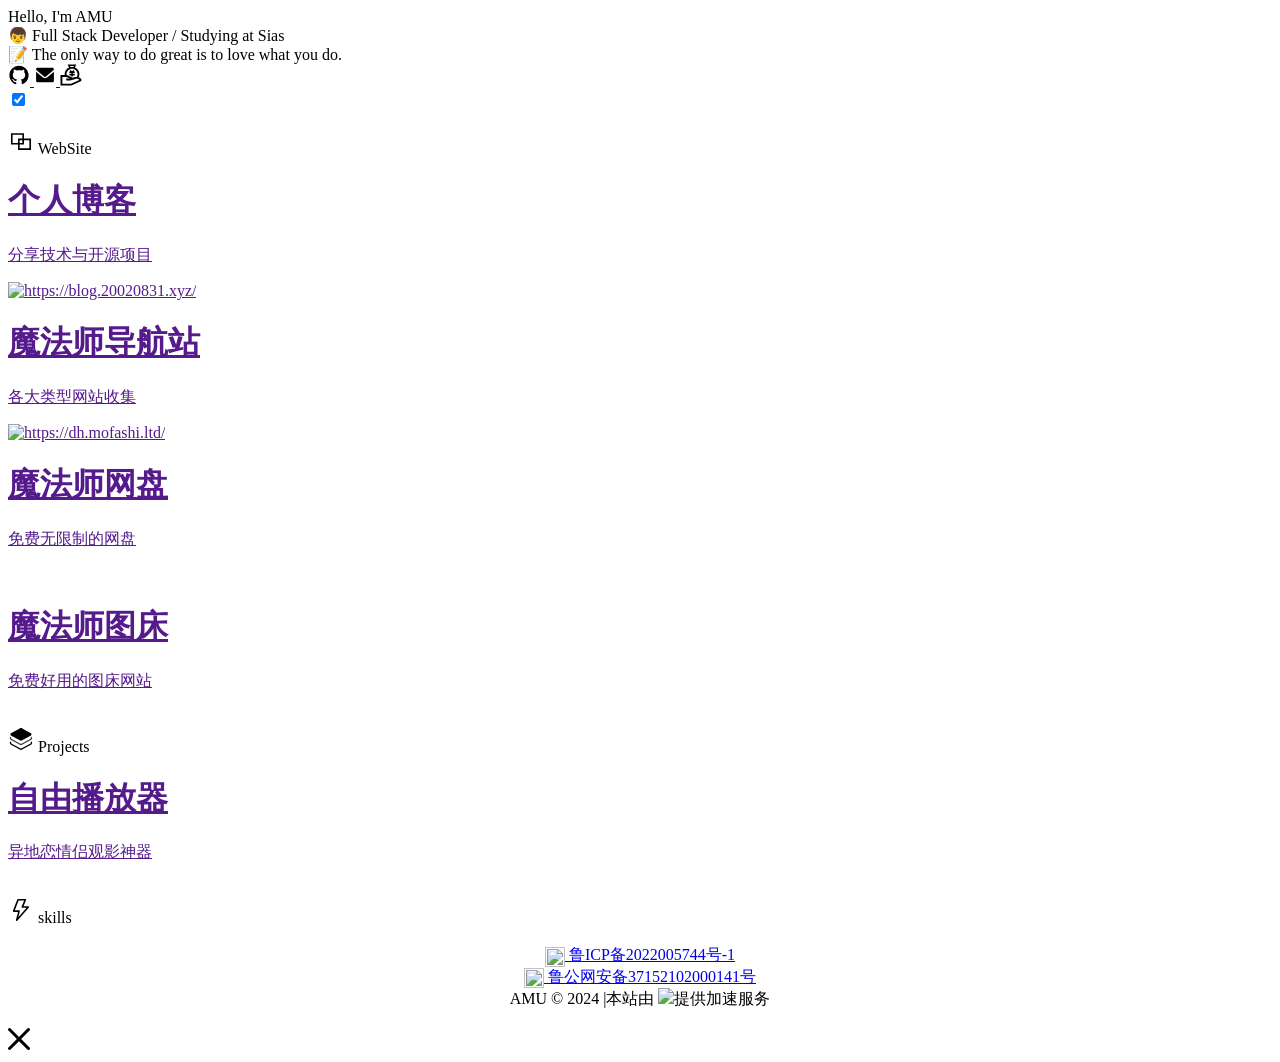
==== index.html @ b05a1d81 "Update index.html" ====
<!DOCTYPE html>
<html>

<head>
    <meta charset="utf-8">
    <meta http-equiv="X-UA-Compatible" content="IE=edge">
    <title>阿木</title>
    <link rel="icon" href="https://free.tc.mofashi.ltd/2/2024/01/28/65b53e9582acf.ico">
    <meta name="description" content="阿木的个人主页">
    <meta name="keywords" content="amu,AMU,阿木">
    <meta name="og:title" contect="阿木">
    <meta name="og:type" contect="website">
    <meta property="og:locale" content="zh_CN">
    <meta name="og:image" contect="https://q1.qlogo.cn/g?b=qq&nk=2443539514&s=5">
    <meta name="og:url" contect="https://20020831.xyz">
    <meta name="og:description" contect="阿木的个人主页">
    <meta name="og:site_name" contect="阿木">
    <meta name="viewport" content="width=device-width, initial-scale=1.0, maximum-scale=1.0, user-scalable=no">
    <link rel="stylesheet" href="https://static.api.mofashi.ltd/css/020831/style.css?v=1.20">
</head>

<div class="main">



    <header> <!-- 头部开始 -->
        <div class="welcome">Hello, I'm <span class="gradientText">AMU</span></div>
        <div class="description">👦 <span class="purpleText"> Full Stack</span> Developer /
            Studying at <span class="purpleText"> Sias</span> </div>
        <div class="description">📝 The only way to do
            <span class="purpleText textBackground">great</span>
            is to
            <span class="purpleText textBackground">love</span> what you do.
        </div>
        <div class="iconContainer"> <!-- 图标容器开始 -->

            <!-- 图标我全部是iconfont找的，可以自行更换 -->
            <!---->
            
            <a class="iconItem" data-tip="Github" target="_blank" href="https://github.com/muziqiu2">
                <svg t="1704870335945" class="icon" viewBox="0 0 1024 1024" version="1.1"
                    xmlns="http://www.w3.org/2000/svg" p-id="2487" width="22px" height="22px">
                    <path
                        d="M511.6 76.3C264.3 76.2 64 276.4 64 523.5 64 718.9 189.3 885 363.8 946c23.5 5.9 19.9-10.8 19.9-22.2v-77.5c-135.7 15.9-141.2-73.9-150.3-88.9C215 726 171.5 718 184.5 703c30.9-15.9 62.4 4 98.9 57.9 26.4 39.1 77.9 32.5 104 26 5.7-23.5 17.9-44.5 34.7-60.8-140.6-25.2-199.2-111-199.2-213 0-49.5 16.3-95 48.3-131.7-20.4-60.5 1.9-112.3 4.9-120 58.1-5.2 118.5 41.6 123.2 45.3 33-8.9 70.7-13.6 112.9-13.6 42.4 0 80.2 4.9 113.5 13.9 11.3-8.6 67.3-48.8 121.3-43.9 2.9 7.7 24.7 58.3 5.5 118 32.4 36.8 48.9 82.7 48.9 132.3 0 102.2-59 188.1-200 212.9 23.5 23.2 38.1 55.4 38.1 91v112.5c0.8 9 0 17.9 15 17.9 177.1-59.7 304.6-227 304.6-424.1 0-247.2-200.4-447.3-447.5-447.3z"
                        fill="#000000" p-id="2488"></path>

                </svg>
               
            </a>
            <!---->
            <a class="iconItem" data-tip="Mail" target="_blank" href="mailto:amu@diaomu.cn">
                <svg t="1704870588438" class="icon" viewBox="0 0 1024 1024" version="1.1"
                    xmlns="http://www.w3.org/2000/svg" p-id="3174" width="22px" height="22px">
                    <path
                        d="M926.47619 355.644952V780.190476a73.142857 73.142857 0 0 1-73.142857 73.142857H170.666667a73.142857 73.142857 0 0 1-73.142857-73.142857V355.644952l304.103619 257.828572a170.666667 170.666667 0 0 0 220.745142 0L926.47619 355.644952zM853.333333 170.666667a74.044952 74.044952 0 0 1 26.087619 4.778666 72.704 72.704 0 0 1 30.622477 22.186667 73.508571 73.508571 0 0 1 10.678857 17.67619c3.169524 7.509333 5.12 15.652571 5.607619 24.210286L926.47619 243.809524v24.380952L559.469714 581.241905a73.142857 73.142857 0 0 1-91.306666 2.901333l-3.632762-2.925714L97.52381 268.190476v-24.380952a72.899048 72.899048 0 0 1 40.155428-65.292191A72.97219 72.97219 0 0 1 170.666667 170.666667h682.666666z"
                        fill="#000000" p-id="3175"></path>
                </svg>
                
            </a>
             <a class="iconItem" data-tip="捐赠" target="_blank" href="https://afd.mofashi.ltd/">
                <svg t="1705247464964" class="icon" viewBox="0 0 1024 1024" version="1.1"
                    xmlns="http://www.w3.org/2000/svg" p-id="4987" width="22px" height="22px">
                    <path
                        d="M995.575172 725.451034c-12.358621-26.835862-38.488276-64.794483-92.689655-94.27862-62.146207-33.721379-136.297931-40.96-208.860689-20.303448l-99.928276 28.424827-279.304828-126.057931H22.775172v489.401379h509.704828l432.375172-195.266207c15.006897-6.708966 26.835862-19.42069 32.662069-34.957241 5.649655-15.36 4.943448-31.955862-1.942069-46.962759z m-482.162758 188.910345H111.051034V601.688276h184.673104l166.664828 75.387586-3.354483 0.882759h-170.372414v88.275862H471.393103l246.819311-70.267586c49.434483-14.124138 101.517241-9.357241 142.653793 12.888275 18.184828 9.886897 30.72 20.833103 39.371034 30.896552l-386.824827 174.609655z"
                        fill="000000" p-id="4988"></path>
                    <path
                        d="M695.437241 163.486897l58.615173-142.30069h-397.24138l66.736552 143.36c-121.82069 53.142069-207.095172 174.433103-207.095172 315.674483 0 28.601379 3.531034 57.202759 10.593103 84.744827l85.627586-21.715862c-5.12-20.48-7.768276-41.666207-7.768275-63.028965 0-141.241379 114.758621-256 256-256s256 114.758621 256 256c0 51.023448-14.830345 100.104828-43.078621 142.300689l73.268965 49.08138c37.958621-56.673103 58.085517-122.88 58.085518-191.382069-0.176552-141.947586-86.686897-264.121379-209.743449-316.733793zM467.508966 91.983448h180.965517l-21.009655 50.846897a348.16 348.16 0 0 0-66.913104-6.708966c-23.834483 0-46.962759 2.471724-69.384827 7.062069l-23.657931-51.2z"
                        fill="000000" p-id="4989"></path>
                    <path
                        d="M683.431724 427.431724v-70.62069h-38.311724l30.190345-30.190344-49.964138-49.964138-62.49931 62.49931h-6.002759L494.344828 276.656552l-49.787587 49.964138 30.013793 30.190344h-38.311724v70.62069h88.275862v35.310345h-88.275862v70.62069h88.275862v52.965517h70.62069v-52.965517h88.275862v-70.62069h-88.275862v-35.310345z"
                        fill="#000000" p-id="4990"></path>
                </svg>
            </a>
            <!--
            <a class="iconItem" data-tip="微信" href="javascript:void(0)" onclick="wx('/static/img/wx.jpg')">
             <svg t="1705322844467" class="icon" viewBox="0 0 1024 1024" version="1.1" xmlns="http://www.w3.org/2000/svg" p-id="2925" width="22px" height="22px"><path d="M816.551274 248.167103C697.80273 131.500986 553.294498 97.66946 394.437467 140.52757 114.716718 215.994356 28.163433 506.98887 169.479973 696.646394c6.853082 9.198499 8.147564 26.164916 5.545296 38.09769-7.601118 34.868135-18.714224 68.958558-28.000728 103.474676-4.965082 18.455327-7.90504 37.21253 8.632611 52.019771 17.777899 15.921621 36.82572 12.654204 56.258305 2.777253 31.879058-16.200984 64.335261-31.314193 95.763041-48.336892 20.469194-11.086499 38.847773-11.658528 61.942771-5.240351 46.063105 12.799514 93.717452 19.872606 117.992321 24.74866 144.317896-2.603291 249.610988-41.736567 333.958024-129.489166C955.8826 594.966597 954.903296 384.090818 816.551274 248.167103zM763.498988 681.878039C658.864906 785.728268 531.49603 810.562886 393.782551 764.371868c-45.408189-15.229866-82.686211-19.207457-122.088616 7.493671-3.576455 2.423189-8.448416 2.934842-26.51284 8.852622 36.271088-62.917982 9.41851-102.273315-21.181415-146.894581-67.886133-98.989525-54.03773-226.624461 26.78197-318.740438 132.026966-150.480246 390.603139-150.382009 522.634198 0.196475C869.144096 424.455131 867.098507 579.054185 763.498988 681.878039z" p-id="2926"></path><path d="M640.32976 377.432165c-26.245757-0.961908-47.457872 18.594497-48.955992 45.13906-1.532913 27.1565 16.636912 48.230468 43.304272 50.227961 26.571169 1.989307 48.850591-16.263405 51.568493-42.247196C689.112814 403.14478 667.75846 378.439098 640.32976 377.432165z" p-id="2927"></path><path d="M385.221572 377.38714c-27.757181 0.205685-48.88743 23.684422-46.821375 52.023864 1.940189 26.610054 23.154349 44.910862 50.212612 43.317575 26.505677-1.560542 46.149063-22.886243 45.152363-49.02046C432.798147 398.345474 410.636405 377.198851 385.221572 377.38714z" p-id="2928"></path></svg>
            </a>
            -->
            <!--
            <a class="iconItem" data-tip="QQ" href="javascript:void(0)" onclick="wx('/static/img/qq.jpg')">
               <svg t="1705257654205" class="icon" viewBox="0 0 1024 1024" version="1.1" xmlns="http://www.w3.org/2000/svg" p-id="4882" width="22px" height="22px"><path d="M824.8 613.2c-16-51.4-34.4-94.6-62.7-165.3C766.5 262.2 689.3 112 511.5 112 331.7 112 256.2 265.2 261 447.9c-28.4 70.8-46.7 113.7-62.7 165.3-34 109.5-23 154.8-14.6 155.8 18 2.2 70.1-82.4 70.1-82.4 0 49 25.2 112.9 79.8 159-26.4 8.1-85.7 29.9-71.6 53.8 11.4 19.3 196.2 12.3 249.5 6.3 53.3 6 238.1 13 249.5-6.3 14.1-23.8-45.3-45.7-71.6-53.8 54.6-46.2 79.8-110.1 79.8-159 0 0 52.1 84.6 70.1 82.4 8.5-1.1 19.5-46.4-14.5-155.8z" fill="#000000" p-id="4883"></path></svg>
            </a>
            <!---->
            <!--
            <a class="iconItem" data-tip="B站" target="_blank" href="https://space.bilibili.com/693474399?spm_id_from=333.1007.0.0">
                <svg t="1704900728948" class="icon" viewBox="0 0 1024 1024" version="1.1"
                    xmlns="http://www.w3.org/2000/svg" p-id="28587" width="22px" height="22px">
                    <path
                        d="M306.005333 117.632L444.330667 256h135.296l138.368-138.325333a42.666667 42.666667 0 0 1 60.373333 60.373333L700.330667 256H789.333333A149.333333 149.333333 0 0 1 938.666667 405.333333v341.333334a149.333333 149.333333 0 0 1-149.333334 149.333333h-554.666666A149.333333 149.333333 0 0 1 85.333333 746.666667v-341.333334A149.333333 149.333333 0 0 1 234.666667 256h88.96L245.632 177.962667a42.666667 42.666667 0 0 1 60.373333-60.373334zM789.333333 341.333333h-554.666666a64 64 0 0 0-63.701334 57.856L170.666667 405.333333v341.333334a64 64 0 0 0 57.856 63.701333L234.666667 810.666667h554.666666a64 64 0 0 0 63.701334-57.856L853.333333 746.666667v-341.333334A64 64 0 0 0 789.333333 341.333333zM341.333333 469.333333a42.666667 42.666667 0 0 1 42.666667 42.666667v85.333333a42.666667 42.666667 0 0 1-85.333333 0v-85.333333a42.666667 42.666667 0 0 1 42.666666-42.666667z m341.333334 0a42.666667 42.666667 0 0 1 42.666666 42.666667v85.333333a42.666667 42.666667 0 0 1-85.333333 0v-85.333333a42.666667 42.666667 0 0 1 42.666667-42.666667z"
                        fill="#000000" p-id="28588"></path>
                </svg>
            </a>
           -->
            <!---->
            <a class="iconItem" data-tip="主题切换" href="javascript:void(0)">
                <div class="onoffswitch">
                    <input type="checkbox" name="onoffswitch" class="onoffswitch-checkbox" id="myonoffswitch" checked>
                    <label class="onoffswitch-label" for="myonoffswitch">
                        <span class="onoffswitch-inner"></span>
                        <span class="onoffswitch-switch"></span>
                    </label>
                </div>
            </a>
            <!---->
        </div> <!-- 图标容器结束 -->

        <div class="tanChiShe">
            <img id="tanChiShe" src="https://static.api.mofashi.ltd/svg/020831/snake-Light.svg" alt="">
        </div>
    </header> <!-- 头部结束 -->



    <content>
        <!-- 内容开始 -->
        <div class="title">
<svg t="1705257422086" class="icon" viewBox="0 0 1024 1024" version="1.1" xmlns="http://www.w3.org/2000/svg" p-id="1891" width="26px" height="26px"><path d="M629.333333 202.666667v213.333333h277.333334v448h-512v-213.333333h-277.333334v-448h512z m213.333334 277.333333h-213.333334v170.666667h-170.666666v149.333333h384v-320z m-277.333334-213.333333h-384v320h213.333334v-170.666667h170.666666v-149.333333z m0 213.333333h-106.666666v106.666667h106.666666v-106.666667z" fill="#000000" p-id="1892"></path></svg>
            WebSite</div>
        <div class="projectList">
            <!-- 项目列表开始 -->
            <!---->
            <a class="projectItem" target="_blank" href="">
                <!-- 项目项开始 -->
                <div class="projectItemLeft">
                    <h1>个人博客</h1>
                    <p>分享技术与开源项目</p>
                </div>
                <div class="projectItemRight">
                    <img src="https://free.tc.mofashi.ltd/2/2024/02/28/65df3b6716928.png" alt="https://blog.20020831.xyz/">
                </div>
                <!-- 项目项结束 -->
            </a>
            <!---->
            <a class="projectItem" target="_blank" href="">
                <!-- 项目项开始 -->
                <div class="projectItemLeft">
                    <h1>魔法师导航站</h1>
                    <p>各大类型网站收集</p>
                </div>
                <div class="projectItemRight">
                    <img src="https://ypy.tc.mofashi.ltd/2023/09/13/6501d08bd5388.png" alt="https://dh.mofashi.ltd/">
                </div>
                <!-- 项目项结束 -->
            </a>
            <!---->
            <a class="projectItem" target="_blank" href="">
                <!-- 项目项开始 -->
                <div class="projectItemLeft">
                    <h1>魔法师网盘</h1>
                    <p>免费无限制的网盘</p>
                </div>
                <div class="projectItemRight">
                    <img src="https://free.tc.mofashi.ltd/2/2024/01/15/65a553f462779.png" alt="">
                </div>
                <!-- 项目项结束 -->
            </a>
            <!---->
             <!---->
            <a class="projectItem" target="_blank" href="">
                <!-- 项目项开始 -->
                <div class="projectItemLeft">
                    <h1>魔法师图床</h1>
                    <p>免费好用的图床网站</p>
                </div>
                <div class="projectItemRight">
                    <img src="https://free.tc.mofashi.ltd/2/2023/10/30/653f1833a1844.ico" alt="">
                </div>
                <!-- 项目项结束 -->
            </a>
            <!---->
        </div>
        <!-- 项目列表结束 -->
        
        <div class="title">
            <svg t="1705257523159" class="icon" viewBox="0 0 1024 1024" version="1.1" xmlns="http://www.w3.org/2000/svg" p-id="2935" width="26px" height="26px"><path d="M98.3 540.2l2.3 2.1 345.3 189.1c17.6 14.7 40.5 22.8 64.6 22.8 24.1 0 47-8.1 64.6-22.8l344.8-188.8 0.5-0.3 2.3-2.1c34.8-31.3 39-82 9.8-118-1.7-2.1-4.9-2.5-7-0.7l-33.7 27.4c-2.1 1.7-2.5 4.9-0.7 7 10.6 13 9.7 30.5-2.1 42.7L544.7 687.1l-0.5 0.3-2.3 2.1c-17 15.3-45.8 15.3-62.8 0l-2.3-2.1-344.7-188.8c-11.8-12.2-12.7-29.7-2.1-42.7 1.7-2.1 1.4-5.3-0.7-7l-33.7-27.4c-2.1-1.7-5.3-1.4-7 0.7-29.4 35.9-25.1 86.7 9.7 118z" fill="#424242" p-id="2936"></path><path d="M925.5 608.3l-33.7 27.4c-2.1 1.7-2.5 4.9-0.7 7 10.6 13 9.7 30.5-2.1 42.7L544.7 873.9l-0.5 0.3-2.3 2.1c-17 15.3-45.8 15.3-62.8 0l-2.3-2.1-344.7-188.8c-11.8-12.2-12.7-29.7-2.1-42.7 1.7-2.1 1.4-5.3-0.7-7l-33.7-27.4c-2.1-1.7-5.3-1.4-7 0.7-29.2 35.9-25 86.7 9.8 118l2.3 2.1L446 918.2c17.6 14.7 40.5 22.8 64.6 22.8 24.1 0 47-8.1 64.6-22.8L920 729.4l0.5-0.3 2.3-2.1c34.8-31.3 39-82 9.8-118-1.8-2.1-4.9-2.5-7.1-0.7zM116.1 372.6l54.5 29.8 290.6 159.1c27.2 24.5 71.4 24.5 98.6 0l290.6-159.1 54.5-29.8c2.6-2.3 4.9-4.8 7-7.4 19.9-24.5 17.7-59.1-7-81.3L559.8 99.3c-27.2-24.5-71.4-24.5-98.6 0L116.1 283.9c-24.6 22.2-26.9 56.7-7 81.3 2.2 2.6 4.4 5.1 7 7.4z" fill="#000000" p-id="2937"></path></svg>
             Projects</div>
        <div class="projectList">
            <!-- 项目列表开始 -->
            <!---->
            <a class="projectItem" target="_blank" href="">
                
                <div class="projectItemLeft">
                    <h1>自由播放器</h1>
                    <p>异地恋情侣观影神器</p>
                </div>
                <div class="projectItemRight">
                    <img src="https://free.tc.mofashi.ltd/2/2024/01/15/65a551260cf71.png" alt="">
                </div>
                
            </a>
        
            <!--
            <a class="projectItem" target="_blank" href="">
                
                <div class="projectItemLeft">
                    <h1>Homepage</h1>
                    <p>Design based on XHOFE using Native for development</p>
                </div>
                <div class="projectItemRight">
                    <img src="/static/item/i6.png" alt="">
                </div>
            
            </a>
        -->
            <!--
            <a class="projectItem" target="_blank" href="">
                
                <div class="projectItemLeft">
                    <h1>Yang</h1>
                    <p>A multifunctional plugin designed based on Typecho</p>
                </div>
                <div class="projectItemRight">
                    <img src="/static/item/i7.png" alt="">
                </div>
                
            </a>
        -->
        </div>
        <!-- 项目列表结束 -->
        <div class="title">
            <svg t="1705257823317" class="icon" viewBox="0 0 1024 1024" version="1.1" xmlns="http://www.w3.org/2000/svg" p-id="7833" width="26px" height="26px"><path d="M395.765333 586.570667h-171.733333c-22.421333 0-37.888-22.442667-29.909333-43.381334L364.768 95.274667A32 32 0 0 1 394.666667 74.666667h287.957333c22.72 0 38.208 23.018667 29.632 44.064l-99.36 243.882666h187.050667c27.509333 0 42.186667 32.426667 24.042666 53.098667l-458.602666 522.56c-22.293333 25.408-63.626667 3.392-54.976-29.28l85.354666-322.421333zM416.714667 138.666667L270.453333 522.581333h166.869334a32 32 0 0 1 30.933333 40.181334l-61.130667 230.954666 322.176-367.114666H565.312c-22.72 0-38.208-23.018667-29.632-44.064l99.36-243.882667H416.714667z" fill="#000000" p-id="7834"></path></svg>
        skills</div>
        <div class="skill">
            <!-- 技能开始 -->
            <!-- 前往https://skillicons.dev/
            生成，一个pc端，一个移动端，区别是一行的个数 -->
            <img id="skillPc" src="https://static.api.mofashi.ltd/svg/020831/skillPc.svg" alt="" srcset="">
            <img id="skillWap" src="https://static.api.mofashi.ltd/svg/020831/skillWap.svg" alt="" srcset="">
        </div>
        <!-- 技能结束 -->
    </content> <!-- 内容结束 -->

     <footer>
<div style="text-align: center;">
    <a href="https://beian.miit.gov.cn/" rel="nofollow">
        <img src="https://free.tc.mofashi.ltd/2/2024/03/29/6606aa3c1c577.webp" alt="" style="vertical-align: middle; width: 20px; height: 20px;"> 鲁ICP备2022005744号-1
    </a>
    <br>
    <a href="http://www.beian.gov.cn/portal/registerSystemInfo?recordcode=鲁公网安备37152102000141号" rel="nofollow">
        <img src="https://free.tc.mofashi.ltd/2/2024/03/29/6606a53662cef.webp" alt="" style="vertical-align: middle; width: 20px; height: 20px;"> 鲁公网安备37152102000141号
    </a>
    <br>
AMU © 2024 |本站由 <a href="https://www.cloudflare.com/"><img src="https://free.tc.mofashi.ltd/2/2024/01/16/65a55cbfecca5.png" style="width: 30px;"></a>提供加速服务
</div>
    </footer>
</div> <!-- main结束 -->
<!--弹窗-->

<div class="tc">
    <div class="tc-main">
        <img class="tc-img" src="" alt="" srcset="">
    </div>
    <div onclick="wx()" class="tc-close"><svg t="1700047644371" class="icon" viewBox="0 0 1024 1024" version="1.1"
            xmlns="http://www.w3.org/2000/svg" p-id="950" width="22px" height="22px">
            <path
                d="M610.616405 512.423878l391.647127 391.939565a68.722849 68.722849 0 0 1 0 98.332161 72.012772 72.012772 0 0 1-100.306115 0l-390.404267-391.354689-392.012675 391.28158a69.74638 69.74638 0 0 1-98.551489-98.551489l391.793346-391.720237L20.988986 119.533891A69.74638 69.74638 0 0 1 119.540475 20.982402l392.158893 392.451331L901.957417 23.248793a72.012772 72.012772 0 0 1 100.306115 0 68.722849 68.722849 0 0 1 0 98.332161L610.616405 512.423878z"
                p-id="951"></path>
        </svg></div>
</div>



</body>

<script src="https://static.api.mofashi.ltd/js/020831/script.js?v=1.19"> </script>


</html>
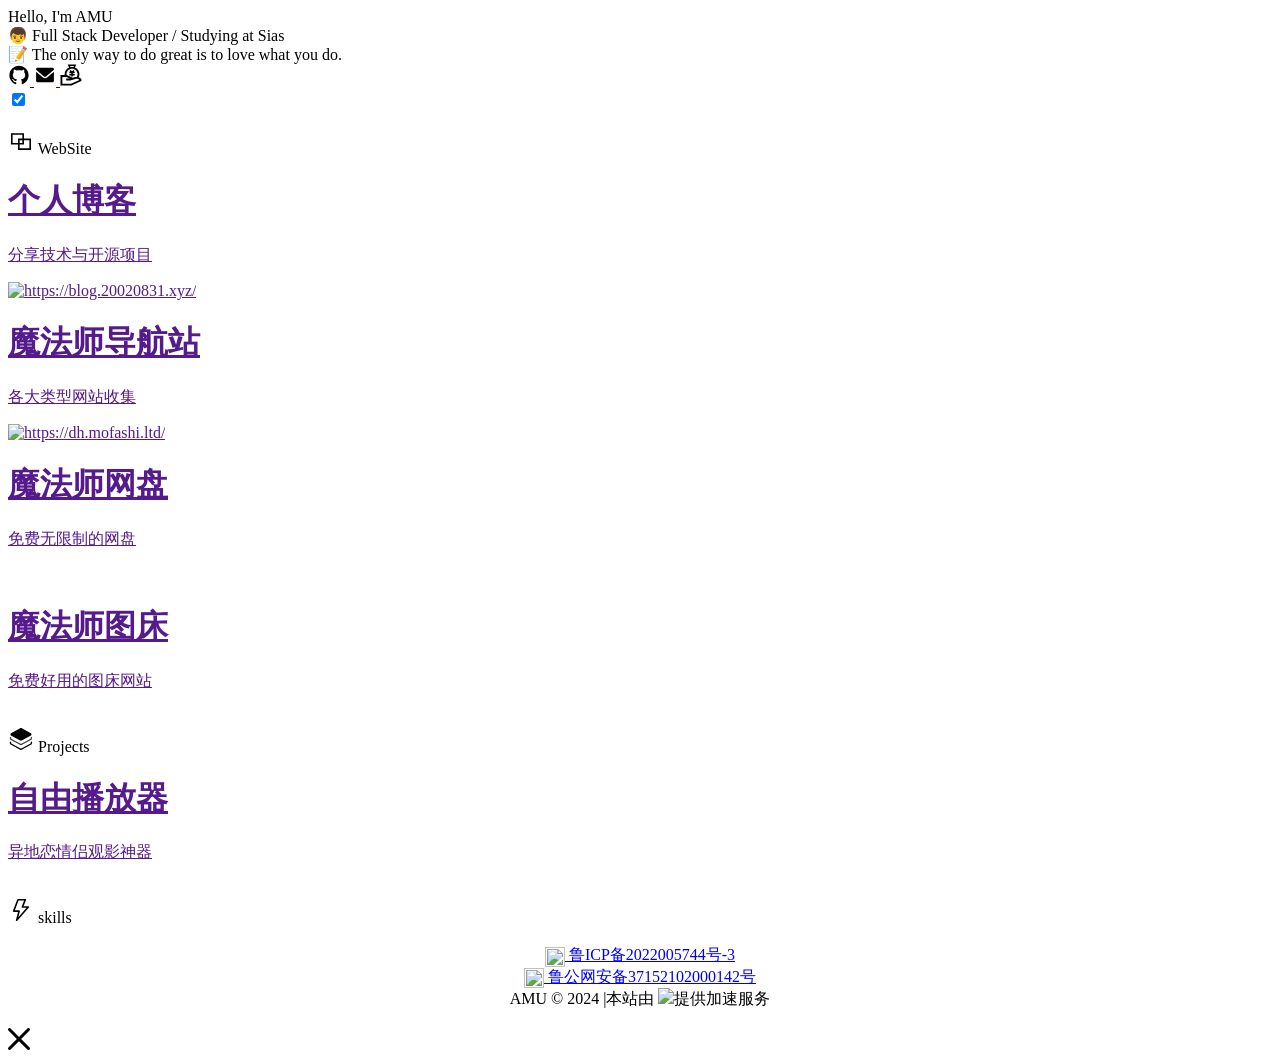
==== commit 667a1ad1: "Update index.html" ====
--- a/index.html
+++ b/index.html
@@ -234,11 +234,11 @@
      <footer>
 <div style="text-align: center;">
     <a href="https://beian.miit.gov.cn/" rel="nofollow">
-        <img src="https://free.tc.mofashi.ltd/2/2024/03/29/6606aa3c1c577.webp" alt="" style="vertical-align: middle; width: 20px; height: 20px;"> 鲁ICP备2022005744号-1
+        <img src="https://free.tc.mofashi.ltd/2/2024/03/29/6606aa3c1c577.webp" alt="" style="vertical-align: middle; width: 20px; height: 20px;"> 鲁ICP备2022005744号-3
     </a>
     <br>
-    <a href="http://www.beian.gov.cn/portal/registerSystemInfo?recordcode=鲁公网安备37152102000141号" rel="nofollow">
-        <img src="https://free.tc.mofashi.ltd/2/2024/03/29/6606a53662cef.webp" alt="" style="vertical-align: middle; width: 20px; height: 20px;"> 鲁公网安备37152102000141号
+    <a href="http://www.beian.gov.cn/portal/registerSystemInfo?recordcode=鲁公网安备37152102000142号" rel="nofollow">
+        <img src="https://free.tc.mofashi.ltd/2/2024/03/29/6606a53662cef.webp" alt="" style="vertical-align: middle; width: 20px; height: 20px;"> 鲁公网安备37152102000142号
     </a>
     <br>
 AMU © 2024 |本站由 <a href="https://www.cloudflare.com/"><img src="https://free.tc.mofashi.ltd/2/2024/01/16/65a55cbfecca5.png" style="width: 30px;"></a>提供加速服务
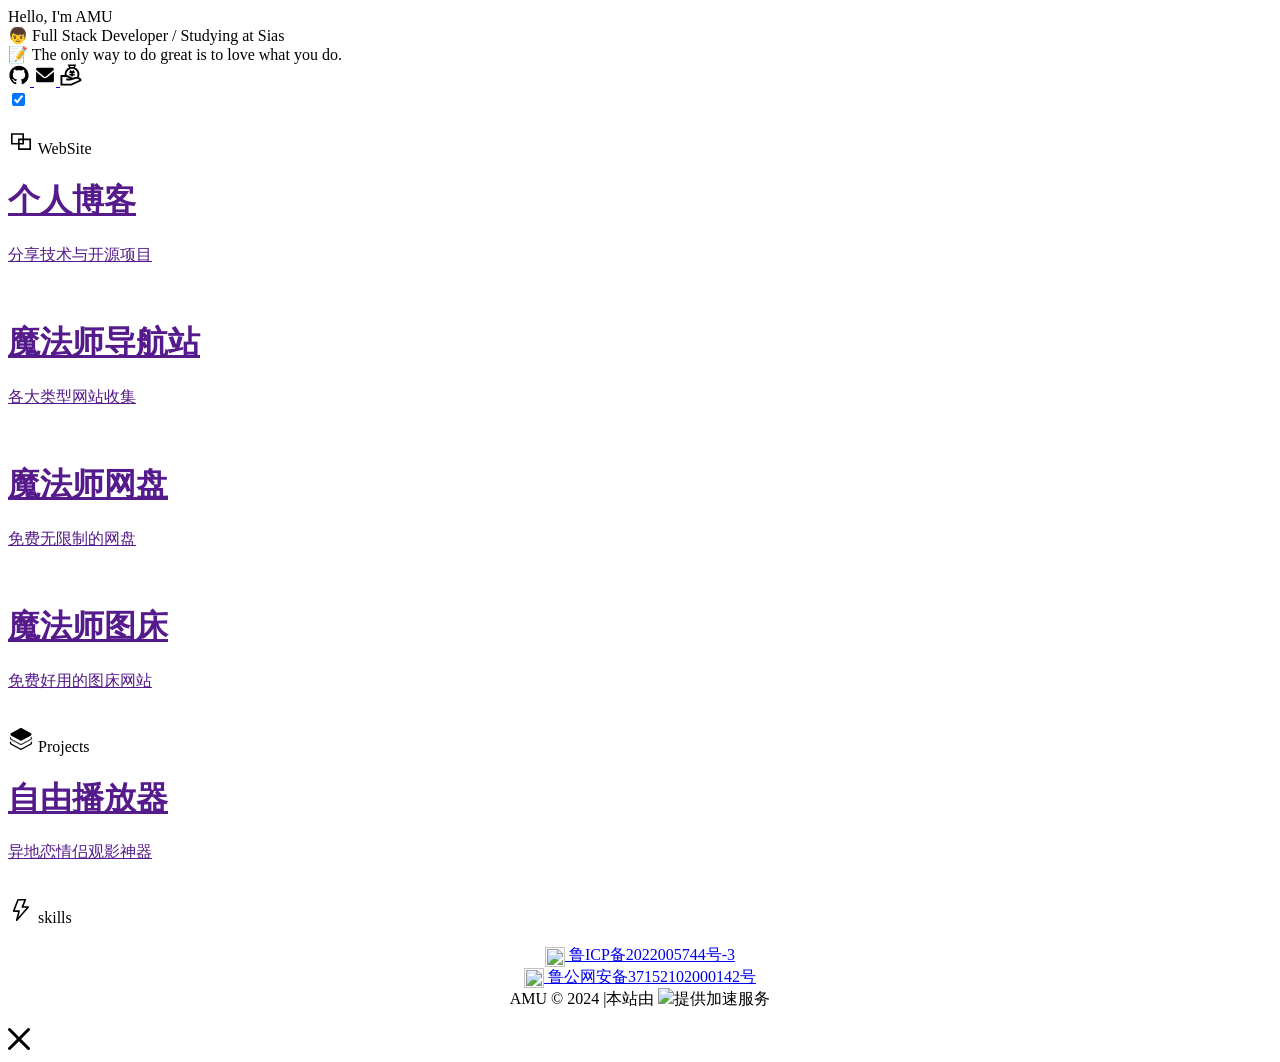
==== commit 2b8b797f: "Update index.html" ====
--- a/index.html
+++ b/index.html
@@ -5,10 +5,10 @@
 <head>
     <meta charset="utf-8">
     <meta http-equiv="X-UA-Compatible" content="IE=edge">
-    <title>阿木</title>
+    <title>阿木个人主页</title>
     <link rel="icon" href="https://free.tc.mofashi.ltd/2/2024/01/28/65b53e9582acf.ico">
-    <meta name="description" content="阿木的个人主页">
-    <meta name="keywords" content="amu,AMU,阿木">
+    <meta name="description" content="阿木个人主页">
+    <meta name="keywords" content="amu,阿木个人主页,阿木">
     <meta name="og:title" contect="阿木">
     <meta name="og:type" contect="website">
     <meta property="og:locale" content="zh_CN">
@@ -127,7 +127,7 @@
                     <p>分享技术与开源项目</p>
                 </div>
                 <div class="projectItemRight">
-                    <img src="https://free.tc.mofashi.ltd/2/2024/02/28/65df3b6716928.png" alt="https://blog.20020831.xyz/">
+                    <img src="https://vip-img.mofashi.ltd/2/2024/02/28/65df3b6716928.png" alt="">
                 </div>
                 <!-- 项目项结束 -->
             </a>
@@ -139,7 +139,7 @@
                     <p>各大类型网站收集</p>
                 </div>
                 <div class="projectItemRight">
-                    <img src="https://ypy.tc.mofashi.ltd/2023/09/13/6501d08bd5388.png" alt="https://dh.mofashi.ltd/">
+                    <img src="https://vip-img.mofashi.ltd/2/2023/10/30/653f194411ff2.png" alt="">
                 </div>
                 <!-- 项目项结束 -->
             </a>
@@ -151,7 +151,7 @@
                     <p>免费无限制的网盘</p>
                 </div>
                 <div class="projectItemRight">
-                    <img src="https://free.tc.mofashi.ltd/2/2024/01/15/65a553f462779.png" alt="">
+                    <img src="https://vip-img.mofashi.ltd/2/2024/01/15/65a553f462779.png" alt="">
                 </div>
                 <!-- 项目项结束 -->
             </a>
@@ -164,7 +164,7 @@
                     <p>免费好用的图床网站</p>
                 </div>
                 <div class="projectItemRight">
-                    <img src="https://free.tc.mofashi.ltd/2/2023/10/30/653f1833a1844.ico" alt="">
+                    <img src="https://vip-img.mofashi.ltd/2/2023/10/30/653f1833a1844.ico" alt="">
                 </div>
                 <!-- 项目项结束 -->
             </a>
@@ -185,7 +185,7 @@
                     <p>异地恋情侣观影神器</p>
                 </div>
                 <div class="projectItemRight">
-                    <img src="https://free.tc.mofashi.ltd/2/2024/01/15/65a551260cf71.png" alt="">
+                    <img src="https://vip-img.mofashi.ltd/2/2024/01/15/65a551260cf71.png" alt="">
                 </div>
                 
             </a>
@@ -234,14 +234,14 @@
      <footer>
 <div style="text-align: center;">
     <a href="https://beian.miit.gov.cn/" rel="nofollow">
-        <img src="https://free.tc.mofashi.ltd/2/2024/03/29/6606aa3c1c577.webp" alt="" style="vertical-align: middle; width: 20px; height: 20px;"> 鲁ICP备2022005744号-3
+        <img src="https://vip-img.mofashi.ltd/2/2024/03/29/6606aa3c1c577.webp" alt="" style="vertical-align: middle; width: 20px; height: 20px;"> 鲁ICP备2022005744号-3
     </a>
     <br>
     <a href="http://www.beian.gov.cn/portal/registerSystemInfo?recordcode=鲁公网安备37152102000142号" rel="nofollow">
-        <img src="https://free.tc.mofashi.ltd/2/2024/03/29/6606a53662cef.webp" alt="" style="vertical-align: middle; width: 20px; height: 20px;"> 鲁公网安备37152102000142号
+        <img src="https://vip-img.mofashi.ltd/2/2024/03/29/6606a53662cef.webp" alt="" style="vertical-align: middle; width: 20px; height: 20px;"> 鲁公网安备37152102000142号
     </a>
     <br>
-AMU © 2024 |本站由 <a href="https://www.cloudflare.com/"><img src="https://free.tc.mofashi.ltd/2/2024/01/16/65a55cbfecca5.png" style="width: 30px;"></a>提供加速服务
+AMU © 2024 |本站由 <a href="https://www.cloudflare.com/"><img src="https://vip-img.mofashi.ltd/2/2024/01/16/65a55cbfecca5.png" style="width: 30px;"></a>提供加速服务
 </div>
     </footer>
 </div> <!-- main结束 -->
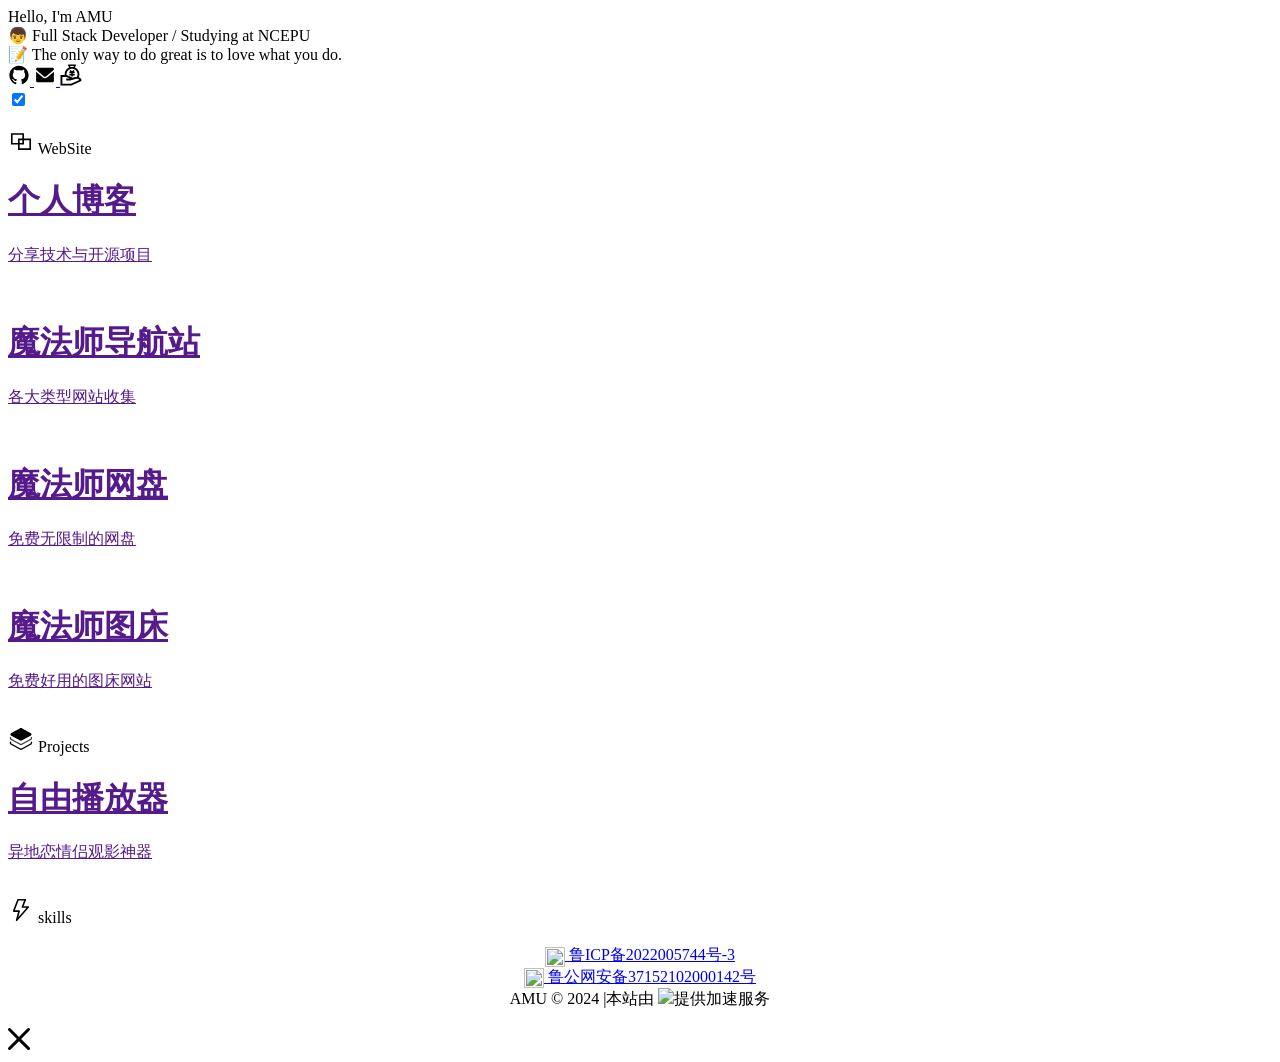
==== commit 11a9cd0f: "chore: 建 redesign 分支，加 .gitignore；修正学校名 Sias -> NCEPU" ====
--- a/index.html
+++ b/index.html
@@ -27,7 +27,7 @@
     <header> <!-- 头部开始 -->
         <div class="welcome">Hello, I'm <span class="gradientText">AMU</span></div>
         <div class="description">👦 <span class="purpleText"> Full Stack</span> Developer /
-            Studying at <span class="purpleText"> Sias</span> </div>
+            Studying at <span class="purpleText">NCEPU</span> </div>
         <div class="description">📝 The only way to do
             <span class="purpleText textBackground">great</span>
             is to
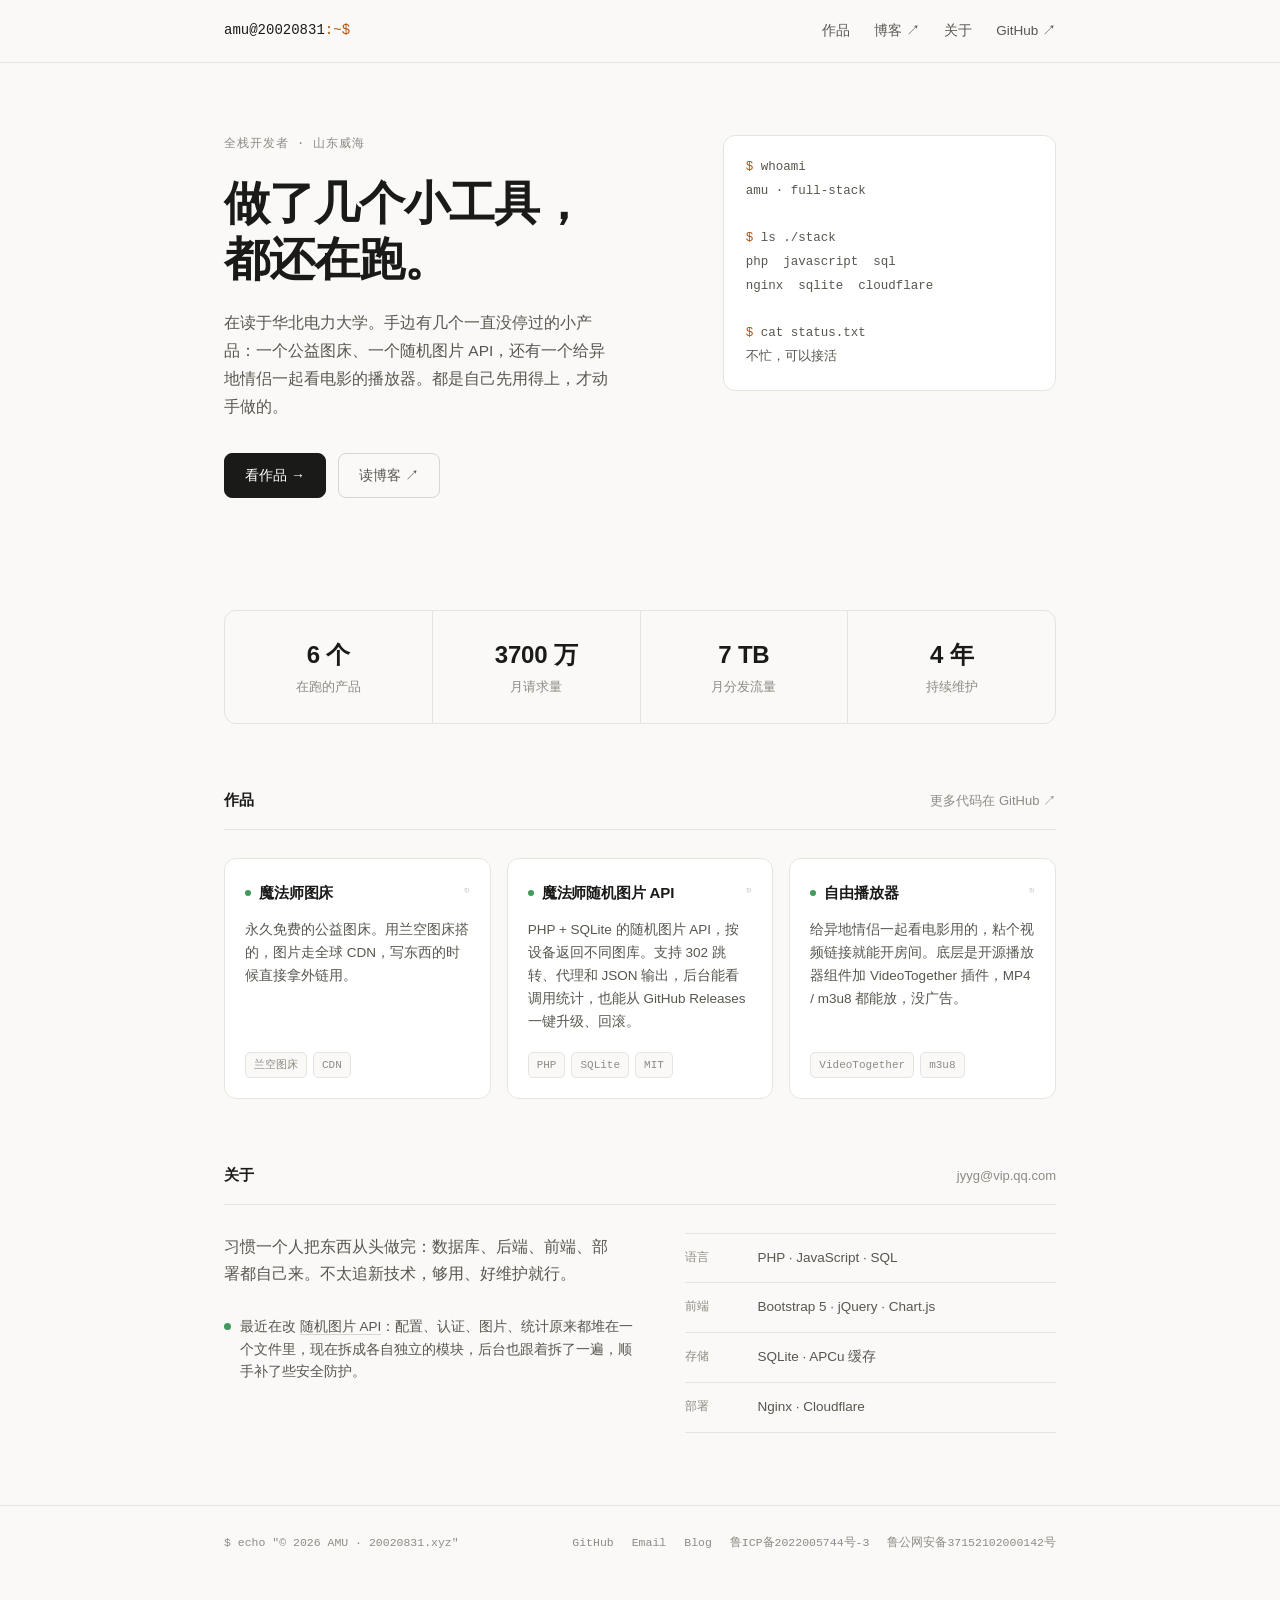
==== commit c9532831: "feat: 用新骨架替换首页，资源全部本地化 - index.html 改为样版 A（作品档案式 + 终端签名），9361 bytes，零外部依赖 - CSS 抽出为 assets/style.css" ====
--- a/index.html
+++ b/index.html
@@ -1,269 +1,182 @@
+<!DOCTYPE html>
+<html lang="zh-CN">
+<head>
+<meta charset="utf-8">
+<meta name="viewport" content="width=device-width, initial-scale=1">
+<title>阿木 AMU · 全栈开发者</title>
+<meta name="description" content="阿木（AMU），全栈开发者。图床、随机图片 API、同步播放器的作者，东西都还在线上跑着。">
+<link rel="canonical" href="https://20020831.xyz/">
+<meta name="theme-color" content="#FAF9F7">
+<meta name="color-scheme" content="light">
+<meta name="author" content="阿木 AMU">
+<meta name="format-detection" content="telephone=no,email=no,address=no">
 
-<!DOCTYPE html>
-<html>
+<link rel="icon" href="favicon.ico" sizes="32x32">
+<link rel="icon" href="assets/favicon.svg" type="image/svg+xml">
+<link rel="apple-touch-icon" href="assets/apple-touch-icon.png">
+<link rel="stylesheet" href="assets/style.css">
 
-<head>
-    <meta charset="utf-8">
-    <meta http-equiv="X-UA-Compatible" content="IE=edge">
-    <title>阿木个人主页</title>
-    <link rel="icon" href="https://free.tc.mofashi.ltd/2/2024/01/28/65b53e9582acf.ico">
-    <meta name="description" content="阿木个人主页">
-    <meta name="keywords" content="amu,阿木个人主页,阿木">
-    <meta name="og:title" contect="阿木">
-    <meta name="og:type" contect="website">
-    <meta property="og:locale" content="zh_CN">
-    <meta name="og:image" contect="https://q1.qlogo.cn/g?b=qq&nk=2443539514&s=5">
-    <meta name="og:url" contect="https://20020831.xyz">
-    <meta name="og:description" contect="阿木的个人主页">
-    <meta name="og:site_name" contect="阿木">
-    <meta name="viewport" content="width=device-width, initial-scale=1.0, maximum-scale=1.0, user-scalable=no">
-    <link rel="stylesheet" href="https://static.api.mofashi.ltd/css/020831/style.css?v=1.20">
+<meta property="og:type" content="website">
+<meta property="og:site_name" content="阿木 AMU">
+<meta property="og:locale" content="zh_CN">
+<meta property="og:url" content="https://20020831.xyz/">
+<meta property="og:title" content="阿木 AMU · 全栈开发者">
+<meta property="og:description" content="图床、随机图片 API、同步播放器。做了几个小工具，都还在跑。">
+<meta property="og:image" content="https://20020831.xyz/assets/og.png">
+<meta property="og:image:width" content="1200">
+<meta property="og:image:height" content="630">
+<meta property="og:image:alt" content="阿木 AMU，全栈开发者">
+
+<meta name="twitter:card" content="summary_large_image">
+<meta name="twitter:title" content="阿木 AMU · 全栈开发者">
+<meta name="twitter:description" content="图床、随机图片 API、同步播放器。做了几个小工具，都还在跑。">
+<meta name="twitter:image" content="https://20020831.xyz/assets/og.png">
+
+<script type="application/ld+json">
+{"@context":"https://schema.org","@type":"Person","name":"阿木","alternateName":"AMU","url":"https://20020831.xyz/","jobTitle":"全栈开发者","email":"mailto:jyyg@vip.qq.com","sameAs":["https://github.com/muziqiu2","https://blog.20020831.xyz/"],"knowsAbout":["PHP","JavaScript","SQL","Nginx","Cloudflare"]}
+</script>
 </head>
+<body>
+<a class="skip" href="#main">跳到主要内容</a>
 
-<div class="main">
+<header class="nav">
+  <div class="wrap nav-in">
+    <a class="brand" href="/">amu@20020831<em>:~$</em></a>
+    <nav>
+      <a href="#work">作品</a>
+      <a href="https://blog.20020831.xyz/" target="_blank" rel="noopener">博客 ↗</a>
+      <a href="#about">关于</a>
+      <a href="https://github.com/muziqiu2" target="_blank" rel="noopener">GitHub ↗</a>
+    </nav>
+  </div>
+</header>
 
+<main class="wrap" id="main">
 
+  <section class="hero">
+    <div>
+      <p class="eyebrow">全栈开发者 · 山东威海</p>
+      <h1>做了几个小工具，<br>都还在跑。</h1>
+      <p class="lede">在读于华北电力大学。手边有几个一直没停过的小产品：一个公益图床、一个随机图片 API，还有一个给异地情侣一起看电影的播放器。都是自己先用得上，才动手做的。</p>
+      <div class="cta">
+        <a class="btn btn-primary" href="#work">看作品 →</a>
+        <a class="btn" href="https://blog.20020831.xyz/" target="_blank" rel="noopener">读博客 ↗</a>
+      </div>
+    </div>
+    <pre class="term"><em>$</em> whoami
+amu · full-stack
 
-    <header> <!-- 头部开始 -->
-        <div class="welcome">Hello, I'm <span class="gradientText">AMU</span></div>
-        <div class="description">👦 <span class="purpleText"> Full Stack</span> Developer /
-            Studying at <span class="purpleText">NCEPU</span> </div>
-        <div class="description">📝 The only way to do
-            <span class="purpleText textBackground">great</span>
-            is to
-            <span class="purpleText textBackground">love</span> what you do.
+<em>$</em> ls ./stack
+php  javascript  sql
+nginx  sqlite  cloudflare
+
+<em>$</em> cat status.txt
+不忙，可以接活</pre>
+  </section>
+
+  <div class="metrics">
+    <div><b>6 个</b><span>在跑的产品</span></div>
+    <div><b>3700 万</b><span>月请求量</span></div>
+    <div><b>7 TB</b><span>月分发流量</span></div>
+    <div><b>4 年</b><span>持续维护</span></div>
+  </div>
+
+  <section class="sec" id="work">
+    <div class="sec-head">
+      <h2>作品</h2>
+      <a class="more" href="https://github.com/muziqiu2" target="_blank" rel="noopener">更多代码在 GitHub ↗</a>
+    </div>
+    <div class="cards">
+      <article class="card">
+        <div class="card-in">
+          <div class="face front">
+            <span class="flip-hint" aria-hidden="true">↻</span>
+            <div class="card-top"><span class="dot"></span><h3>魔法师图床</h3></div>
+            <p>永久免费的公益图床。用兰空图床搭的，图片走全球 CDN，写东西的时候直接拿外链用。</p>
+            <div class="tags"><span>兰空图床</span><span>CDN</span></div>
+            <div class="card-links"><a href="https://tc.mofashi.ltd/" target="_blank" rel="noopener">打开 tc.mofashi.ltd ↗</a></div>
+          </div>
+          <div class="face back">
+            <div>
+              <div class="card-top"><span class="dot"></span><h3>魔法师图床</h3></div>
+              <p class="bk-sub">永久免费公益图床 · 兰空图床 + 全球 CDN</p>
+            </div>
+            <div class="bk-links"><a href="https://tc.mofashi.ltd/" target="_blank" rel="noopener">打开 tc.mofashi.ltd<span>↗</span></a></div>
+          </div>
         </div>
-        <div class="iconContainer"> <!-- 图标容器开始 -->
+      </article>
+      <article class="card">
+        <div class="card-in">
+          <div class="face front">
+            <span class="flip-hint" aria-hidden="true">↻</span>
+            <div class="card-top"><span class="dot"></span><h3>魔法师随机图片 API</h3></div>
+            <p>PHP + SQLite 的随机图片 API，按设备返回不同图库。支持 302 跳转、代理和 JSON 输出，后台能看调用统计，也能从 GitHub Releases 一键升级、回滚。</p>
+            <div class="tags"><span>PHP</span><span>SQLite</span><span>MIT</span></div>
+            <div class="card-links"><a href="https://sjtp.api.mofashi.ltd/" target="_blank" rel="noopener">打开 sjtp.api.mofashi.ltd ↗</a><a href="https://github.com/muziqiu2/img-api" target="_blank" rel="noopener">源码 github.com/muziqiu2/img-api ↗</a></div>
+          </div>
+          <div class="face back">
+            <div>
+              <div class="card-top"><span class="dot"></span><h3>魔法师随机图片 API</h3></div>
+              <p class="bk-sub">开源 · MIT · 当前 v3.2.3.5</p>
+            </div>
+            <div class="bk-links"><a href="https://sjtp.api.mofashi.ltd/" target="_blank" rel="noopener">打开 sjtp.api.mofashi.ltd<span>↗</span></a><a href="https://github.com/muziqiu2/img-api" target="_blank" rel="noopener">源码 muziqiu2/img-api<span>↗</span></a></div>
+          </div>
+        </div>
+      </article>
+      <article class="card">
+        <div class="card-in">
+          <div class="face front">
+            <span class="flip-hint" aria-hidden="true">↻</span>
+            <div class="card-top"><span class="dot"></span><h3>自由播放器</h3></div>
+            <p>给异地情侣一起看电影用的，粘个视频链接就能开房间。底层是开源播放器组件加 VideoTogether 插件，MP4 / m3u8 都能放，没广告。</p>
+            <div class="tags"><span>VideoTogether</span><span>m3u8</span></div>
+            <div class="card-links"><a href="https://zybfq.mofashi.ltd/" target="_blank" rel="noopener">打开 zybfq.mofashi.ltd ↗</a></div>
+          </div>
+          <div class="face back">
+            <div>
+              <div class="card-top"><span class="dot"></span><h3>自由播放器</h3></div>
+              <p class="bk-sub">异地同步观影 · 免费无广告</p>
+            </div>
+            <div class="bk-links"><a href="https://zybfq.mofashi.ltd/" target="_blank" rel="noopener">打开 zybfq.mofashi.ltd<span>↗</span></a></div>
+          </div>
+        </div>
+      </article>
+    </div>
+  </section>
 
-            <!-- 图标我全部是iconfont找的，可以自行更换 -->
-            <!---->
-            
-            <a class="iconItem" data-tip="Github" target="_blank" href="https://github.com/muziqiu2">
-                <svg t="1704870335945" class="icon" viewBox="0 0 1024 1024" version="1.1"
-                    xmlns="http://www.w3.org/2000/svg" p-id="2487" width="22px" height="22px">
-                    <path
-                        d="M511.6 76.3C264.3 76.2 64 276.4 64 523.5 64 718.9 189.3 885 363.8 946c23.5 5.9 19.9-10.8 19.9-22.2v-77.5c-135.7 15.9-141.2-73.9-150.3-88.9C215 726 171.5 718 184.5 703c30.9-15.9 62.4 4 98.9 57.9 26.4 39.1 77.9 32.5 104 26 5.7-23.5 17.9-44.5 34.7-60.8-140.6-25.2-199.2-111-199.2-213 0-49.5 16.3-95 48.3-131.7-20.4-60.5 1.9-112.3 4.9-120 58.1-5.2 118.5 41.6 123.2 45.3 33-8.9 70.7-13.6 112.9-13.6 42.4 0 80.2 4.9 113.5 13.9 11.3-8.6 67.3-48.8 121.3-43.9 2.9 7.7 24.7 58.3 5.5 118 32.4 36.8 48.9 82.7 48.9 132.3 0 102.2-59 188.1-200 212.9 23.5 23.2 38.1 55.4 38.1 91v112.5c0.8 9 0 17.9 15 17.9 177.1-59.7 304.6-227 304.6-424.1 0-247.2-200.4-447.3-447.5-447.3z"
-                        fill="#000000" p-id="2488"></path>
+  <section class="sec" id="about">
+    <div class="sec-head">
+      <h2>关于</h2>
+      <a class="more" href="mailto:jyyg@vip.qq.com">jyyg@vip.qq.com</a>
+    </div>
+    <div class="about-grid">
+      <div>
+        <p class="lede">习惯一个人把东西从头做完：数据库、后端、前端、部署都自己来。不太追新技术，够用、好维护就行。</p>
+        <p class="now"><span class="pulse"></span><span>最近在改 <a href="https://github.com/muziqiu2/img-api" target="_blank" rel="noopener">随机图片 API</a>：配置、认证、图片、统计原来都堆在一个文件里，现在拆成各自独立的模块，后台也跟着拆了一遍，顺手补了些安全防护。</span></p>
+      </div>
+      <dl class="stack" data-todo="按需补充你真实的技术栈">
+        <div><dt>语言</dt><dd>PHP · JavaScript · SQL</dd></div>
+        <div><dt>前端</dt><dd>Bootstrap 5 · jQuery · Chart.js</dd></div>
+        <div><dt>存储</dt><dd>SQLite · APCu 缓存</dd></div>
+        <div><dt>部署</dt><dd>Nginx · Cloudflare</dd></div>
+      </dl>
+    </div>
+  </section>
 
-                </svg>
-               
-            </a>
-            <!---->
-            <a class="iconItem" data-tip="Mail" target="_blank" href="mailto:amu@diaomu.cn">
-                <svg t="1704870588438" class="icon" viewBox="0 0 1024 1024" version="1.1"
-                    xmlns="http://www.w3.org/2000/svg" p-id="3174" width="22px" height="22px">
-                    <path
-                        d="M926.47619 355.644952V780.190476a73.142857 73.142857 0 0 1-73.142857 73.142857H170.666667a73.142857 73.142857 0 0 1-73.142857-73.142857V355.644952l304.103619 257.828572a170.666667 170.666667 0 0 0 220.745142 0L926.47619 355.644952zM853.333333 170.666667a74.044952 74.044952 0 0 1 26.087619 4.778666 72.704 72.704 0 0 1 30.622477 22.186667 73.508571 73.508571 0 0 1 10.678857 17.67619c3.169524 7.509333 5.12 15.652571 5.607619 24.210286L926.47619 243.809524v24.380952L559.469714 581.241905a73.142857 73.142857 0 0 1-91.306666 2.901333l-3.632762-2.925714L97.52381 268.190476v-24.380952a72.899048 72.899048 0 0 1 40.155428-65.292191A72.97219 72.97219 0 0 1 170.666667 170.666667h682.666666z"
-                        fill="#000000" p-id="3175"></path>
-                </svg>
-                
-            </a>
-             <a class="iconItem" data-tip="捐赠" target="_blank" href="https://afd.mofashi.ltd/">
-                <svg t="1705247464964" class="icon" viewBox="0 0 1024 1024" version="1.1"
-                    xmlns="http://www.w3.org/2000/svg" p-id="4987" width="22px" height="22px">
-                    <path
-                        d="M995.575172 725.451034c-12.358621-26.835862-38.488276-64.794483-92.689655-94.27862-62.146207-33.721379-136.297931-40.96-208.860689-20.303448l-99.928276 28.424827-279.304828-126.057931H22.775172v489.401379h509.704828l432.375172-195.266207c15.006897-6.708966 26.835862-19.42069 32.662069-34.957241 5.649655-15.36 4.943448-31.955862-1.942069-46.962759z m-482.162758 188.910345H111.051034V601.688276h184.673104l166.664828 75.387586-3.354483 0.882759h-170.372414v88.275862H471.393103l246.819311-70.267586c49.434483-14.124138 101.517241-9.357241 142.653793 12.888275 18.184828 9.886897 30.72 20.833103 39.371034 30.896552l-386.824827 174.609655z"
-                        fill="000000" p-id="4988"></path>
-                    <path
-                        d="M695.437241 163.486897l58.615173-142.30069h-397.24138l66.736552 143.36c-121.82069 53.142069-207.095172 174.433103-207.095172 315.674483 0 28.601379 3.531034 57.202759 10.593103 84.744827l85.627586-21.715862c-5.12-20.48-7.768276-41.666207-7.768275-63.028965 0-141.241379 114.758621-256 256-256s256 114.758621 256 256c0 51.023448-14.830345 100.104828-43.078621 142.300689l73.268965 49.08138c37.958621-56.673103 58.085517-122.88 58.085518-191.382069-0.176552-141.947586-86.686897-264.121379-209.743449-316.733793zM467.508966 91.983448h180.965517l-21.009655 50.846897a348.16 348.16 0 0 0-66.913104-6.708966c-23.834483 0-46.962759 2.471724-69.384827 7.062069l-23.657931-51.2z"
-                        fill="000000" p-id="4989"></path>
-                    <path
-                        d="M683.431724 427.431724v-70.62069h-38.311724l30.190345-30.190344-49.964138-49.964138-62.49931 62.49931h-6.002759L494.344828 276.656552l-49.787587 49.964138 30.013793 30.190344h-38.311724v70.62069h88.275862v35.310345h-88.275862v70.62069h88.275862v52.965517h70.62069v-52.965517h88.275862v-70.62069h-88.275862v-35.310345z"
-                        fill="#000000" p-id="4990"></path>
-                </svg>
-            </a>
-            <!--
-            <a class="iconItem" data-tip="微信" href="javascript:void(0)" onclick="wx('/static/img/wx.jpg')">
-             <svg t="1705322844467" class="icon" viewBox="0 0 1024 1024" version="1.1" xmlns="http://www.w3.org/2000/svg" p-id="2925" width="22px" height="22px"><path d="M816.551274 248.167103C697.80273 131.500986 553.294498 97.66946 394.437467 140.52757 114.716718 215.994356 28.163433 506.98887 169.479973 696.646394c6.853082 9.198499 8.147564 26.164916 5.545296 38.09769-7.601118 34.868135-18.714224 68.958558-28.000728 103.474676-4.965082 18.455327-7.90504 37.21253 8.632611 52.019771 17.777899 15.921621 36.82572 12.654204 56.258305 2.777253 31.879058-16.200984 64.335261-31.314193 95.763041-48.336892 20.469194-11.086499 38.847773-11.658528 61.942771-5.240351 46.063105 12.799514 93.717452 19.872606 117.992321 24.74866 144.317896-2.603291 249.610988-41.736567 333.958024-129.489166C955.8826 594.966597 954.903296 384.090818 816.551274 248.167103zM763.498988 681.878039C658.864906 785.728268 531.49603 810.562886 393.782551 764.371868c-45.408189-15.229866-82.686211-19.207457-122.088616 7.493671-3.576455 2.423189-8.448416 2.934842-26.51284 8.852622 36.271088-62.917982 9.41851-102.273315-21.181415-146.894581-67.886133-98.989525-54.03773-226.624461 26.78197-318.740438 132.026966-150.480246 390.603139-150.382009 522.634198 0.196475C869.144096 424.455131 867.098507 579.054185 763.498988 681.878039z" p-id="2926"></path><path d="M640.32976 377.432165c-26.245757-0.961908-47.457872 18.594497-48.955992 45.13906-1.532913 27.1565 16.636912 48.230468 43.304272 50.227961 26.571169 1.989307 48.850591-16.263405 51.568493-42.247196C689.112814 403.14478 667.75846 378.439098 640.32976 377.432165z" p-id="2927"></path><path d="M385.221572 377.38714c-27.757181 0.205685-48.88743 23.684422-46.821375 52.023864 1.940189 26.610054 23.154349 44.910862 50.212612 43.317575 26.505677-1.560542 46.149063-22.886243 45.152363-49.02046C432.798147 398.345474 410.636405 377.198851 385.221572 377.38714z" p-id="2928"></path></svg>
-            </a>
-            -->
-            <!--
-            <a class="iconItem" data-tip="QQ" href="javascript:void(0)" onclick="wx('/static/img/qq.jpg')">
-               <svg t="1705257654205" class="icon" viewBox="0 0 1024 1024" version="1.1" xmlns="http://www.w3.org/2000/svg" p-id="4882" width="22px" height="22px"><path d="M824.8 613.2c-16-51.4-34.4-94.6-62.7-165.3C766.5 262.2 689.3 112 511.5 112 331.7 112 256.2 265.2 261 447.9c-28.4 70.8-46.7 113.7-62.7 165.3-34 109.5-23 154.8-14.6 155.8 18 2.2 70.1-82.4 70.1-82.4 0 49 25.2 112.9 79.8 159-26.4 8.1-85.7 29.9-71.6 53.8 11.4 19.3 196.2 12.3 249.5 6.3 53.3 6 238.1 13 249.5-6.3 14.1-23.8-45.3-45.7-71.6-53.8 54.6-46.2 79.8-110.1 79.8-159 0 0 52.1 84.6 70.1 82.4 8.5-1.1 19.5-46.4-14.5-155.8z" fill="#000000" p-id="4883"></path></svg>
-            </a>
-            <!---->
-            <!--
-            <a class="iconItem" data-tip="B站" target="_blank" href="https://space.bilibili.com/693474399?spm_id_from=333.1007.0.0">
-                <svg t="1704900728948" class="icon" viewBox="0 0 1024 1024" version="1.1"
-                    xmlns="http://www.w3.org/2000/svg" p-id="28587" width="22px" height="22px">
-                    <path
-                        d="M306.005333 117.632L444.330667 256h135.296l138.368-138.325333a42.666667 42.666667 0 0 1 60.373333 60.373333L700.330667 256H789.333333A149.333333 149.333333 0 0 1 938.666667 405.333333v341.333334a149.333333 149.333333 0 0 1-149.333334 149.333333h-554.666666A149.333333 149.333333 0 0 1 85.333333 746.666667v-341.333334A149.333333 149.333333 0 0 1 234.666667 256h88.96L245.632 177.962667a42.666667 42.666667 0 0 1 60.373333-60.373334zM789.333333 341.333333h-554.666666a64 64 0 0 0-63.701334 57.856L170.666667 405.333333v341.333334a64 64 0 0 0 57.856 63.701333L234.666667 810.666667h554.666666a64 64 0 0 0 63.701334-57.856L853.333333 746.666667v-341.333334A64 64 0 0 0 789.333333 341.333333zM341.333333 469.333333a42.666667 42.666667 0 0 1 42.666667 42.666667v85.333333a42.666667 42.666667 0 0 1-85.333333 0v-85.333333a42.666667 42.666667 0 0 1 42.666666-42.666667z m341.333334 0a42.666667 42.666667 0 0 1 42.666666 42.666667v85.333333a42.666667 42.666667 0 0 1-85.333333 0v-85.333333a42.666667 42.666667 0 0 1 42.666667-42.666667z"
-                        fill="#000000" p-id="28588"></path>
-                </svg>
-            </a>
-           -->
-            <!---->
-            <a class="iconItem" data-tip="主题切换" href="javascript:void(0)">
-                <div class="onoffswitch">
-                    <input type="checkbox" name="onoffswitch" class="onoffswitch-checkbox" id="myonoffswitch" checked>
-                    <label class="onoffswitch-label" for="myonoffswitch">
-                        <span class="onoffswitch-inner"></span>
-                        <span class="onoffswitch-switch"></span>
-                    </label>
-                </div>
-            </a>
-            <!---->
-        </div> <!-- 图标容器结束 -->
+</main>
 
-        <div class="tanChiShe">
-            <img id="tanChiShe" src="https://static.api.mofashi.ltd/svg/020831/snake-Light.svg" alt="">
-        </div>
-    </header> <!-- 头部结束 -->
-
-
-
-    <content>
-        <!-- 内容开始 -->
-        <div class="title">
-<svg t="1705257422086" class="icon" viewBox="0 0 1024 1024" version="1.1" xmlns="http://www.w3.org/2000/svg" p-id="1891" width="26px" height="26px"><path d="M629.333333 202.666667v213.333333h277.333334v448h-512v-213.333333h-277.333334v-448h512z m213.333334 277.333333h-213.333334v170.666667h-170.666666v149.333333h384v-320z m-277.333334-213.333333h-384v320h213.333334v-170.666667h170.666666v-149.333333z m0 213.333333h-106.666666v106.666667h106.666666v-106.666667z" fill="#000000" p-id="1892"></path></svg>
-            WebSite</div>
-        <div class="projectList">
-            <!-- 项目列表开始 -->
-            <!---->
-            <a class="projectItem" target="_blank" href="">
-                <!-- 项目项开始 -->
-                <div class="projectItemLeft">
-                    <h1>个人博客</h1>
-                    <p>分享技术与开源项目</p>
-                </div>
-                <div class="projectItemRight">
-                    <img src="https://vip-img.mofashi.ltd/2/2024/02/28/65df3b6716928.png" alt="">
-                </div>
-                <!-- 项目项结束 -->
-            </a>
-            <!---->
-            <a class="projectItem" target="_blank" href="">
-                <!-- 项目项开始 -->
-                <div class="projectItemLeft">
-                    <h1>魔法师导航站</h1>
-                    <p>各大类型网站收集</p>
-                </div>
-                <div class="projectItemRight">
-                    <img src="https://vip-img.mofashi.ltd/2/2023/10/30/653f194411ff2.png" alt="">
-                </div>
-                <!-- 项目项结束 -->
-            </a>
-            <!---->
-            <a class="projectItem" target="_blank" href="">
-                <!-- 项目项开始 -->
-                <div class="projectItemLeft">
-                    <h1>魔法师网盘</h1>
-                    <p>免费无限制的网盘</p>
-                </div>
-                <div class="projectItemRight">
-                    <img src="https://vip-img.mofashi.ltd/2/2024/01/15/65a553f462779.png" alt="">
-                </div>
-                <!-- 项目项结束 -->
-            </a>
-            <!---->
-             <!---->
-            <a class="projectItem" target="_blank" href="">
-                <!-- 项目项开始 -->
-                <div class="projectItemLeft">
-                    <h1>魔法师图床</h1>
-                    <p>免费好用的图床网站</p>
-                </div>
-                <div class="projectItemRight">
-                    <img src="https://vip-img.mofashi.ltd/2/2023/10/30/653f1833a1844.ico" alt="">
-                </div>
-                <!-- 项目项结束 -->
-            </a>
-            <!---->
-        </div>
-        <!-- 项目列表结束 -->
-        
-        <div class="title">
-            <svg t="1705257523159" class="icon" viewBox="0 0 1024 1024" version="1.1" xmlns="http://www.w3.org/2000/svg" p-id="2935" width="26px" height="26px"><path d="M98.3 540.2l2.3 2.1 345.3 189.1c17.6 14.7 40.5 22.8 64.6 22.8 24.1 0 47-8.1 64.6-22.8l344.8-188.8 0.5-0.3 2.3-2.1c34.8-31.3 39-82 9.8-118-1.7-2.1-4.9-2.5-7-0.7l-33.7 27.4c-2.1 1.7-2.5 4.9-0.7 7 10.6 13 9.7 30.5-2.1 42.7L544.7 687.1l-0.5 0.3-2.3 2.1c-17 15.3-45.8 15.3-62.8 0l-2.3-2.1-344.7-188.8c-11.8-12.2-12.7-29.7-2.1-42.7 1.7-2.1 1.4-5.3-0.7-7l-33.7-27.4c-2.1-1.7-5.3-1.4-7 0.7-29.4 35.9-25.1 86.7 9.7 118z" fill="#424242" p-id="2936"></path><path d="M925.5 608.3l-33.7 27.4c-2.1 1.7-2.5 4.9-0.7 7 10.6 13 9.7 30.5-2.1 42.7L544.7 873.9l-0.5 0.3-2.3 2.1c-17 15.3-45.8 15.3-62.8 0l-2.3-2.1-344.7-188.8c-11.8-12.2-12.7-29.7-2.1-42.7 1.7-2.1 1.4-5.3-0.7-7l-33.7-27.4c-2.1-1.7-5.3-1.4-7 0.7-29.2 35.9-25 86.7 9.8 118l2.3 2.1L446 918.2c17.6 14.7 40.5 22.8 64.6 22.8 24.1 0 47-8.1 64.6-22.8L920 729.4l0.5-0.3 2.3-2.1c34.8-31.3 39-82 9.8-118-1.8-2.1-4.9-2.5-7.1-0.7zM116.1 372.6l54.5 29.8 290.6 159.1c27.2 24.5 71.4 24.5 98.6 0l290.6-159.1 54.5-29.8c2.6-2.3 4.9-4.8 7-7.4 19.9-24.5 17.7-59.1-7-81.3L559.8 99.3c-27.2-24.5-71.4-24.5-98.6 0L116.1 283.9c-24.6 22.2-26.9 56.7-7 81.3 2.2 2.6 4.4 5.1 7 7.4z" fill="#000000" p-id="2937"></path></svg>
-             Projects</div>
-        <div class="projectList">
-            <!-- 项目列表开始 -->
-            <!---->
-            <a class="projectItem" target="_blank" href="">
-                
-                <div class="projectItemLeft">
-                    <h1>自由播放器</h1>
-                    <p>异地恋情侣观影神器</p>
-                </div>
-                <div class="projectItemRight">
-                    <img src="https://vip-img.mofashi.ltd/2/2024/01/15/65a551260cf71.png" alt="">
-                </div>
-                
-            </a>
-        
-            <!--
-            <a class="projectItem" target="_blank" href="">
-                
-                <div class="projectItemLeft">
-                    <h1>Homepage</h1>
-                    <p>Design based on XHOFE using Native for development</p>
-                </div>
-                <div class="projectItemRight">
-                    <img src="/static/item/i6.png" alt="">
-                </div>
-            
-            </a>
-        -->
-            <!--
-            <a class="projectItem" target="_blank" href="">
-                
-                <div class="projectItemLeft">
-                    <h1>Yang</h1>
-                    <p>A multifunctional plugin designed based on Typecho</p>
-                </div>
-                <div class="projectItemRight">
-                    <img src="/static/item/i7.png" alt="">
-                </div>
-                
-            </a>
-        -->
-        </div>
-        <!-- 项目列表结束 -->
-        <div class="title">
-            <svg t="1705257823317" class="icon" viewBox="0 0 1024 1024" version="1.1" xmlns="http://www.w3.org/2000/svg" p-id="7833" width="26px" height="26px"><path d="M395.765333 586.570667h-171.733333c-22.421333 0-37.888-22.442667-29.909333-43.381334L364.768 95.274667A32 32 0 0 1 394.666667 74.666667h287.957333c22.72 0 38.208 23.018667 29.632 44.064l-99.36 243.882666h187.050667c27.509333 0 42.186667 32.426667 24.042666 53.098667l-458.602666 522.56c-22.293333 25.408-63.626667 3.392-54.976-29.28l85.354666-322.421333zM416.714667 138.666667L270.453333 522.581333h166.869334a32 32 0 0 1 30.933333 40.181334l-61.130667 230.954666 322.176-367.114666H565.312c-22.72 0-38.208-23.018667-29.632-44.064l99.36-243.882667H416.714667z" fill="#000000" p-id="7834"></path></svg>
-        skills</div>
-        <div class="skill">
-            <!-- 技能开始 -->
-            <!-- 前往https://skillicons.dev/
-            生成，一个pc端，一个移动端，区别是一行的个数 -->
-            <img id="skillPc" src="https://static.api.mofashi.ltd/svg/020831/skillPc.svg" alt="" srcset="">
-            <img id="skillWap" src="https://static.api.mofashi.ltd/svg/020831/skillWap.svg" alt="" srcset="">
-        </div>
-        <!-- 技能结束 -->
-    </content> <!-- 内容结束 -->
-
-     <footer>
-<div style="text-align: center;">
-    <a href="https://beian.miit.gov.cn/" rel="nofollow">
-        <img src="https://vip-img.mofashi.ltd/2/2024/03/29/6606aa3c1c577.webp" alt="" style="vertical-align: middle; width: 20px; height: 20px;"> 鲁ICP备2022005744号-3
-    </a>
-    <br>
-    <a href="http://www.beian.gov.cn/portal/registerSystemInfo?recordcode=鲁公网安备37152102000142号" rel="nofollow">
-        <img src="https://vip-img.mofashi.ltd/2/2024/03/29/6606a53662cef.webp" alt="" style="vertical-align: middle; width: 20px; height: 20px;"> 鲁公网安备37152102000142号
-    </a>
-    <br>
-AMU © 2024 |本站由 <a href="https://www.cloudflare.com/"><img src="https://vip-img.mofashi.ltd/2/2024/01/16/65a55cbfecca5.png" style="width: 30px;"></a>提供加速服务
-</div>
-    </footer>
-</div> <!-- main结束 -->
-<!--弹窗-->
-
-<div class="tc">
-    <div class="tc-main">
-        <img class="tc-img" src="" alt="" srcset="">
+<footer>
+  <div class="wrap foot-in">
+    <p>$ echo "© 2026 AMU · 20020831.xyz"</p>
+    <div style="display:flex;gap:18px;flex-wrap:wrap">
+      <a href="https://github.com/muziqiu2" target="_blank" rel="noopener">GitHub</a>
+      <a href="mailto:jyyg@vip.qq.com">Email</a>
+      <a href="https://blog.20020831.xyz/" target="_blank" rel="noopener">Blog</a>
+      <a href="https://beian.miit.gov.cn/" target="_blank" rel="nofollow noopener">鲁ICP备2022005744号-3</a>
+      <a href="https://beian.mps.gov.cn/#/query/webSearch?code=37152102000142" target="_blank" rel="nofollow noopener">鲁公网安备37152102000142号</a>
     </div>
-    <div onclick="wx()" class="tc-close"><svg t="1700047644371" class="icon" viewBox="0 0 1024 1024" version="1.1"
-            xmlns="http://www.w3.org/2000/svg" p-id="950" width="22px" height="22px">
-            <path
-                d="M610.616405 512.423878l391.647127 391.939565a68.722849 68.722849 0 0 1 0 98.332161 72.012772 72.012772 0 0 1-100.306115 0l-390.404267-391.354689-392.012675 391.28158a69.74638 69.74638 0 0 1-98.551489-98.551489l391.793346-391.720237L20.988986 119.533891A69.74638 69.74638 0 0 1 119.540475 20.982402l392.158893 392.451331L901.957417 23.248793a72.012772 72.012772 0 0 1 100.306115 0 68.722849 68.722849 0 0 1 0 98.332161L610.616405 512.423878z"
-                p-id="951"></path>
-        </svg></div>
-</div>
-
-
+  </div>
+</footer>
 
 </body>
-
-<script src="https://static.api.mofashi.ltd/js/020831/script.js?v=1.19"> </script>
-
-
 </html>
--- a/assets/style.css
+++ b/assets/style.css
@@ -0,0 +1,137 @@
+:root{
+  --ink:#1A1A18; --ink-2:#57574F; --ink-3:#8C8C84;
+  --bg:#FAF9F7; --surface:#FFFFFF; --line:#E6E4DF; --line-2:#D8D5CE;
+  --accent:#B45309; --accent-soft:#FBF1E5; --live:#3F9A5B;
+  --mono:"SFMono-Regular",ui-monospace,Menlo,Consolas,"Liberation Mono",monospace;
+  --sans:-apple-system,BlinkMacSystemFont,"Segoe UI","PingFang SC","Hiragino Sans GB","Microsoft YaHei",sans-serif;
+}
+*{margin:0;padding:0;box-sizing:border-box}
+html{scroll-behavior:smooth}
+body{font-family:var(--sans);background:var(--bg);color:var(--ink);line-height:1.65;
+  -webkit-font-smoothing:antialiased;font-size:15px}
+a{color:inherit;text-decoration:none}
+.wrap{max-width:880px;margin:0 auto;padding:0 24px}
+
+.nav{position:sticky;top:0;z-index:10;background:rgba(250,249,247,.88);
+  -webkit-backdrop-filter:blur(10px);backdrop-filter:blur(10px);border-bottom:1px solid var(--line)}
+.nav-in{display:flex;align-items:center;justify-content:space-between;height:62px;gap:20px}
+.brand{font-family:var(--mono);font-size:14px;font-weight:500;white-space:nowrap}
+.brand em{font-style:normal;color:var(--accent)}
+.nav nav{display:flex;gap:24px;font-size:13.5px;color:var(--ink-2)}
+.nav nav a{transition:color .15s}
+.nav nav a:hover{color:var(--accent)}
+
+.hero{padding:72px 0 56px;display:grid;grid-template-columns:1.15fr .85fr;gap:48px;align-items:start}
+.eyebrow{font-family:var(--mono);font-size:12px;letter-spacing:.08em;color:var(--ink-3);
+  text-transform:uppercase;margin-bottom:20px}
+h1{font-size:clamp(30px,4.2vw,46px);line-height:1.22;font-weight:600;letter-spacing:-.02em}
+.lede{color:var(--ink-2);margin-top:22px;font-size:15.5px;line-height:1.8;max-width:46ch}
+.cta{display:flex;gap:12px;margin-top:32px;flex-wrap:wrap}
+.btn{display:inline-flex;align-items:center;gap:6px;font-size:14px;padding:10px 20px;
+  border-radius:8px;border:1px solid var(--line-2);transition:all .18s;color:var(--ink-2)}
+.btn:hover{border-color:var(--ink-3);color:var(--ink)}
+.btn-primary{background:var(--ink);color:#fff;border-color:var(--ink)}
+.btn-primary:hover{background:var(--accent);border-color:var(--accent);color:#fff}
+
+.term{font-family:var(--mono);font-size:12.5px;line-height:1.9;background:var(--surface);
+  border:1px solid var(--line);border-radius:12px;padding:20px 22px;color:var(--ink-2);
+  white-space:pre-wrap;word-break:break-word}
+.term em{font-style:normal;color:var(--accent)}
+
+.sec{padding:64px 0 0}
+.sec-head{display:flex;align-items:baseline;justify-content:space-between;
+  padding-bottom:16px;border-bottom:1px solid var(--line);margin-bottom:28px;gap:16px}
+h2{font-size:15px;font-weight:600;letter-spacing:.02em}
+.more{font-size:13px;color:var(--ink-3);transition:color .15s}
+.more:hover{color:var(--accent)}
+
+.metrics{display:grid;grid-template-columns:repeat(4,1fr);gap:1px;background:var(--line);
+  border:1px solid var(--line);border-radius:12px;overflow:hidden;margin-top:56px}
+.metrics div{background:var(--bg);padding:24px 8px;text-align:center}
+.metrics b{display:block;font-size:24px;font-weight:600;letter-spacing:-.01em}
+.metrics span{font-size:12.5px;color:var(--ink-3)}
+
+.cards{display:grid;grid-template-columns:repeat(auto-fit,minmax(232px,1fr));gap:16px}
+
+/* 翻盖卡片：正面只放信息，背面放出口链接 */
+.card{perspective:1000px}
+.card-in{position:relative;height:100%;display:grid;grid-template-columns:1fr;transform-style:preserve-3d;
+  transition:transform .62s cubic-bezier(.22,.68,.28,1)}
+.card:hover .card-in,.card:focus-within .card-in{transform:rotateY(180deg)}
+.face{grid-area:1/1;display:flex;flex-direction:column;overflow:hidden;
+  background:var(--surface);border:1px solid var(--line);border-radius:12px;
+  padding:22px 20px 20px;backface-visibility:hidden;-webkit-backface-visibility:hidden}
+.card:hover .face.front,.card:focus-within .face.front{border-color:var(--line-2)}
+.face.front{position:relative}
+.face.back{transform:rotateY(180deg);background:var(--ink);border-color:var(--ink);color:#fff}
+.card-top{display:flex;align-items:center;gap:8px;margin-bottom:12px;padding-right:22px}
+.face h3{font-size:15px;font-weight:600;letter-spacing:-.01em}
+.face.front p{font-size:13.5px;color:var(--ink-2);line-height:1.72;flex:1}
+.flip-hint{position:absolute;top:22px;right:20px;font-family:var(--mono);font-size:11px;
+  color:var(--ink-3);opacity:.5}
+.dot{width:6px;height:6px;border-radius:50%;background:var(--live);flex:none}
+.dot.off{background:var(--ink-3)}
+.tags{display:flex;flex-wrap:wrap;gap:6px;margin-top:18px}
+.tags span{font-family:var(--mono);font-size:11px;color:var(--ink-3);
+  background:var(--bg);border:1px solid var(--line);border-radius:5px;padding:3px 8px}
+.bk-sub{font-size:12.5px;color:rgba(255,255,255,.6);line-height:1.72;margin-top:10px}
+.bk-links{display:flex;flex-direction:column;gap:9px;margin-top:auto;padding-top:18px}
+.bk-links a{display:flex;align-items:center;justify-content:space-between;gap:10px;
+  font-family:var(--mono);font-size:11.5px;color:#fff;text-decoration:none;
+  border:1px solid rgba(255,255,255,.22);border-radius:8px;padding:9px 12px;
+  transition:background .18s,border-color .18s}
+.bk-links a:hover{background:rgba(255,255,255,.1);border-color:rgba(255,255,255,.46)}
+.bk-links a span{opacity:.6}
+
+/* 触屏 / 无悬停：不翻盖，直接铺开链接 */
+.card-links{display:none;flex-wrap:wrap;gap:14px;margin-top:12px;
+  font-family:var(--mono);font-size:11.5px}
+.card-links a{color:var(--ink-3);text-decoration:none}
+.card-links a:hover{color:var(--accent)}
+@media (hover:none){
+  .card{perspective:none}
+  .card-in{transform:none!important;height:auto}
+  .face.back{display:none}
+  .flip-hint{display:none}
+  .card-links{display:flex}
+}
+
+.about-grid{display:grid;grid-template-columns:1.05fr .95fr;gap:52px;align-items:start}
+.about-grid .lede{margin-top:0}
+.stack{margin:0;border-top:1px solid var(--line)}
+.stack>div{display:grid;grid-template-columns:56px 1fr;gap:16px;
+  padding:13px 0;border-bottom:1px solid var(--line)}
+.stack dt{font-family:var(--mono);font-size:11.5px;color:var(--ink-3);padding-top:2px}
+.stack dd{margin:0;font-size:13.5px;color:var(--ink-2);line-height:1.7}
+.now a{color:inherit;border-bottom:1px solid var(--line-2);text-decoration:none}
+.now a:hover{color:var(--accent);border-color:var(--accent)}
+.now{margin-top:28px;font-size:13.5px;color:var(--ink-2);display:flex;gap:9px;align-items:baseline}
+.pulse{width:7px;height:7px;border-radius:50%;background:var(--live);flex:none;
+  transform:translateY(-1px);animation:pulse 2.8s ease-in-out infinite}
+@keyframes pulse{0%,100%{opacity:1}50%{opacity:.25}}
+@media (prefers-reduced-motion:reduce){.pulse{animation:none}.card-in{transition:none}}
+
+footer{margin-top:72px;border-top:1px solid var(--line);padding:28px 0 56px}
+.foot-in{display:flex;justify-content:space-between;align-items:baseline;gap:20px;flex-wrap:wrap}
+.foot-in p,.foot-in a{font-family:var(--mono);font-size:11.5px;color:var(--ink-3)}
+.foot-in a:hover{color:var(--accent)}
+
+@media (max-width:820px){
+  .hero{grid-template-columns:1fr;gap:32px;padding:48px 0 40px}
+  .metrics{grid-template-columns:repeat(2,1fr)}
+  .cards{grid-template-columns:1fr}
+  .about-grid{grid-template-columns:1fr;gap:30px}
+  .nav nav{gap:16px;font-size:13px}
+  .brand{font-size:13px}
+}
+
+/* 站点级补充 */
+.card-links a,.bk-links a{text-decoration-thickness:1px;text-underline-offset:2px}
+a:focus-visible,button:focus-visible{outline:2px solid var(--accent);outline-offset:3px;border-radius:4px}
+.card:focus-within{outline:2px solid var(--accent);outline-offset:4px;border-radius:12px}
+::selection{background:var(--accent-soft);color:var(--ink)}
+.skip{position:absolute;left:-9999px;top:0;background:var(--surface);border:1px solid var(--line-2);
+  padding:10px 16px;border-radius:8px;font-size:14px;z-index:99}
+.skip:focus{left:16px;top:16px}
+@media print{.nav,.cta{display:none}body{background:#fff}}
+
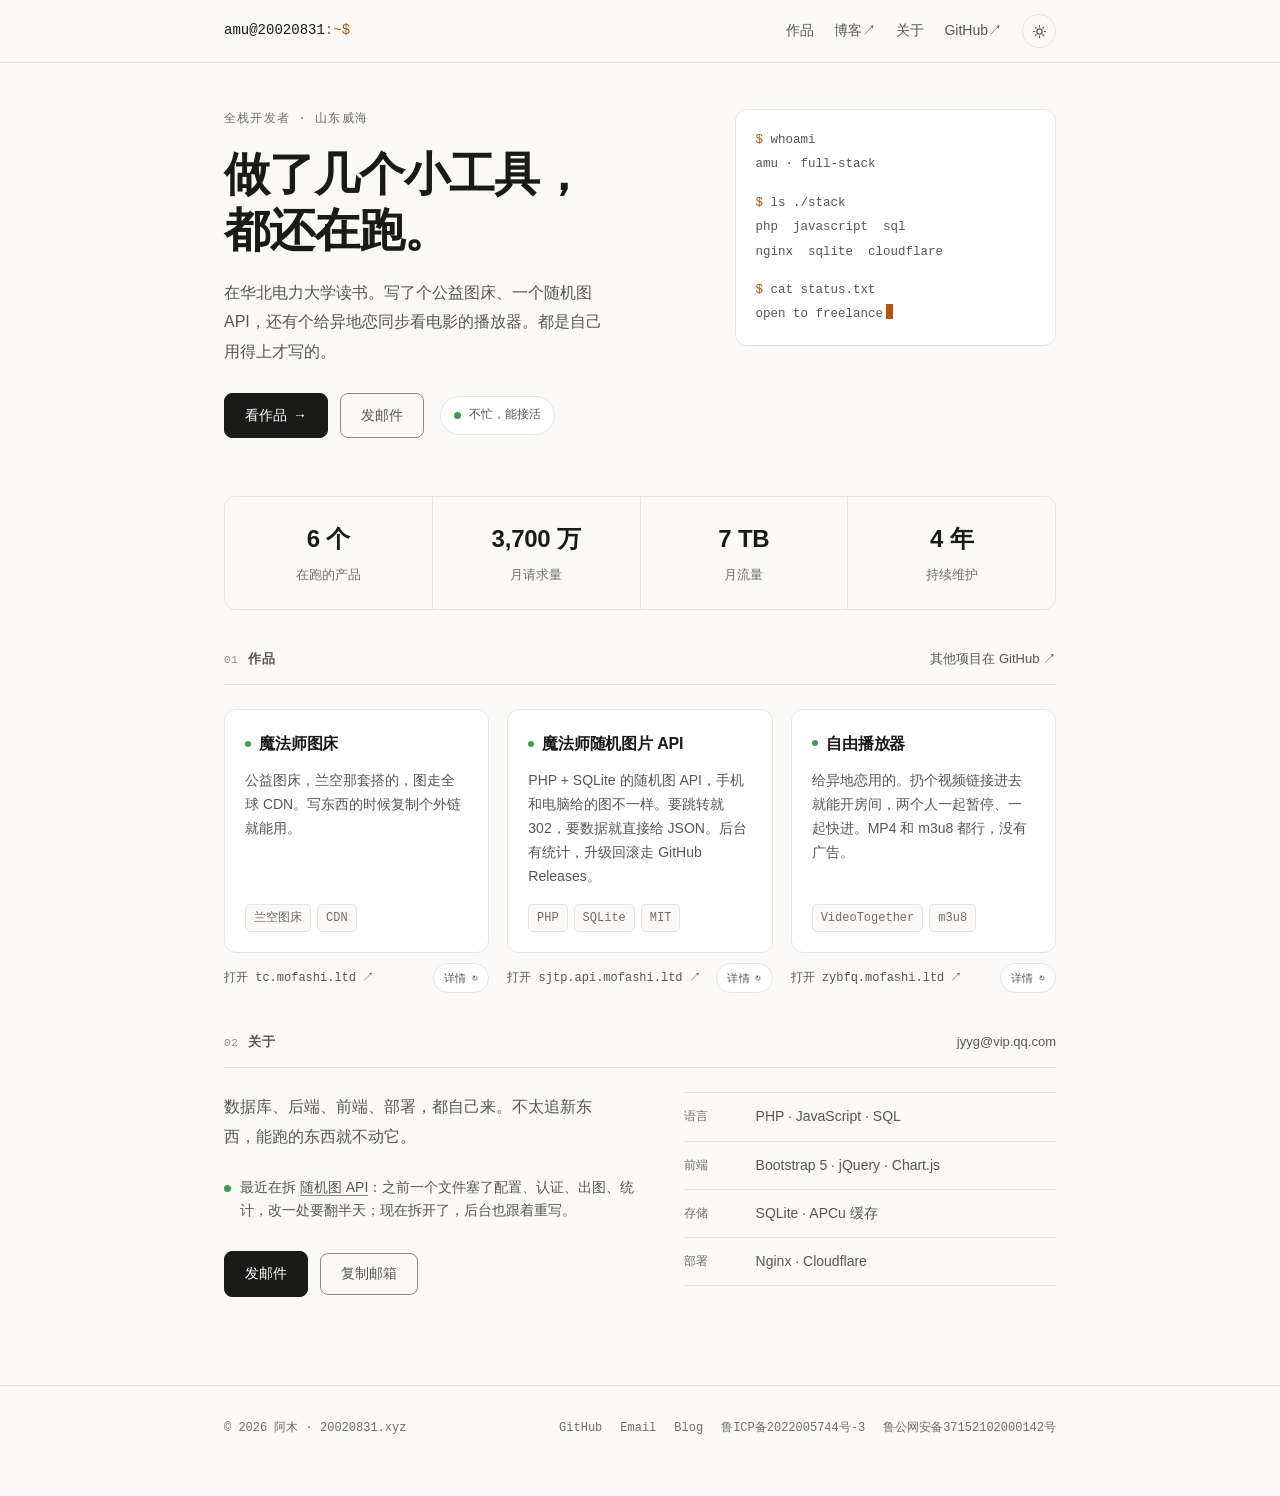
==== commit 7ba60848: "feat: 加深色模式与全站交互，重写首页文案 - 主题切换：跟随系统 + 手动记忆，head 内联脚本防闪白；配色收敛成 token，深色只换 token - 新增阅读进度条、导航滚动高亮、滚动入场" ====
--- a/index.html
+++ b/index.html
@@ -4,15 +4,19 @@
 <meta charset="utf-8">
 <meta name="viewport" content="width=device-width, initial-scale=1">
 <title>阿木 AMU · 全栈开发者</title>
-<meta name="description" content="阿木（AMU），全栈开发者。图床、随机图片 API、同步播放器的作者，东西都还在线上跑着。">
+<meta name="description" content="阿木（AMU），全栈开发者，在山东威海。做公益图床、随机图 API，还有一个异地同步看电影的播放器。">
 <link rel="canonical" href="https://20020831.xyz/">
-<meta name="theme-color" content="#FAF9F7">
-<meta name="color-scheme" content="light">
+<meta name="color-scheme" content="light dark">
+<meta name="theme-color" media="(prefers-color-scheme: light)" content="#FAF9F7">
+<meta name="theme-color" media="(prefers-color-scheme: dark)" content="#12120F">
 <meta name="author" content="阿木 AMU">
 <meta name="format-detection" content="telephone=no,email=no,address=no">
 
+<script>/* 主题：在样式生效前定下来，避免深色用户看到一帧白 */
+(function(){try{var t=localStorage.getItem('amu-theme');if(t==='dark'||t==='light'){document.documentElement.setAttribute('data-theme',t);}}catch(e){}})();
+</script>
 <link rel="icon" href="favicon.ico" sizes="32x32">
-<link rel="icon" href="assets/favicon.svg" type="image/svg+xml">
+<link rel="icon" href="assets/favicon.svg" type="image/svg+xml" sizes="any">
 <link rel="apple-touch-icon" href="assets/apple-touch-icon.png">
 <link rel="stylesheet" href="assets/style.css">
 
@@ -21,140 +25,181 @@
 <meta property="og:locale" content="zh_CN">
 <meta property="og:url" content="https://20020831.xyz/">
 <meta property="og:title" content="阿木 AMU · 全栈开发者">
-<meta property="og:description" content="图床、随机图片 API、同步播放器。做了几个小工具，都还在跑。">
+<meta property="og:description" content="公益图床、随机图 API、异地同步看电影的播放器。">
 <meta property="og:image" content="https://20020831.xyz/assets/og.png">
+<meta property="og:image:type" content="image/png">
 <meta property="og:image:width" content="1200">
 <meta property="og:image:height" content="630">
 <meta property="og:image:alt" content="阿木 AMU，全栈开发者">
 
 <meta name="twitter:card" content="summary_large_image">
 <meta name="twitter:title" content="阿木 AMU · 全栈开发者">
-<meta name="twitter:description" content="图床、随机图片 API、同步播放器。做了几个小工具，都还在跑。">
+<meta name="twitter:description" content="公益图床、随机图 API、异地同步看电影的播放器。">
 <meta name="twitter:image" content="https://20020831.xyz/assets/og.png">
+<meta name="twitter:image:alt" content="阿木 AMU，全栈开发者">
 
 <script type="application/ld+json">
-{"@context":"https://schema.org","@type":"Person","name":"阿木","alternateName":"AMU","url":"https://20020831.xyz/","jobTitle":"全栈开发者","email":"mailto:jyyg@vip.qq.com","sameAs":["https://github.com/muziqiu2","https://blog.20020831.xyz/"],"knowsAbout":["PHP","JavaScript","SQL","Nginx","Cloudflare"]}
+{"@context":"https://schema.org","@type":"Person","@id":"https://20020831.xyz/#person","name":"阿木","alternateName":"AMU","url":"https://20020831.xyz/","image":"https://20020831.xyz/assets/og.png","jobTitle":"全栈开发者","email":"jyyg@vip.qq.com","alumniOf":{"@type":"CollegeOrUniversity","name":"华北电力大学"},"homeLocation":{"@type":"Place","name":"山东威海"},"sameAs":["https://github.com/muziqiu2","https://blog.20020831.xyz/"],"knowsAbout":["PHP","JavaScript","SQL","Nginx","Cloudflare"]}
 </script>
 </head>
 <body>
+
 <a class="skip" href="#main">跳到主要内容</a>
+<div class="progress" data-progress aria-hidden="true"></div>
 
 <header class="nav">
   <div class="wrap nav-in">
-    <a class="brand" href="/">amu@20020831<em>:~$</em></a>
-    <nav>
+    <a class="brand" href="/">amu<span class="host">@20020831</span><em>:~$</em></a>
+    <nav aria-label="主导航">
       <a href="#work">作品</a>
-      <a href="https://blog.20020831.xyz/" target="_blank" rel="noopener">博客 ↗</a>
+      <a href="https://blog.20020831.xyz/" target="_blank" rel="noopener">博客 <span aria-hidden="true">↗</span></a>
       <a href="#about">关于</a>
-      <a href="https://github.com/muziqiu2" target="_blank" rel="noopener">GitHub ↗</a>
+      <a href="https://github.com/muziqiu2" target="_blank" rel="noopener">GitHub <span aria-hidden="true">↗</span></a>
+      <button class="theme-btn" type="button" data-theme-toggle aria-label="深色模式" aria-pressed="false" title="切换到深色模式">
+        <span class="sun" aria-hidden="true"><svg viewBox="0 0 24 24" width="15" height="15" fill="none" stroke="currentColor" stroke-width="1.8" stroke-linecap="round"><circle cx="12" cy="12" r="4.2"/><path d="M12 2.4v2.2M12 19.4v2.2M2.4 12h2.2M19.4 12h2.2M5.2 5.2l1.6 1.6M17.2 17.2l1.6 1.6M18.8 5.2l-1.6 1.6M6.8 17.2l-1.6 1.6"/></svg></span>
+        <span class="moon" aria-hidden="true"><svg viewBox="0 0 24 24" width="15" height="15" fill="none" stroke="currentColor" stroke-width="1.8" stroke-linecap="round" stroke-linejoin="round"><path d="M20.5 13.2A8.6 8.6 0 1 1 10.8 3.5a6.8 6.8 0 0 0 9.7 9.7z"/></svg></span>
+      </button>
     </nav>
   </div>
 </header>
 
-<main class="wrap" id="main">
+<main class="wrap" id="main" tabindex="-1">
 
   <section class="hero">
     <div>
       <p class="eyebrow">全栈开发者 · 山东威海</p>
       <h1>做了几个小工具，<br>都还在跑。</h1>
-      <p class="lede">在读于华北电力大学。手边有几个一直没停过的小产品：一个公益图床、一个随机图片 API，还有一个给异地情侣一起看电影的播放器。都是自己先用得上，才动手做的。</p>
+      <p class="lede">在华北电力大学读书。写了个公益图床、一个随机图 API，还有个给异地恋同步看电影的播放器。都是自己用得上才写的。</p>
       <div class="cta">
-        <a class="btn btn-primary" href="#work">看作品 →</a>
-        <a class="btn" href="https://blog.20020831.xyz/" target="_blank" rel="noopener">读博客 ↗</a>
+        <a class="btn btn-primary" href="#work">看作品 <span aria-hidden="true">→</span></a>
+        <a class="btn" href="mailto:jyyg@vip.qq.com">发邮件</a>
+        <span class="status"><span class="pulse" aria-hidden="true"></span>不忙，能接活</span>
       </div>
     </div>
-    <pre class="term"><em>$</em> whoami
-amu · full-stack
-
-<em>$</em> ls ./stack
+    <pre class="term"><span class="cmd"><em>$</em> whoami
+amu · full-stack</span><span class="cmd cmd-2"><em>$</em> ls ./stack
 php  javascript  sql
-nginx  sqlite  cloudflare
-
-<em>$</em> cat status.txt
-不忙，可以接活</pre>
+nginx  sqlite  cloudflare</span><span class="cmd"><em>$</em> cat status.txt
+open to freelance<span class="caret" aria-hidden="true"></span></span></pre>
   </section>
 
   <div class="metrics">
     <div><b>6 个</b><span>在跑的产品</span></div>
-    <div><b>3700 万</b><span>月请求量</span></div>
-    <div><b>7 TB</b><span>月分发流量</span></div>
+    <div><b>3,700 万</b><span>月请求量</span></div>
+    <div><b>7 TB</b><span>月流量</span></div>
     <div><b>4 年</b><span>持续维护</span></div>
   </div>
 
   <section class="sec" id="work">
-    <div class="sec-head">
-      <h2>作品</h2>
-      <a class="more" href="https://github.com/muziqiu2" target="_blank" rel="noopener">更多代码在 GitHub ↗</a>
+    <div class="sec-head" data-reveal>
+      <h2><span class="num">01</span>作品</h2>
+      <a class="more" href="https://github.com/muziqiu2" target="_blank" rel="noopener">其他项目在 GitHub <span aria-hidden="true">↗</span></a>
     </div>
     <div class="cards">
-      <article class="card">
+
+      <article class="card" data-card data-reveal>
         <div class="card-in">
-          <div class="face front">
-            <span class="flip-hint" aria-hidden="true">↻</span>
-            <div class="card-top"><span class="dot"></span><h3>魔法师图床</h3></div>
-            <p>永久免费的公益图床。用兰空图床搭的，图片走全球 CDN，写东西的时候直接拿外链用。</p>
+          <div class="face front" data-face="front">
+            <div class="card-top">
+              <span class="dot" aria-hidden="true"></span>
+              <h3>魔法师图床</h3>
+            </div>
+            <p class="desc">公益图床，兰空那套搭的，图走全球 CDN。写东西的时候复制个外链就能用。</p>
             <div class="tags"><span>兰空图床</span><span>CDN</span></div>
-            <div class="card-links"><a href="https://tc.mofashi.ltd/" target="_blank" rel="noopener">打开 tc.mofashi.ltd ↗</a></div>
-          </div>
-          <div class="face back">
-            <div>
-              <div class="card-top"><span class="dot"></span><h3>魔法师图床</h3></div>
-              <p class="bk-sub">永久免费公益图床 · 兰空图床 + 全球 CDN</p>
+          </div>
+          <div class="face back" id="back-1" data-face="back">
+            <p class="bk-title">魔法师图床</p>
+            <dl class="spec">
+              <div><dt>技术</dt><dd>兰空图床 · 全球 CDN</dd></div>
+              <div><dt>费用</dt><dd>永久免费</dd></div>
+              <div><dt>状态</dt><dd>在线 4 年</dd></div>
+            </dl>
+          </div>
+        </div>
+        <div class="card-foot">
+          <a class="card-link" href="https://tc.mofashi.ltd/" target="_blank" rel="noopener">打开 tc.mofashi.ltd <span class="ico" aria-hidden="true">↗</span></a>
+          <button class="flip-btn" type="button" data-flip aria-expanded="false" aria-controls="back-1">
+            <span class="txt">详情</span><span class="ico" aria-hidden="true">↻</span>
+          </button>
+        </div>
+      </article>
+
+      <article class="card" data-card data-reveal>
+        <div class="card-in">
+          <div class="face front" data-face="front">
+            <div class="card-top">
+              <span class="dot" aria-hidden="true"></span>
+              <h3>魔法师随机图片 API</h3>
             </div>
-            <div class="bk-links"><a href="https://tc.mofashi.ltd/" target="_blank" rel="noopener">打开 tc.mofashi.ltd<span>↗</span></a></div>
-          </div>
+            <p class="desc">PHP + SQLite 的随机图 API，手机和电脑给的图不一样。要跳转就 302，要数据就直接给 JSON。后台有统计，升级回滚走 GitHub Releases。</p>
+            <div class="tags"><span>PHP</span><span>SQLite</span><span>MIT</span></div>
+          </div>
+          <div class="face back" id="back-2" data-face="back">
+            <p class="bk-title">魔法师随机图片 API</p>
+            <dl class="spec">
+              <div><dt>版本</dt><dd>v3.2.3.5</dd></div>
+              <div><dt>技术</dt><dd>PHP · SQLite · APCu</dd></div>
+              <div><dt>许可</dt><dd>MIT</dd></div>
+              <div><dt>源码</dt><dd><a href="https://github.com/muziqiu2/img-api" target="_blank" rel="noopener">muziqiu2/img-api</a></dd></div>
+            </dl>
+          </div>
+        </div>
+        <div class="card-foot">
+          <a class="card-link" href="https://sjtp.api.mofashi.ltd/" target="_blank" rel="noopener">打开 sjtp.api.mofashi.ltd <span class="ico" aria-hidden="true">↗</span></a>
+          <button class="flip-btn" type="button" data-flip aria-expanded="false" aria-controls="back-2">
+            <span class="txt">详情</span><span class="ico" aria-hidden="true">↻</span>
+          </button>
         </div>
       </article>
-      <article class="card">
+
+      <article class="card" data-card data-reveal>
         <div class="card-in">
-          <div class="face front">
-            <span class="flip-hint" aria-hidden="true">↻</span>
-            <div class="card-top"><span class="dot"></span><h3>魔法师随机图片 API</h3></div>
-            <p>PHP + SQLite 的随机图片 API，按设备返回不同图库。支持 302 跳转、代理和 JSON 输出，后台能看调用统计，也能从 GitHub Releases 一键升级、回滚。</p>
-            <div class="tags"><span>PHP</span><span>SQLite</span><span>MIT</span></div>
-            <div class="card-links"><a href="https://sjtp.api.mofashi.ltd/" target="_blank" rel="noopener">打开 sjtp.api.mofashi.ltd ↗</a><a href="https://github.com/muziqiu2/img-api" target="_blank" rel="noopener">源码 github.com/muziqiu2/img-api ↗</a></div>
-          </div>
-          <div class="face back">
-            <div>
-              <div class="card-top"><span class="dot"></span><h3>魔法师随机图片 API</h3></div>
-              <p class="bk-sub">开源 · MIT · 当前 v3.2.3.5</p>
+          <div class="face front" data-face="front">
+            <div class="card-top">
+              <span class="dot" aria-hidden="true"></span>
+              <h3>自由播放器</h3>
             </div>
-            <div class="bk-links"><a href="https://sjtp.api.mofashi.ltd/" target="_blank" rel="noopener">打开 sjtp.api.mofashi.ltd<span>↗</span></a><a href="https://github.com/muziqiu2/img-api" target="_blank" rel="noopener">源码 muziqiu2/img-api<span>↗</span></a></div>
-          </div>
+            <p class="desc">给异地恋用的。扔个视频链接进去就能开房间，两个人一起暂停、一起快进。MP4 和 m3u8 都行，没有广告。</p>
+            <div class="tags"><span>VideoTogether</span><span>m3u8</span></div>
+          </div>
+          <div class="face back" id="back-3" data-face="back">
+            <p class="bk-title">自由播放器</p>
+            <dl class="spec">
+              <div><dt>技术</dt><dd>VideoTogether</dd></div>
+              <div><dt>格式</dt><dd>MP4 · m3u8</dd></div>
+              <div><dt>广告</dt><dd>无</dd></div>
+            </dl>
+          </div>
+        </div>
+        <div class="card-foot">
+          <a class="card-link" href="https://zybfq.mofashi.ltd/" target="_blank" rel="noopener">打开 zybfq.mofashi.ltd <span class="ico" aria-hidden="true">↗</span></a>
+          <button class="flip-btn" type="button" data-flip aria-expanded="false" aria-controls="back-3">
+            <span class="txt">详情</span><span class="ico" aria-hidden="true">↻</span>
+          </button>
         </div>
       </article>
-      <article class="card">
-        <div class="card-in">
-          <div class="face front">
-            <span class="flip-hint" aria-hidden="true">↻</span>
-            <div class="card-top"><span class="dot"></span><h3>自由播放器</h3></div>
-            <p>给异地情侣一起看电影用的，粘个视频链接就能开房间。底层是开源播放器组件加 VideoTogether 插件，MP4 / m3u8 都能放，没广告。</p>
-            <div class="tags"><span>VideoTogether</span><span>m3u8</span></div>
-            <div class="card-links"><a href="https://zybfq.mofashi.ltd/" target="_blank" rel="noopener">打开 zybfq.mofashi.ltd ↗</a></div>
-          </div>
-          <div class="face back">
-            <div>
-              <div class="card-top"><span class="dot"></span><h3>自由播放器</h3></div>
-              <p class="bk-sub">异地同步观影 · 免费无广告</p>
-            </div>
-            <div class="bk-links"><a href="https://zybfq.mofashi.ltd/" target="_blank" rel="noopener">打开 zybfq.mofashi.ltd<span>↗</span></a></div>
-          </div>
-        </div>
-      </article>
+
     </div>
   </section>
 
   <section class="sec" id="about">
-    <div class="sec-head">
-      <h2>关于</h2>
+    <div class="sec-head" data-reveal>
+      <h2><span class="num">02</span>关于</h2>
       <a class="more" href="mailto:jyyg@vip.qq.com">jyyg@vip.qq.com</a>
     </div>
     <div class="about-grid">
-      <div>
-        <p class="lede">习惯一个人把东西从头做完：数据库、后端、前端、部署都自己来。不太追新技术，够用、好维护就行。</p>
-        <p class="now"><span class="pulse"></span><span>最近在改 <a href="https://github.com/muziqiu2/img-api" target="_blank" rel="noopener">随机图片 API</a>：配置、认证、图片、统计原来都堆在一个文件里，现在拆成各自独立的模块，后台也跟着拆了一遍，顺手补了些安全防护。</span></p>
+      <div data-reveal>
+        <p class="lede">数据库、后端、前端、部署，都自己来。不太追新东西，能跑的东西就不动它。</p>
+        <p class="now"><span class="pulse" aria-hidden="true"></span><span>最近在拆 <a href="https://github.com/muziqiu2/img-api" target="_blank" rel="noopener">随机图 API</a>：之前一个文件塞了配置、认证、出图、统计，改一处要翻半天；现在拆开了，后台也跟着重写。</span></p>
+        <div class="about-cta">
+          <a class="btn btn-primary" href="mailto:jyyg@vip.qq.com">发邮件</a>
+          <button class="btn copy-btn" type="button" data-copy="jyyg@vip.qq.com">
+            <span class="txt">复制邮箱</span>
+          </button>
+        </div>
+        <p class="copy-hint" role="status" aria-live="polite"></p>
       </div>
-      <dl class="stack" data-todo="按需补充你真实的技术栈">
+      <dl class="stack" data-reveal>
         <div><dt>语言</dt><dd>PHP · JavaScript · SQL</dd></div>
         <div><dt>前端</dt><dd>Bootstrap 5 · jQuery · Chart.js</dd></div>
         <div><dt>存储</dt><dd>SQLite · APCu 缓存</dd></div>
@@ -167,8 +212,8 @@
 
 <footer>
   <div class="wrap foot-in">
-    <p>$ echo "© 2026 AMU · 20020831.xyz"</p>
-    <div style="display:flex;gap:18px;flex-wrap:wrap">
+    <p>© 2026 阿木 · 20020831.xyz</p>
+    <div class="foot-links">
       <a href="https://github.com/muziqiu2" target="_blank" rel="noopener">GitHub</a>
       <a href="mailto:jyyg@vip.qq.com">Email</a>
       <a href="https://blog.20020831.xyz/" target="_blank" rel="noopener">Blog</a>
@@ -178,5 +223,199 @@
   </div>
 </footer>
 
+<script>
+/* ============================================================
+   全站交互。原则：
+   1. 不引入依赖，全部渐进增强 —— 没 JS 时内容照样完整可读；
+   2. 所有动效都尊重 prefers-reduced-motion；
+   3. 每个控件都有可读的名字和正确的 ARIA 状态。
+   ============================================================ */
+(function () {
+  var html = document.documentElement;
+  html.classList.add('js');
+  var reduce = window.matchMedia('(prefers-reduced-motion: reduce)');
+
+  /* ---------- 1. 主题切换（记住选择，默认跟随系统）---------- */
+  var KEY = 'amu-theme';
+  var toggle = document.querySelector('[data-theme-toggle]');
+
+  function resolved() {
+    var t = html.getAttribute('data-theme');
+    if (t) return t;
+    return window.matchMedia('(prefers-color-scheme: dark)').matches ? 'dark' : 'light';
+  }
+  function paintBtn() {
+    if (!toggle) return;
+    var isDark = resolved() === 'dark';
+    toggle.setAttribute('aria-label', '深色模式');
+    toggle.setAttribute('aria-pressed', isDark ? 'true' : 'false');
+    toggle.setAttribute('title', isDark ? '切换到浅色模式' : '切换到深色模式');
+  }
+  try {
+    var saved = localStorage.getItem(KEY);
+    if (saved === 'dark' || saved === 'light') html.setAttribute('data-theme', saved);
+  } catch (e) {}
+  paintBtn();
+
+  if (toggle) {
+    toggle.addEventListener('click', function () {
+      var next = resolved() === 'dark' ? 'light' : 'dark';
+      html.setAttribute('data-theme', next);
+      try { localStorage.setItem(KEY, next); } catch (e) {}
+      paintBtn();
+    });
+  }
+  /* 用户没手动选过时，系统主题变了要跟着变 */
+  window.matchMedia('(prefers-color-scheme: dark)').addEventListener('change', function () {
+    if (!html.getAttribute('data-theme')) paintBtn();
+  });
+
+  /* ---------- 2. 阅读进度 + 3. 导航高亮 ----------
+     不依赖 rAF：滚动事件本身已按帧合并；偏移只在 resize / load 时量一次，
+     scroll 里只做算术和 class 切换，不会触发强制重排。 */
+  var bar = document.querySelector('[data-progress]');
+  var links = [].slice.call(document.querySelectorAll('.nav nav a[href^="#"]'));
+  var targets = links.map(function (a) { return document.querySelector(a.getAttribute('href')); });
+  var marks = [];
+  var scrollMax = 0;
+
+  function measure() {
+    marks = targets.map(function (el) {
+      return el ? el.getBoundingClientRect().top + window.scrollY : Infinity;
+    });
+    scrollMax = document.documentElement.scrollHeight - window.innerHeight;
+  }
+  function paint() {
+    var y = window.scrollY;
+    if (bar) bar.style.setProperty('--p', (scrollMax > 0 ? Math.min(1, Math.max(0, y / scrollMax)) : 0).toFixed(4));
+
+    var line = y + window.innerHeight * 0.35;
+    var current = -1;
+    for (var i = 0; i < marks.length; i++) if (marks[i] <= line) current = i;
+    links.forEach(function (a, i) {
+      var on = i === current;
+      if (on) a.setAttribute('aria-current', 'true');
+      else a.removeAttribute('aria-current');
+      a.classList.toggle('is-active', on);
+    });
+  }
+
+  window.addEventListener('scroll', paint, { passive: true });
+  window.addEventListener('resize', function () { measure(); paint(); });
+  window.addEventListener('load', measure);
+  measure();
+  paint();
+  setTimeout(measure, 600);   /* 字体和布局稳定之后再量一次 */
+  if (document.fonts && document.fonts.ready) document.fonts.ready.then(measure);
+
+  /* ---------- 4. 滚动入场（只播一次，进来就停）---------- */
+  var items = [].slice.call(document.querySelectorAll('[data-reveal]'));
+  if ('IntersectionObserver' in window && !reduce.matches) {
+    var io = new IntersectionObserver(function (entries) {
+      entries.forEach(function (en) {
+        if (!en.isIntersecting) return;
+        en.target.classList.add('is-in');
+        io.unobserve(en.target);
+      });
+    }, { rootMargin: '0px', threshold: 0.01 });
+    items.forEach(function (el) {
+      /* 已经在视口里的直接显示：不要"加载完再淡入"，也不要让探进首屏的那一条是空白 */
+      if (el.getBoundingClientRect().top < window.innerHeight) {
+        el.classList.add('is-in', 'no-anim');
+      } else {
+        io.observe(el);
+      }
+    });
+  } else {
+    items.forEach(function (el) { el.classList.add('is-in', 'no-anim'); });
+  }
+  /* 保险：万一 observer 没触发，2.5s 后全部放出来，绝不把内容锁死 */
+  setTimeout(function () {
+    items.forEach(function (el) { el.classList.add('is-in'); });
+  }, 2500);
+
+  /* ---------- 5. 复制邮箱 ---------- */
+  var copyBtn = document.querySelector('[data-copy]');
+  var hint = document.querySelector('.copy-hint');
+  var hintTimer;
+  function flash(msg) {
+    if (!hint) return;
+    hint.textContent = msg;
+    hint.classList.add('is-on');
+    clearTimeout(hintTimer);
+    hintTimer = setTimeout(function () { hint.classList.remove('is-on'); }, 2200);
+  }
+  if (copyBtn) {
+    copyBtn.addEventListener('click', function () {
+      var text = copyBtn.getAttribute('data-copy');
+      var label = copyBtn.querySelector('.txt');
+      function done(ok) {
+        copyBtn.classList.toggle('is-done', ok);
+        if (label) label.textContent = ok ? '已复制' : '复制失败';
+        flash(ok ? '复制了' : '没复制上，地址在标题右边');
+        setTimeout(function () {
+          copyBtn.classList.remove('is-done');
+          if (label) label.textContent = '复制邮箱';
+        }, 2200);
+      }
+      if (navigator.clipboard && navigator.clipboard.writeText) {
+        navigator.clipboard.writeText(text).then(function () { done(true); }, function () { done(false); });
+      } else {
+        try {
+          var ta = document.createElement('textarea');
+          ta.value = text;
+          ta.setAttribute('readonly', '');
+          ta.style.position = 'fixed';
+          ta.style.opacity = '0';
+          document.body.appendChild(ta);
+          ta.select();
+          var ok = document.execCommand('copy');
+          document.body.removeChild(ta);
+          done(ok);
+        } catch (e) { done(false); }
+      }
+    });
+  }
+
+  /* ---------- 6. 翻面（hover 预览 + 点按锁定）---------- */
+  [].slice.call(document.querySelectorAll('[data-card]')).forEach(function (card) {
+    var btn = card.querySelector('[data-flip]');
+    var txt = btn.querySelector('.txt');
+    var front = card.querySelector('[data-face="front"]');
+    var back = card.querySelector('[data-face="back"]');
+    var backLinks = [].slice.call(back.querySelectorAll('a'));
+
+    back.setAttribute('aria-hidden', 'true');
+    backLinks.forEach(function (a) { a.setAttribute('tabindex', '-1'); });
+
+    function setState(flipped) {
+      card.dataset.flipped = flipped ? 'true' : 'false';
+      btn.setAttribute('aria-expanded', flipped ? 'true' : 'false');
+      txt.textContent = flipped ? '返回' : '详情';
+      if (flipped) {
+        back.removeAttribute('aria-hidden');
+        backLinks.forEach(function (a) { a.removeAttribute('tabindex'); });
+        front.setAttribute('aria-hidden', 'true');
+      } else {
+        back.setAttribute('aria-hidden', 'true');
+        backLinks.forEach(function (a) { a.setAttribute('tabindex', '-1'); });
+        front.removeAttribute('aria-hidden');
+      }
+    }
+
+    btn.addEventListener('click', function () {
+      card.dataset.user = 'true';   /* 用过按钮之后，这一卡不再响应 hover */
+      setState(card.dataset.flipped !== 'true');
+    });
+
+    card.addEventListener('keydown', function (e) {
+      if (e.key === 'Escape' && card.dataset.flipped === 'true') setState(false);
+    });
+
+    setState(false);
+  });
+})();
+</script>
 </body>
 </html>
+
--- a/assets/style.css
+++ b/assets/style.css
@@ -1,137 +1,267 @@
+/* ============================================================
+   tokens
+   - 字号收敛成 5 档：12 / 13 / 14 / 16 / 24（+ h1 的 clamp）
+   - --ink-3 = #6F6F66：小字对比度 4.82:1（原来 #8C8C84 只有 3.22:1）
+   - 语义色靠 token 走，深色模式只换 token，不重写组件
+   ============================================================ */
 :root{
-  --ink:#1A1A18; --ink-2:#57574F; --ink-3:#8C8C84;
-  --bg:#FAF9F7; --surface:#FFFFFF; --line:#E6E4DF; --line-2:#D8D5CE;
+  color-scheme:light;
+  --ink:#1A1A18; --ink-2:#57574F; --ink-3:#6F6F66; --ink-4:#8C8C84;
+  --bg:#FAF9F7; --surface:#FFFFFF;
+  --line:#E6E4DF; --line-2:#8C8C84; --border-btn:#8C8C84;
   --accent:#B45309; --accent-soft:#FBF1E5; --live:#3F9A5B;
+  --back-bg:#1A1A18; --back-fg:#FFFFFF;
+  --btn-bg:#1A1A18; --btn-fg:#FFFFFF;
   --mono:"SFMono-Regular",ui-monospace,Menlo,Consolas,"Liberation Mono",monospace;
   --sans:-apple-system,BlinkMacSystemFont,"Segoe UI","PingFang SC","Hiragino Sans GB","Microsoft YaHei",sans-serif;
 }
+/* 深色 token：系统偏好 + 手动切换共用同一套 */
+@media (prefers-color-scheme:dark){
+  :root:not([data-theme="light"]){
+    color-scheme:dark;
+    --ink:#EDEDEA; --ink-2:#B7B7AE; --ink-3:#8F8F86; --ink-4:#71716A;
+    --bg:#12120F; --surface:#1A1A17;
+    --line:#2C2C28; --line-2:#8F8F86; --border-btn:#6E6E66;
+    --accent:#E8A44C; --accent-soft:#2A2118; --live:#5FBF7F;
+    --back-bg:#23231F; --back-fg:#FFFFFF;
+    --btn-bg:#EDEDEA; --btn-fg:#12120F;
+  }
+}
+:root[data-theme="dark"]{
+  color-scheme:dark;
+  --ink:#EDEDEA; --ink-2:#B7B7AE; --ink-3:#8F8F86; --ink-4:#71716A;
+  --bg:#12120F; --surface:#1A1A17;
+  --line:#2C2C28; --line-2:#8F8F86; --border-btn:#6E6E66;
+  --accent:#E8A44C; --accent-soft:#2A2118; --live:#5FBF7F;
+  --back-bg:#23231F; --back-fg:#FFFFFF;
+  --btn-bg:#EDEDEA; --btn-fg:#12120F;
+}
+
 *{margin:0;padding:0;box-sizing:border-box}
-html{scroll-behavior:smooth}
-body{font-family:var(--sans);background:var(--bg);color:var(--ink);line-height:1.65;
-  -webkit-font-smoothing:antialiased;font-size:15px}
+html{scroll-behavior:smooth;scroll-padding-top:80px}
+body{font-family:var(--sans);background:var(--bg);color:var(--ink);line-height:1.7;
+  -webkit-font-smoothing:antialiased;font-size:16px}
 a{color:inherit;text-decoration:none}
 .wrap{max-width:880px;margin:0 auto;padding:0 24px}
-
-.nav{position:sticky;top:0;z-index:10;background:rgba(250,249,247,.88);
-  -webkit-backdrop-filter:blur(10px);backdrop-filter:blur(10px);border-bottom:1px solid var(--line)}
-.nav-in{display:flex;align-items:center;justify-content:space-between;height:62px;gap:20px}
-.brand{font-family:var(--mono);font-size:14px;font-weight:500;white-space:nowrap}
+.sr{position:absolute;width:1px;height:1px;overflow:hidden;clip-path:inset(50%);white-space:nowrap}
+
+/* ---------- 阅读进度：固定在顶部的一条 2px 细线 ---------- */
+.progress{position:fixed;top:0;left:0;height:2px;width:100%;z-index:30;
+  background:var(--accent);transform:scaleX(var(--p,0));transform-origin:0 50%;
+  pointer-events:none}
+
+/* ---------- 导航 ---------- */
+.nav{position:sticky;top:0;z-index:10;background:var(--bg);border-bottom:1px solid var(--line)}
+.nav-in{display:flex;align-items:center;justify-content:space-between;min-height:62px;gap:16px}
+.brand{font-family:var(--mono);font-size:14px;font-weight:500;white-space:nowrap;
+  transition:color .15s}
+.brand:hover{color:var(--accent)}
 .brand em{font-style:normal;color:var(--accent)}
-.nav nav{display:flex;gap:24px;font-size:13.5px;color:var(--ink-2)}
-.nav nav a{transition:color .15s}
-.nav nav a:hover{color:var(--accent)}
-
-.hero{padding:72px 0 56px;display:grid;grid-template-columns:1.15fr .85fr;gap:48px;align-items:start}
-.eyebrow{font-family:var(--mono);font-size:12px;letter-spacing:.08em;color:var(--ink-3);
-  text-transform:uppercase;margin-bottom:20px}
-h1{font-size:clamp(30px,4.2vw,46px);line-height:1.22;font-weight:600;letter-spacing:-.02em}
-.lede{color:var(--ink-2);margin-top:22px;font-size:15.5px;line-height:1.8;max-width:46ch}
-.cta{display:flex;gap:12px;margin-top:32px;flex-wrap:wrap}
-.btn{display:inline-flex;align-items:center;gap:6px;font-size:14px;padding:10px 20px;
-  border-radius:8px;border:1px solid var(--line-2);transition:all .18s;color:var(--ink-2)}
-.btn:hover{border-color:var(--ink-3);color:var(--ink)}
-.btn-primary{background:var(--ink);color:#fff;border-color:var(--ink)}
+.nav nav{display:flex;align-items:center;gap:20px;font-size:14px;color:var(--ink-2)}
+.nav nav a{display:inline-flex;align-items:center;min-height:34px;white-space:nowrap;
+  transition:color .15s}
+.nav nav a:hover{color:var(--ink)}
+.nav nav a.is-active{color:var(--ink);text-decoration:underline;
+  text-decoration-color:var(--accent);text-decoration-thickness:2px;text-underline-offset:7px}
+
+.theme-btn{display:inline-flex;align-items:center;justify-content:center;
+  width:34px;height:34px;flex:none;border-radius:50%;
+  background:transparent;border:1px solid var(--line);color:var(--ink-2);
+  line-height:0;cursor:pointer;
+  transition:color .18s,border-color .18s,background .18s,transform .18s}
+.theme-btn:hover{color:var(--accent);border-color:var(--ink-4);background:var(--surface);transform:rotate(15deg)}
+.theme-btn span{display:inline-flex}
+.theme-btn .moon{display:none}
+:root[data-theme="dark"] .theme-btn .moon{display:inline-flex}
+:root[data-theme="dark"] .theme-btn .sun{display:none}
+@media (prefers-color-scheme:dark){
+  :root:not([data-theme="light"]) .theme-btn .moon{display:inline-flex}
+  :root:not([data-theme="light"]) .theme-btn .sun{display:none}
+}
+
+/* ---------- 首屏 ---------- */
+.hero{padding:46px 0 34px;display:grid;grid-template-columns:1.18fr .82fr;gap:48px;align-items:start}
+.eyebrow{font-family:var(--mono);font-size:12px;letter-spacing:.1em;color:var(--ink-3);
+  text-transform:uppercase;margin-bottom:18px}
+h1{font-size:clamp(30px,4.2vw,46px);line-height:1.2;font-weight:600;letter-spacing:-.02em}
+.lede{color:var(--ink-2);margin-top:20px;font-size:16px;line-height:1.85;max-width:44ch}
+.cta{display:flex;gap:12px;margin-top:26px;flex-wrap:wrap;align-items:center}
+.btn{display:inline-flex;align-items:center;justify-content:center;gap:6px;font-size:14px;
+  padding:10px 20px;border-radius:8px;border:1px solid var(--border-btn);color:var(--ink-2);
+  background:transparent;font-family:inherit;cursor:pointer;min-height:42px;
+  transition:background .18s,border-color .18s,color .18s,transform .08s}
+.btn:hover{border-color:var(--ink);color:var(--ink)}
+.btn:active{transform:translateY(1px)}
+.btn-primary{background:var(--btn-bg);color:var(--btn-fg);border-color:var(--btn-bg)}
 .btn-primary:hover{background:var(--accent);border-color:var(--accent);color:#fff}
-
-.term{font-family:var(--mono);font-size:12.5px;line-height:1.9;background:var(--surface);
-  border:1px solid var(--line);border-radius:12px;padding:20px 22px;color:var(--ink-2);
+:root[data-theme="dark"] .btn-primary:hover{color:#12120F}
+.status{display:inline-flex;align-items:center;gap:8px;margin-left:4px;
+  font-family:var(--mono);font-size:12px;color:var(--ink-2);
+  background:var(--surface);border:1px solid var(--line);border-radius:999px;padding:8px 13px}
+.pulse{width:7px;height:7px;border-radius:50%;background:var(--live);flex:none;
+  animation:pulse 2.8s ease-in-out infinite}
+@keyframes pulse{0%,100%{opacity:1}50%{opacity:.25}}
+
+.term{font-family:var(--mono);font-size:12.5px;line-height:1.95;background:var(--surface);
+  border:1px solid var(--line);border-radius:12px;padding:18px 20px;color:var(--ink-2);
   white-space:pre-wrap;word-break:break-word}
 .term em{font-style:normal;color:var(--accent)}
-
-.sec{padding:64px 0 0}
+.term .cmd{display:block}
+.term .cmd + .cmd{margin-top:14px}
+.term .caret{display:inline-block;width:7px;height:15px;margin-left:3px;vertical-align:-2px;
+  background:var(--accent);animation:blink 1.15s steps(1) infinite}
+@keyframes blink{0%,49%{opacity:1}50%,100%{opacity:0}}
+
+/* ---------- 数据条 ---------- */
+.metrics{display:grid;grid-template-columns:repeat(4,1fr);gap:1px;background:var(--line);
+  border:1px solid var(--line);border-radius:12px;overflow:hidden;margin-top:24px}
+.metrics div{background:var(--bg);padding:22px 8px;text-align:center}
+.metrics b{display:block;font-size:24px;font-weight:600;letter-spacing:-.01em}
+.metrics span{font-size:13px;color:var(--ink-3)}
+
+/* ---------- section 头 ---------- */
+.sec{padding:38px 0 0}
 .sec-head{display:flex;align-items:baseline;justify-content:space-between;
-  padding-bottom:16px;border-bottom:1px solid var(--line);margin-bottom:28px;gap:16px}
-h2{font-size:15px;font-weight:600;letter-spacing:.02em}
-.more{font-size:13px;color:var(--ink-3);transition:color .15s}
-.more:hover{color:var(--accent)}
-
-.metrics{display:grid;grid-template-columns:repeat(4,1fr);gap:1px;background:var(--line);
-  border:1px solid var(--line);border-radius:12px;overflow:hidden;margin-top:56px}
-.metrics div{background:var(--bg);padding:24px 8px;text-align:center}
-.metrics b{display:block;font-size:24px;font-weight:600;letter-spacing:-.01em}
-.metrics span{font-size:12.5px;color:var(--ink-3)}
-
-.cards{display:grid;grid-template-columns:repeat(auto-fit,minmax(232px,1fr));gap:16px}
-
-/* 翻盖卡片：正面只放信息，背面放出口链接 */
-.card{perspective:1000px}
-.card-in{position:relative;height:100%;display:grid;grid-template-columns:1fr;transform-style:preserve-3d;
-  transition:transform .62s cubic-bezier(.22,.68,.28,1)}
-.card:hover .card-in,.card:focus-within .card-in{transform:rotateY(180deg)}
+  padding-bottom:14px;border-bottom:1px solid var(--line);margin-bottom:24px;gap:16px}
+h2{font-size:13px;font-weight:600;letter-spacing:.1em;color:var(--ink-2);
+  display:flex;align-items:baseline;gap:9px}
+h2 .num{font-family:var(--mono);font-size:11px;font-weight:400;letter-spacing:.06em;
+  color:var(--ink-4)}
+
+/* 文本链接的统一手感：hover 时从左往右画一条下划线 */
+.more,.now a,.foot-links a{
+  background-image:linear-gradient(currentColor,currentColor);
+  background-repeat:no-repeat;background-position:0 100%;background-size:0 1px;
+  transition:background-size .3s cubic-bezier(.22,.68,.28,1),color .15s}
+.more:hover,.now a:hover,.foot-links a:hover{background-size:100% 1px}
+.more{font-size:13px;color:var(--ink-2)}
+.more:hover{color:var(--ink)}
+
+/* ============================================================
+   作品卡：翻面保留，但拆成「可翻的信息面板 + 常驻的动作行」
+   - 面板：正面 = 是什么（标题 / 描述 / 标签），背面 = 规格表
+   - 动作行：主链接 + 翻面按钮，都在翻转面板之外
+             → 入口永远可见、永远可点，翻面变成纯粹的锦上添花
+   - 翻面：hover 预览（仅精确指针）+ 点按钮锁定（触屏 / 键盘同样可用）
+   ============================================================ */
+.cards{display:grid;grid-template-columns:repeat(auto-fit,minmax(232px,1fr));gap:18px}
+.card{display:flex;flex-direction:column;perspective:1200px}
+.card-in{position:relative;flex:1;display:grid;grid-template-columns:1fr;
+  transform-style:preserve-3d;transition:transform .62s cubic-bezier(.22,.68,.28,1)}
 .face{grid-area:1/1;display:flex;flex-direction:column;overflow:hidden;
-  background:var(--surface);border:1px solid var(--line);border-radius:12px;
-  padding:22px 20px 20px;backface-visibility:hidden;-webkit-backface-visibility:hidden}
-.card:hover .face.front,.card:focus-within .face.front{border-color:var(--line-2)}
-.face.front{position:relative}
-.face.back{transform:rotateY(180deg);background:var(--ink);border-color:var(--ink);color:#fff}
-.card-top{display:flex;align-items:center;gap:8px;margin-bottom:12px;padding-right:22px}
-.face h3{font-size:15px;font-weight:600;letter-spacing:-.01em}
-.face.front p{font-size:13.5px;color:var(--ink-2);line-height:1.72;flex:1}
-.flip-hint{position:absolute;top:22px;right:20px;font-family:var(--mono);font-size:11px;
-  color:var(--ink-3);opacity:.5}
+  background:var(--surface);border:1px solid var(--line);border-radius:12px;padding:20px;
+  backface-visibility:hidden;-webkit-backface-visibility:hidden;
+  transition:border-color .25s,box-shadow .25s}
+.card:hover .face.front{border-color:var(--line-2);
+  box-shadow:0 6px 20px -14px rgba(26,26,24,.5)}
+.face.back{transform:rotateY(180deg);background:var(--back-bg);border-color:var(--back-bg);
+  color:var(--back-fg)}
+
+@media (hover:hover) and (pointer:fine){
+  .card:not([data-user="true"]) .card-in:hover{transform:rotateY(180deg)}
+}
+.card[data-flipped="true"] .card-in{transform:rotateY(180deg)}
+
+.card-top{display:flex;align-items:center;gap:8px;margin-bottom:10px}
+.face h3{font-size:16px;font-weight:600;letter-spacing:-.01em}
+.face .desc{font-size:14px;color:var(--ink-2);line-height:1.72;flex:1}
 .dot{width:6px;height:6px;border-radius:50%;background:var(--live);flex:none}
-.dot.off{background:var(--ink-3)}
-.tags{display:flex;flex-wrap:wrap;gap:6px;margin-top:18px}
-.tags span{font-family:var(--mono);font-size:11px;color:var(--ink-3);
+.tags{display:flex;flex-wrap:wrap;gap:6px;margin-top:16px}
+.tags span{font-family:var(--mono);font-size:12px;color:var(--ink-3);
   background:var(--bg);border:1px solid var(--line);border-radius:5px;padding:3px 8px}
-.bk-sub{font-size:12.5px;color:rgba(255,255,255,.6);line-height:1.72;margin-top:10px}
-.bk-links{display:flex;flex-direction:column;gap:9px;margin-top:auto;padding-top:18px}
-.bk-links a{display:flex;align-items:center;justify-content:space-between;gap:10px;
-  font-family:var(--mono);font-size:11.5px;color:#fff;text-decoration:none;
-  border:1px solid rgba(255,255,255,.22);border-radius:8px;padding:9px 12px;
-  transition:background .18s,border-color .18s}
-.bk-links a:hover{background:rgba(255,255,255,.1);border-color:rgba(255,255,255,.46)}
-.bk-links a span{opacity:.6}
-
-/* 触屏 / 无悬停：不翻盖，直接铺开链接 */
-.card-links{display:none;flex-wrap:wrap;gap:14px;margin-top:12px;
-  font-family:var(--mono);font-size:11.5px}
-.card-links a{color:var(--ink-3);text-decoration:none}
-.card-links a:hover{color:var(--accent)}
-@media (hover:none){
-  .card{perspective:none}
-  .card-in{transform:none!important;height:auto}
-  .face.back{display:none}
-  .flip-hint{display:none}
-  .card-links{display:flex}
-}
-
-.about-grid{display:grid;grid-template-columns:1.05fr .95fr;gap:52px;align-items:start}
+
+.bk-title{font-size:16px;font-weight:600}
+.spec{margin:14px 0 0;font-family:var(--mono);font-size:12px;display:grid}
+.spec>div{display:grid;grid-template-columns:54px 1fr;gap:12px;padding:7px 0;
+  border-top:1px solid rgba(255,255,255,.14)}
+.spec>div:first-child{border-top:0;padding-top:0}
+.spec dt{color:rgba(255,255,255,.55)}
+.spec dd{margin:0;color:rgba(255,255,255,.94);line-height:1.5}
+.spec dd a{border-bottom:1px solid rgba(255,255,255,.4)}
+.spec dd a:hover{border-color:#fff}
+
+.card-foot{margin-top:10px;display:flex;align-items:center;gap:12px}
+.card-link{font-family:var(--mono);font-size:12px;color:var(--ink-2);
+  display:inline-flex;align-items:center;gap:6px;min-height:30px;transition:color .15s}
+.card-link:hover{color:var(--accent)}
+.card-link .ico{transition:transform .18s}
+.card-link:hover .ico{transform:translate(2px,-2px)}
+
+.flip-btn{margin-left:auto;display:inline-flex;align-items:center;gap:5px;flex:none;
+  font-family:var(--mono);font-size:11px;letter-spacing:.04em;color:var(--ink-2);
+  background:var(--surface);border:1px solid var(--line);border-radius:999px;
+  padding:0 10px;min-height:30px;cursor:pointer;
+  transition:color .18s,border-color .18s,background .18s,transform .08s}
+.flip-btn:hover{color:var(--accent);border-color:var(--ink-4)}
+.flip-btn:active{transform:translateY(1px)}
+.flip-btn .ico{font-size:12px;line-height:1;transition:transform .5s cubic-bezier(.22,.68,.28,1)}
+.flip-btn:hover .ico{transform:rotate(180deg)}
+
+/* ---------- 关于 ---------- */
+.about-grid{display:grid;grid-template-columns:1.05fr .95fr;gap:48px;align-items:start}
 .about-grid .lede{margin-top:0}
+.now{margin-top:24px;font-size:14px;color:var(--ink-2);display:flex;gap:9px;align-items:baseline}
+.now a{border-bottom:1px solid var(--line-2)}
+.about-cta{margin-top:28px;display:flex;gap:12px;flex-wrap:wrap;align-items:center}
+.copy-hint{font-family:var(--mono);font-size:12px;color:var(--ink-3);
+  margin-top:10px;min-height:18px;transition:opacity .25s;opacity:0}
+.copy-hint.is-on{opacity:1;color:var(--accent)}
+.copy-btn.is-done{border-color:var(--accent);color:var(--accent)}
+
 .stack{margin:0;border-top:1px solid var(--line)}
 .stack>div{display:grid;grid-template-columns:56px 1fr;gap:16px;
-  padding:13px 0;border-bottom:1px solid var(--line)}
-.stack dt{font-family:var(--mono);font-size:11.5px;color:var(--ink-3);padding-top:2px}
-.stack dd{margin:0;font-size:13.5px;color:var(--ink-2);line-height:1.7}
-.now a{color:inherit;border-bottom:1px solid var(--line-2);text-decoration:none}
-.now a:hover{color:var(--accent);border-color:var(--accent)}
-.now{margin-top:28px;font-size:13.5px;color:var(--ink-2);display:flex;gap:9px;align-items:baseline}
-.pulse{width:7px;height:7px;border-radius:50%;background:var(--live);flex:none;
-  transform:translateY(-1px);animation:pulse 2.8s ease-in-out infinite}
-@keyframes pulse{0%,100%{opacity:1}50%{opacity:.25}}
-@media (prefers-reduced-motion:reduce){.pulse{animation:none}.card-in{transition:none}}
-
-footer{margin-top:72px;border-top:1px solid var(--line);padding:28px 0 56px}
-.foot-in{display:flex;justify-content:space-between;align-items:baseline;gap:20px;flex-wrap:wrap}
-.foot-in p,.foot-in a{font-family:var(--mono);font-size:11.5px;color:var(--ink-3)}
-.foot-in a:hover{color:var(--accent)}
-
+  padding:12px 0;border-bottom:1px solid var(--line)}
+.stack dt{font-family:var(--mono);font-size:12px;color:var(--ink-3);padding-top:2px}
+.stack dd{margin:0;font-size:14px;color:var(--ink-2);line-height:1.65}
+
+/* ---------- 页脚 ---------- */
+footer{margin-top:60px;border-top:1px solid var(--line);padding:26px 0 52px}
+.foot-in{display:flex;justify-content:space-between;align-items:baseline;gap:16px 24px;flex-wrap:wrap}
+.foot-in p,.foot-in a{font-family:var(--mono);font-size:12px;color:var(--ink-3)}
+.foot-in a{display:inline-block;padding:6px 0;transition:color .15s}
+.foot-in a:hover{color:var(--ink)}
+.foot-links{display:flex;gap:18px;flex-wrap:wrap}
+
+/* ---------- 入场：只在有 JS 时启用，避免无脚本时内容被藏起来 ---------- */
+.js [data-reveal]{opacity:0;transform:translateY(12px)}
+.js [data-reveal].is-in{opacity:1;transform:none;
+  transition:opacity .55s ease,transform .55s cubic-bezier(.22,.68,.28,1)}
+.js [data-reveal].no-anim{transition:none}
+.js .cards [data-reveal]:nth-child(2).is-in{transition-delay:.07s}
+.js .cards [data-reveal]:nth-child(3).is-in{transition-delay:.14s}
+
+/* ---------- 响应式 ---------- */
 @media (max-width:820px){
-  .hero{grid-template-columns:1fr;gap:32px;padding:48px 0 40px}
+  .hero{grid-template-columns:1fr;gap:34px;padding:34px 0 30px}
   .metrics{grid-template-columns:repeat(2,1fr)}
-  .cards{grid-template-columns:1fr}
-  .about-grid{grid-template-columns:1fr;gap:30px}
-  .nav nav{gap:16px;font-size:13px}
+  .about-grid{grid-template-columns:1fr;gap:34px}
+  .nav nav{gap:14px;font-size:13px}
   .brand{font-size:13px}
-}
-
-/* 站点级补充 */
-.card-links a,.bk-links a{text-decoration-thickness:1px;text-underline-offset:2px}
-a:focus-visible,button:focus-visible{outline:2px solid var(--accent);outline-offset:3px;border-radius:4px}
-.card:focus-within{outline:2px solid var(--accent);outline-offset:4px;border-radius:12px}
-::selection{background:var(--accent-soft);color:var(--ink)}
-.skip{position:absolute;left:-9999px;top:0;background:var(--surface);border:1px solid var(--line-2);
+  .term .cmd-2{display:none}
+  .flip-btn{min-height:34px;padding:0 13px}
+  .card-link{min-height:34px}
+  .theme-btn{width:32px;height:32px}
+}
+@media (max-width:420px){
+  .nav nav a[href^="#"]{display:none}
+  .nav-in{min-height:56px;gap:12px}
+  .brand em,.brand .host{display:none}
+}
+
+/* ---------- 无障碍与细节 ---------- */
+a:focus-visible,button:focus-visible{outline:2px solid var(--accent);outline-offset:3px}
+.skip{position:fixed;left:-9999px;top:0;background:var(--surface);border:1px solid var(--border-btn);
   padding:10px 16px;border-radius:8px;font-size:14px;z-index:99}
 .skip:focus{left:16px;top:16px}
-@media print{.nav,.cta{display:none}body{background:#fff}}
-
+::selection{background:var(--accent-soft);color:var(--ink)}
+@media (prefers-reduced-motion:reduce){
+  html{scroll-behavior:auto}
+  .pulse,.term .caret{animation:none}
+  .card-in,.btn,.flip-btn{transition:none}
+  .js [data-reveal]{opacity:1;transform:none}
+  .more,.now a,.foot-links a{transition:none}
+}
+@media print{
+  .nav,.cta,.status,.progress,.theme-btn,.copy-hint{display:none}
+  body{background:#fff}
+}
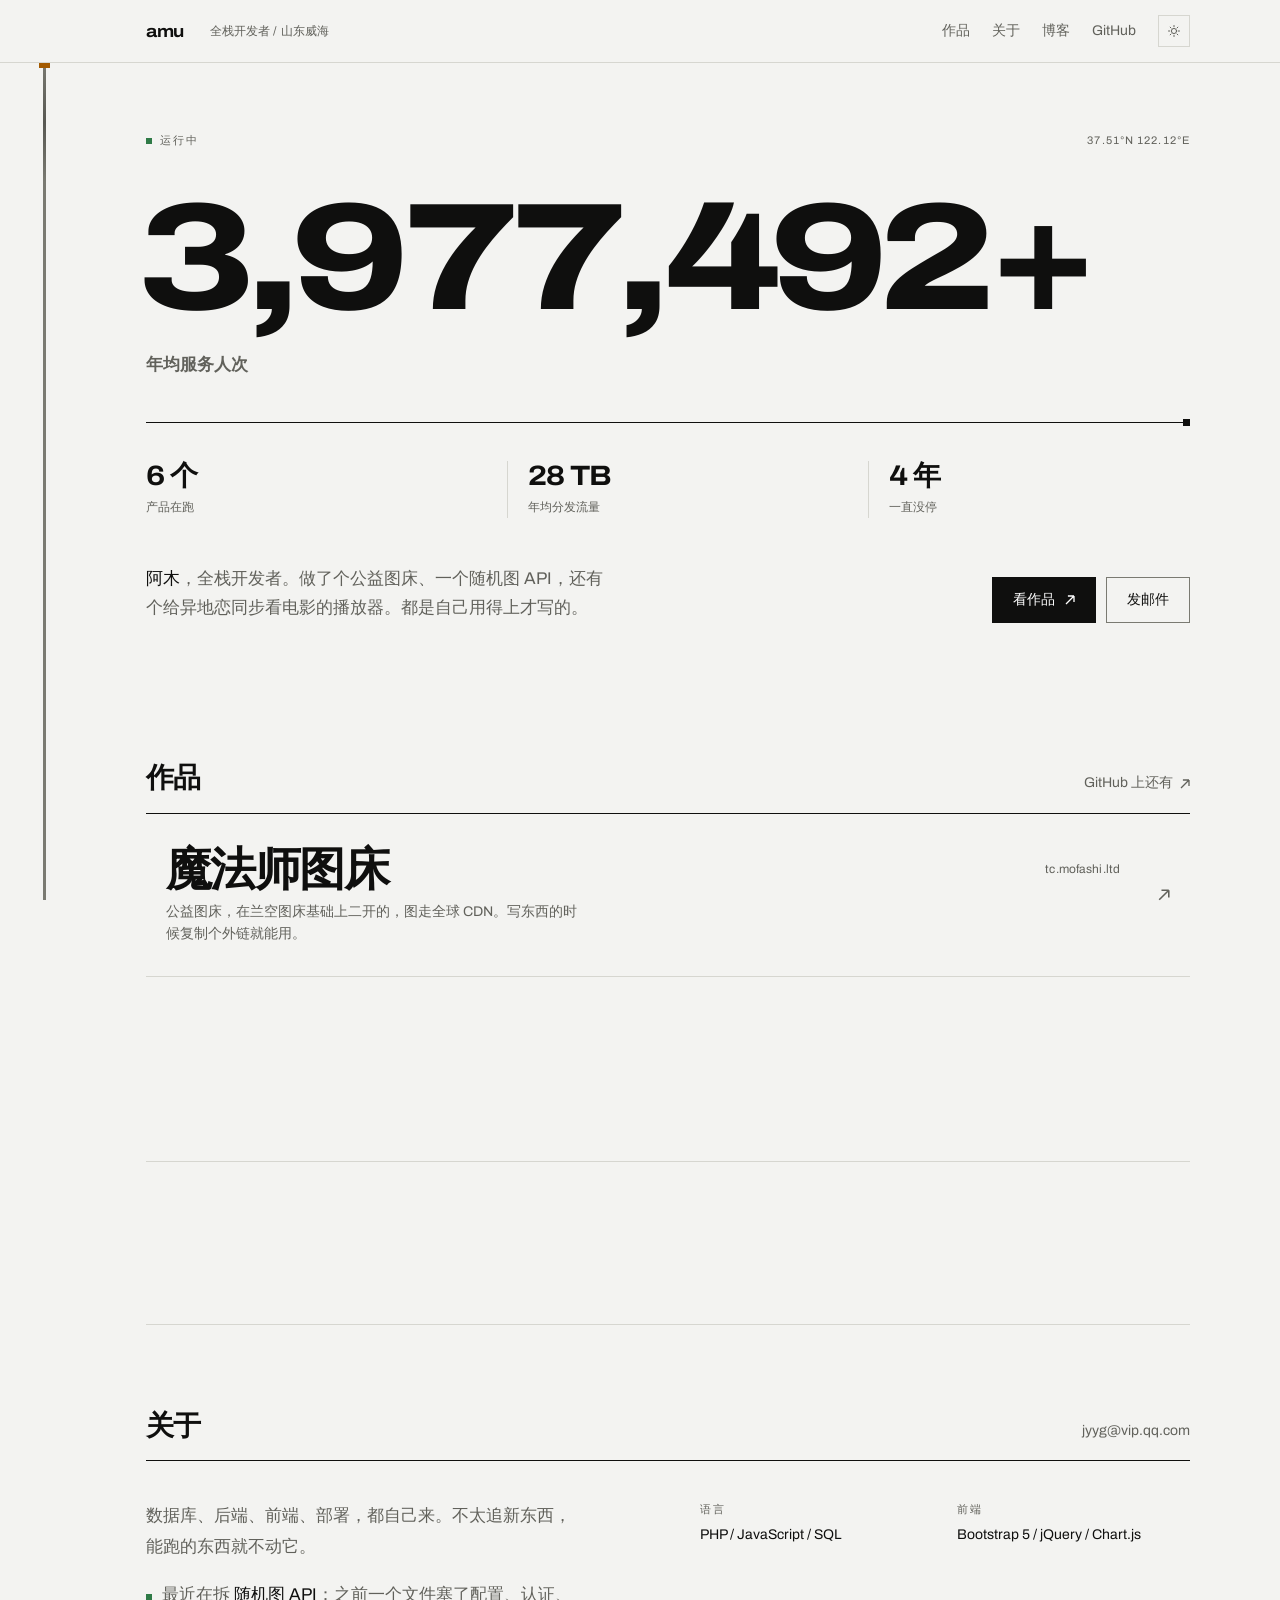
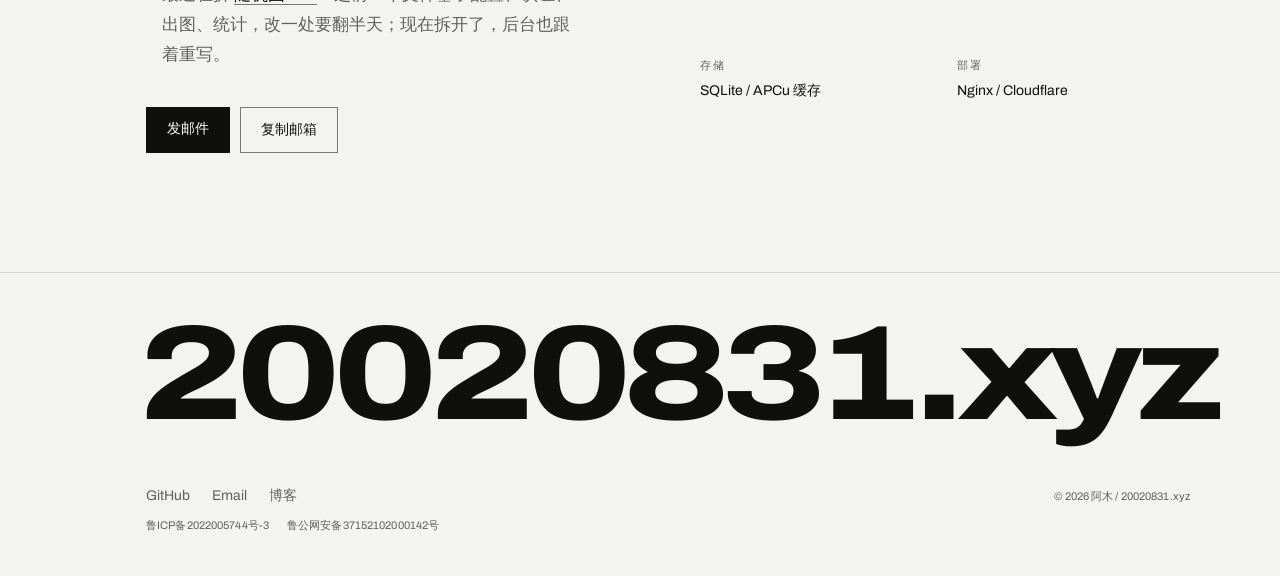
==== commit cdbfc82d: "重做个人主页：从模板感改成「运行中」 视觉按 Awwwards 方法论重做，去掉被点名的模板特征： - 奶油色+陶土 → 中性灰阶，亮色纸与油墨 / 暗色屏幕与荧光 - 三张等宽卡 → 索引行，hov" ====
--- a/index.html
+++ b/index.html
@@ -7,8 +7,8 @@
 <meta name="description" content="阿木（AMU），全栈开发者，在山东威海。做公益图床、随机图 API，还有一个异地同步看电影的播放器。">
 <link rel="canonical" href="https://20020831.xyz/">
 <meta name="color-scheme" content="light dark">
-<meta name="theme-color" media="(prefers-color-scheme: light)" content="#FAF9F7">
-<meta name="theme-color" media="(prefers-color-scheme: dark)" content="#12120F">
+<meta name="theme-color" media="(prefers-color-scheme: light)" content="#F3F3F1">
+<meta name="theme-color" media="(prefers-color-scheme: dark)" content="#0C0C0B">
 <meta name="author" content="阿木 AMU">
 <meta name="format-detection" content="telephone=no,email=no,address=no">
 
@@ -18,6 +18,7 @@
 <link rel="icon" href="favicon.ico" sizes="32x32">
 <link rel="icon" href="assets/favicon.svg" type="image/svg+xml" sizes="any">
 <link rel="apple-touch-icon" href="assets/apple-touch-icon.png">
+<link rel="preload" href="assets/fonts/archivo-latin.woff2" as="font" type="font/woff2" crossorigin>
 <link rel="stylesheet" href="assets/style.css">
 
 <meta property="og:type" content="website">
@@ -39,184 +40,142 @@
 <meta name="twitter:image:alt" content="阿木 AMU，全栈开发者">
 
 <script type="application/ld+json">
-{"@context":"https://schema.org","@type":"Person","@id":"https://20020831.xyz/#person","name":"阿木","alternateName":"AMU","url":"https://20020831.xyz/","image":"https://20020831.xyz/assets/og.png","jobTitle":"全栈开发者","email":"jyyg@vip.qq.com","alumniOf":{"@type":"CollegeOrUniversity","name":"华北电力大学"},"homeLocation":{"@type":"Place","name":"山东威海"},"sameAs":["https://github.com/muziqiu2","https://blog.20020831.xyz/"],"knowsAbout":["PHP","JavaScript","SQL","Nginx","Cloudflare"]}
+{"@context":"https://schema.org","@type":"Person","@id":"https://20020831.xyz/#person","name":"阿木","alternateName":"AMU","url":"https://20020831.xyz/","image":"https://20020831.xyz/assets/og.png","jobTitle":"全栈开发者","email":"jyyg@vip.qq.com","homeLocation":{"@type":"Place","name":"山东威海"},"sameAs":["https://github.com/muziqiu2","https://blog.20020831.xyz/"],"knowsAbout":["PHP","JavaScript","SQL","Nginx","Cloudflare"]}
 </script>
 </head>
 <body>
 
 <a class="skip" href="#main">跳到主要内容</a>
-<div class="progress" data-progress aria-hidden="true"></div>
-
-<header class="nav">
-  <div class="wrap nav-in">
-    <a class="brand" href="/">amu<span class="host">@20020831</span><em>:~$</em></a>
-    <nav aria-label="主导航">
+<div class="bar" aria-hidden="true"></div>
+<div class="rail" aria-hidden="true"><span class="fill"></span><span class="flow"></span><span class="head"></span></div>
+
+<header class="top">
+  <div class="wrap top-in">
+    <a class="mark" href="/">amu</a>
+    <p class="top-meta">全栈开发者 / 山东威海</p>
+    <nav class="nav" aria-label="主导航">
       <a href="#work">作品</a>
-      <a href="https://blog.20020831.xyz/" target="_blank" rel="noopener">博客 <span aria-hidden="true">↗</span></a>
       <a href="#about">关于</a>
-      <a href="https://github.com/muziqiu2" target="_blank" rel="noopener">GitHub <span aria-hidden="true">↗</span></a>
-      <button class="theme-btn" type="button" data-theme-toggle aria-label="深色模式" aria-pressed="false" title="切换到深色模式">
-        <span class="sun" aria-hidden="true"><svg viewBox="0 0 24 24" width="15" height="15" fill="none" stroke="currentColor" stroke-width="1.8" stroke-linecap="round"><circle cx="12" cy="12" r="4.2"/><path d="M12 2.4v2.2M12 19.4v2.2M2.4 12h2.2M19.4 12h2.2M5.2 5.2l1.6 1.6M17.2 17.2l1.6 1.6M18.8 5.2l-1.6 1.6M6.8 17.2l-1.6 1.6"/></svg></span>
-        <span class="moon" aria-hidden="true"><svg viewBox="0 0 24 24" width="15" height="15" fill="none" stroke="currentColor" stroke-width="1.8" stroke-linecap="round" stroke-linejoin="round"><path d="M20.5 13.2A8.6 8.6 0 1 1 10.8 3.5a6.8 6.8 0 0 0 9.7 9.7z"/></svg></span>
+      <a class="hide-s" href="https://blog.20020831.xyz/" target="_blank" rel="noopener">博客</a>
+      <a class="hide-s" href="https://github.com/muziqiu2" target="_blank" rel="noopener">GitHub</a>
+      <button class="theme" type="button" data-theme-toggle aria-pressed="false" aria-label="深色模式">
+        <span class="sun" aria-hidden="true"><svg viewBox="0 0 24 24" width="14" height="14" fill="none" stroke="currentColor" stroke-width="1.7" stroke-linecap="round"><circle cx="12" cy="12" r="4.4"/><path d="M12 2.6v2.1M12 19.3v2.1M2.6 12h2.1M19.3 12h2.1M5.4 5.4l1.5 1.5M17.1 17.1l1.5 1.5M18.6 5.4l-1.5 1.5M6.9 17.1l-1.5 1.5"/></svg></span>
+        <span class="moon" aria-hidden="true"><svg viewBox="0 0 24 24" width="14" height="14" fill="none" stroke="currentColor" stroke-width="1.7" stroke-linejoin="round"><path d="M20.4 13.3A8.5 8.5 0 1 1 10.7 3.6a6.7 6.7 0 0 0 9.7 9.7z"/></svg></span>
       </button>
     </nav>
   </div>
 </header>
 
-<main class="wrap" id="main" tabindex="-1">
+<main id="main" tabindex="-1">
 
   <section class="hero">
-    <div>
-      <p class="eyebrow">全栈开发者 · 山东威海</p>
-      <h1>做了几个小工具，<br>都还在跑。</h1>
-      <p class="lede">在华北电力大学读书。写了个公益图床、一个随机图 API，还有个给异地恋同步看电影的播放器。都是自己用得上才写的。</p>
+   <div class="wrap">
+    <div class="hero-meta">
+      <span class="status"><i aria-hidden="true"></i>运行中</span>
+      <span class="coord">37.51&deg;N 122.12&deg;E</span>
+    </div>
+
+    <h1 class="hero-h1">
+      <span class="mega" data-count="4000000" data-suffix="+">4,000,000+</span>
+      <span class="mega-cap">年均服务人次</span>
+    </h1>
+
+    <div class="rule" aria-hidden="true"><span class="live"></span><span class="cap"></span></div>
+
+    <div class="readings">
+      <div><b>6 个</b><span>产品在跑</span></div>
+      <div><b>28 TB</b><span>年均分发流量</span></div>
+      <div><b>4 年</b><span>一直没停</span></div>
+    </div>
+
+    <div class="hero-foot">
+      <p class="lede"><strong>阿木</strong>，全栈开发者。做了个公益图床、一个随机图 API，还有个给异地恋同步看电影的播放器。都是自己用得上才写的。</p>
       <div class="cta">
-        <a class="btn btn-primary" href="#work">看作品 <span aria-hidden="true">→</span></a>
-        <a class="btn" href="mailto:jyyg@vip.qq.com">发邮件</a>
-        <span class="status"><span class="pulse" aria-hidden="true"></span>不忙，能接活</span>
+        <a class="btn" href="#work">看作品 <svg class="arw" viewBox="0 0 10 10" width="10" height="10" aria-hidden="true"><path d="M1 9L9 1M9 1H2.9M9 1v6.1" fill="none" stroke="currentColor" stroke-width="1.3"/></svg></a>
+        <a class="btn ghost" href="mailto:jyyg@vip.qq.com">发邮件</a>
       </div>
     </div>
-    <pre class="term"><span class="cmd"><em>$</em> whoami
-amu · full-stack</span><span class="cmd cmd-2"><em>$</em> ls ./stack
-php  javascript  sql
-nginx  sqlite  cloudflare</span><span class="cmd"><em>$</em> cat status.txt
-open to freelance<span class="caret" aria-hidden="true"></span></span></pre>
+   </div>
   </section>
 
-  <div class="metrics">
-    <div><b>6 个</b><span>在跑的产品</span></div>
-    <div><b>3,700 万</b><span>月请求量</span></div>
-    <div><b>7 TB</b><span>月流量</span></div>
-    <div><b>4 年</b><span>持续维护</span></div>
-  </div>
-
   <section class="sec" id="work">
-    <div class="sec-head" data-reveal>
-      <h2><span class="num">01</span>作品</h2>
-      <a class="more" href="https://github.com/muziqiu2" target="_blank" rel="noopener">其他项目在 GitHub <span aria-hidden="true">↗</span></a>
-    </div>
-    <div class="cards">
-
-      <article class="card" data-card data-reveal>
-        <div class="card-in">
-          <div class="face front" data-face="front">
-            <div class="card-top">
-              <span class="dot" aria-hidden="true"></span>
-              <h3>魔法师图床</h3>
-            </div>
-            <p class="desc">公益图床，兰空那套搭的，图走全球 CDN。写东西的时候复制个外链就能用。</p>
-            <div class="tags"><span>兰空图床</span><span>CDN</span></div>
-          </div>
-          <div class="face back" id="back-1" data-face="back">
-            <p class="bk-title">魔法师图床</p>
-            <dl class="spec">
-              <div><dt>技术</dt><dd>兰空图床 · 全球 CDN</dd></div>
-              <div><dt>费用</dt><dd>永久免费</dd></div>
-              <div><dt>状态</dt><dd>在线 4 年</dd></div>
-            </dl>
-          </div>
-        </div>
-        <div class="card-foot">
-          <a class="card-link" href="https://tc.mofashi.ltd/" target="_blank" rel="noopener">打开 tc.mofashi.ltd <span class="ico" aria-hidden="true">↗</span></a>
-          <button class="flip-btn" type="button" data-flip aria-expanded="false" aria-controls="back-1">
-            <span class="txt">详情</span><span class="ico" aria-hidden="true">↻</span>
-          </button>
-        </div>
-      </article>
-
-      <article class="card" data-card data-reveal>
-        <div class="card-in">
-          <div class="face front" data-face="front">
-            <div class="card-top">
-              <span class="dot" aria-hidden="true"></span>
-              <h3>魔法师随机图片 API</h3>
-            </div>
-            <p class="desc">PHP + SQLite 的随机图 API，手机和电脑给的图不一样。要跳转就 302，要数据就直接给 JSON。后台有统计，升级回滚走 GitHub Releases。</p>
-            <div class="tags"><span>PHP</span><span>SQLite</span><span>MIT</span></div>
-          </div>
-          <div class="face back" id="back-2" data-face="back">
-            <p class="bk-title">魔法师随机图片 API</p>
-            <dl class="spec">
-              <div><dt>版本</dt><dd>v3.2.3.5</dd></div>
-              <div><dt>技术</dt><dd>PHP · SQLite · APCu</dd></div>
-              <div><dt>许可</dt><dd>MIT</dd></div>
-              <div><dt>源码</dt><dd><a href="https://github.com/muziqiu2/img-api" target="_blank" rel="noopener">muziqiu2/img-api</a></dd></div>
-            </dl>
-          </div>
-        </div>
-        <div class="card-foot">
-          <a class="card-link" href="https://sjtp.api.mofashi.ltd/" target="_blank" rel="noopener">打开 sjtp.api.mofashi.ltd <span class="ico" aria-hidden="true">↗</span></a>
-          <button class="flip-btn" type="button" data-flip aria-expanded="false" aria-controls="back-2">
-            <span class="txt">详情</span><span class="ico" aria-hidden="true">↻</span>
-          </button>
-        </div>
-      </article>
-
-      <article class="card" data-card data-reveal>
-        <div class="card-in">
-          <div class="face front" data-face="front">
-            <div class="card-top">
-              <span class="dot" aria-hidden="true"></span>
-              <h3>自由播放器</h3>
-            </div>
-            <p class="desc">给异地恋用的。扔个视频链接进去就能开房间，两个人一起暂停、一起快进。MP4 和 m3u8 都行，没有广告。</p>
-            <div class="tags"><span>VideoTogether</span><span>m3u8</span></div>
-          </div>
-          <div class="face back" id="back-3" data-face="back">
-            <p class="bk-title">自由播放器</p>
-            <dl class="spec">
-              <div><dt>技术</dt><dd>VideoTogether</dd></div>
-              <div><dt>格式</dt><dd>MP4 · m3u8</dd></div>
-              <div><dt>广告</dt><dd>无</dd></div>
-            </dl>
-          </div>
-        </div>
-        <div class="card-foot">
-          <a class="card-link" href="https://zybfq.mofashi.ltd/" target="_blank" rel="noopener">打开 zybfq.mofashi.ltd <span class="ico" aria-hidden="true">↗</span></a>
-          <button class="flip-btn" type="button" data-flip aria-expanded="false" aria-controls="back-3">
-            <span class="txt">详情</span><span class="ico" aria-hidden="true">↻</span>
-          </button>
-        </div>
-      </article>
-
-    </div>
+   <div class="wrap">
+    <div class="sec-head">
+      <h2>作品</h2>
+      <a class="more" href="https://github.com/muziqiu2" target="_blank" rel="noopener">GitHub 上还有 <svg class="arw" viewBox="0 0 10 10" width="10" height="10" aria-hidden="true"><path d="M1 9L9 1M9 1H2.9M9 1v6.1" fill="none" stroke="currentColor" stroke-width="1.3"/></svg></a>
+    </div>
+
+    <ol class="index">
+      <li>
+        <a href="https://tc.mofashi.ltd/" target="_blank" rel="noopener">
+          <span class="r-name">魔法师图床</span>
+          <span class="r-desc">公益图床，在兰空图床基础上二开的，图走全球 CDN。写东西的时候复制个外链就能用。</span>
+          <span class="r-host">tc.mofashi.ltd</span>
+          <span class="r-go" aria-hidden="true"><svg viewBox="0 0 10 10" width="12" height="12"><path d="M1 9L9 1M9 1H2.9M9 1v6.1" fill="none" stroke="currentColor" stroke-width="1.3"/></svg></span>
+        </a>
+      </li>
+      <li>
+        <a href="https://sjtp.api.mofashi.ltd/" target="_blank" rel="noopener">
+          <span class="r-name">魔法师随机图片 API</span>
+          <span class="r-desc">PHP + SQLite 的随机图 API，手机和电脑给的图不一样。要跳转就 302，要数据就直接给 JSON。后台有统计，升级回滚走 GitHub Releases。</span>
+          <span class="r-host">sjtp.api.mofashi.ltd</span>
+          <span class="r-go" aria-hidden="true"><svg viewBox="0 0 10 10" width="12" height="12"><path d="M1 9L9 1M9 1H2.9M9 1v6.1" fill="none" stroke="currentColor" stroke-width="1.3"/></svg></span>
+        </a>
+      </li>
+      <li>
+        <a href="https://zybfq.mofashi.ltd/" target="_blank" rel="noopener">
+          <span class="r-name">自由播放器</span>
+          <span class="r-desc">给异地恋用的。扔个视频链接进去就能开房间，两个人一起暂停、一起快进。MP4 和 m3u8 都行，没有广告。</span>
+          <span class="r-host">zybfq.mofashi.ltd</span>
+          <span class="r-go" aria-hidden="true"><svg viewBox="0 0 10 10" width="12" height="12"><path d="M1 9L9 1M9 1H2.9M9 1v6.1" fill="none" stroke="currentColor" stroke-width="1.3"/></svg></span>
+        </a>
+      </li>
+    </ol>
+   </div>
   </section>
 
   <section class="sec" id="about">
-    <div class="sec-head" data-reveal>
-      <h2><span class="num">02</span>关于</h2>
+   <div class="wrap">
+    <div class="sec-head">
+      <h2>关于</h2>
       <a class="more" href="mailto:jyyg@vip.qq.com">jyyg@vip.qq.com</a>
     </div>
-    <div class="about-grid">
-      <div data-reveal>
-        <p class="lede">数据库、后端、前端、部署，都自己来。不太追新东西，能跑的东西就不动它。</p>
-        <p class="now"><span class="pulse" aria-hidden="true"></span><span>最近在拆 <a href="https://github.com/muziqiu2/img-api" target="_blank" rel="noopener">随机图 API</a>：之前一个文件塞了配置、认证、出图、统计，改一处要翻半天；现在拆开了，后台也跟着重写。</span></p>
+
+    <div class="about">
+      <div>
+        <p>数据库、后端、前端、部署，都自己来。不太追新东西，能跑的东西就不动它。</p>
+        <p class="now"><span class="dot" aria-hidden="true"></span><span>最近在拆 <a class="inline" href="https://github.com/muziqiu2/img-api" target="_blank" rel="noopener">随机图 API</a>：之前一个文件塞了配置、认证、出图、统计，改一处要翻半天；现在拆开了，后台也跟着重写。</span></p>
         <div class="about-cta">
-          <a class="btn btn-primary" href="mailto:jyyg@vip.qq.com">发邮件</a>
-          <button class="btn copy-btn" type="button" data-copy="jyyg@vip.qq.com">
-            <span class="txt">复制邮箱</span>
-          </button>
+          <a class="btn" href="mailto:jyyg@vip.qq.com">发邮件</a>
+          <button class="btn ghost copy-btn" type="button" data-copy="jyyg@vip.qq.com"><span class="txt">复制邮箱</span></button>
         </div>
         <p class="copy-hint" role="status" aria-live="polite"></p>
       </div>
-      <dl class="stack" data-reveal>
-        <div><dt>语言</dt><dd>PHP · JavaScript · SQL</dd></div>
-        <div><dt>前端</dt><dd>Bootstrap 5 · jQuery · Chart.js</dd></div>
-        <div><dt>存储</dt><dd>SQLite · APCu 缓存</dd></div>
-        <div><dt>部署</dt><dd>Nginx · Cloudflare</dd></div>
+
+      <dl class="spec">
+        <div><dt>语言</dt><dd>PHP / JavaScript / SQL</dd></div>
+        <div><dt>前端</dt><dd>Bootstrap 5 / jQuery / Chart.js</dd></div>
+        <div><dt>存储</dt><dd>SQLite / APCu 缓存</dd></div>
+        <div><dt>部署</dt><dd>Nginx / Cloudflare</dd></div>
       </dl>
     </div>
+   </div>
   </section>
 
 </main>
 
 <footer>
-  <div class="wrap foot-in">
-    <p>© 2026 阿木 · 20020831.xyz</p>
-    <div class="foot-links">
-      <a href="https://github.com/muziqiu2" target="_blank" rel="noopener">GitHub</a>
-      <a href="mailto:jyyg@vip.qq.com">Email</a>
-      <a href="https://blog.20020831.xyz/" target="_blank" rel="noopener">Blog</a>
+  <div class="wrap">
+    <p class="foot-mark" aria-hidden="true">20020831.xyz</p>
+    <div class="foot-row">
+      <div class="foot-links">
+        <a href="https://github.com/muziqiu2" target="_blank" rel="noopener">GitHub</a>
+        <a href="mailto:jyyg@vip.qq.com">Email</a>
+        <a href="https://blog.20020831.xyz/" target="_blank" rel="noopener">博客</a>
+      </div>
+      <p class="foot-legal">&copy; 2026 阿木 / 20020831.xyz</p>
+    </div>
+    <div class="foot-legal foot-beian">
       <a href="https://beian.miit.gov.cn/" target="_blank" rel="nofollow noopener">鲁ICP备2022005744号-3</a>
       <a href="https://beian.mps.gov.cn/#/query/webSearch?code=37152102000142" target="_blank" rel="nofollow noopener">鲁公网安备37152102000142号</a>
     </div>
@@ -225,17 +184,17 @@
 
 <script>
 /* ============================================================
-   全站交互。原则：
-   1. 不引入依赖，全部渐进增强 —— 没 JS 时内容照样完整可读；
-   2. 所有动效都尊重 prefers-reduced-motion；
-   3. 每个控件都有可读的名字和正确的 ARIA 状态。
+   运行中 / Uptime
+   1. 无 JS 时内容完整可读，数字直接显示终值
+   2. 所有动效尊重 prefers-reduced-motion
+   3. 滚动只写一个 CSS 变量，不做布局读写
    ============================================================ */
 (function () {
   var html = document.documentElement;
   html.classList.add('js');
   var reduce = window.matchMedia('(prefers-reduced-motion: reduce)');
 
-  /* ---------- 1. 主题切换（记住选择，默认跟随系统）---------- */
+  /* ---------- 主题 ---------- */
   var KEY = 'amu-theme';
   var toggle = document.querySelector('[data-theme-toggle]');
 
@@ -247,9 +206,8 @@
   function paintBtn() {
     if (!toggle) return;
     var isDark = resolved() === 'dark';
-    toggle.setAttribute('aria-label', '深色模式');
     toggle.setAttribute('aria-pressed', isDark ? 'true' : 'false');
-    toggle.setAttribute('title', isDark ? '切换到浅色模式' : '切换到深色模式');
+    toggle.setAttribute('aria-label', isDark ? '浅色模式' : '深色模式');
   }
   try {
     var saved = localStorage.getItem(KEY);
@@ -265,17 +223,13 @@
       paintBtn();
     });
   }
-  /* 用户没手动选过时，系统主题变了要跟着变 */
   window.matchMedia('(prefers-color-scheme: dark)').addEventListener('change', function () {
     if (!html.getAttribute('data-theme')) paintBtn();
   });
 
-  /* ---------- 2. 阅读进度 + 3. 导航高亮 ----------
-     不依赖 rAF：滚动事件本身已按帧合并；偏移只在 resize / load 时量一次，
-     scroll 里只做算术和 class 切换，不会触发强制重排。 */
-  var bar = document.querySelector('[data-progress]');
-  var links = [].slice.call(document.querySelectorAll('.nav nav a[href^="#"]'));
-  var targets = links.map(function (a) { return document.querySelector(a.getAttribute('href')); });
+  /* ---------- 轨道进度 + 导航高亮 ---------- */
+  var navLinks = [].slice.call(document.querySelectorAll('.nav a[href^="#"]'));
+  var targets = navLinks.map(function (a) { return document.querySelector(a.getAttribute('href')); });
   var marks = [];
   var scrollMax = 0;
 
@@ -287,29 +241,55 @@
   }
   function paint() {
     var y = window.scrollY;
-    if (bar) bar.style.setProperty('--p', (scrollMax > 0 ? Math.min(1, Math.max(0, y / scrollMax)) : 0).toFixed(4));
+    html.style.setProperty('--p', (scrollMax > 0 ? Math.min(1, Math.max(0, y / scrollMax)) : 0).toFixed(4));
 
     var line = y + window.innerHeight * 0.35;
     var current = -1;
     for (var i = 0; i < marks.length; i++) if (marks[i] <= line) current = i;
-    links.forEach(function (a, i) {
-      var on = i === current;
-      if (on) a.setAttribute('aria-current', 'true');
+    navLinks.forEach(function (a, i) {
+      if (i === current) a.setAttribute('aria-current', 'true');
       else a.removeAttribute('aria-current');
-      a.classList.toggle('is-active', on);
-    });
-  }
-
+    });
+  }
   window.addEventListener('scroll', paint, { passive: true });
   window.addEventListener('resize', function () { measure(); paint(); });
   window.addEventListener('load', measure);
   measure();
   paint();
-  setTimeout(measure, 600);   /* 字体和布局稳定之后再量一次 */
+  setTimeout(measure, 600);
   if (document.fonts && document.fonts.ready) document.fonts.ready.then(measure);
 
-  /* ---------- 4. 滚动入场（只播一次，进来就停）---------- */
-  var items = [].slice.call(document.querySelectorAll('[data-reveal]'));
+  /* ---------- 通电：进门时水平轨道从左推到底 ---------- */
+  setTimeout(function () { html.classList.add('is-live'); }, 90);
+
+  /* ---------- 数字滚动：一次，滚完就停 ---------- */
+  var el = document.querySelector('[data-count]');
+  if (el) {
+    var target = parseInt(el.getAttribute('data-count'), 10);
+    var suffix = el.getAttribute('data-suffix') || '';
+    var fmt = function (n) { return n.toLocaleString('en-US') + suffix; };
+    if (!isFinite(target)) target = 0;
+    if (reduce.matches) {
+      el.textContent = fmt(target);
+    } else {
+      var dur = 1500;
+      var start = null;
+      var step = function (t) {
+        if (start === null) start = t;
+        var k = Math.min(1, (t - start) / dur);
+        var e = 1 - Math.pow(1 - k, 3);
+        el.textContent = fmt(Math.round(target * e));
+        if (k < 1) requestAnimationFrame(step);
+        else el.textContent = fmt(target);
+      };
+      setTimeout(function () { requestAnimationFrame(step); }, 260);
+      /* 兜底：标签页切走 / rAF 被节流时，别让数字卡在中间值 */
+      setTimeout(function () { el.textContent = fmt(target); }, dur + 700);
+    }
+  }
+
+  /* ---------- 作品行揭示 ---------- */
+  var rows = [].slice.call(document.querySelectorAll('.index a'));
   if ('IntersectionObserver' in window && !reduce.matches) {
     var io = new IntersectionObserver(function (entries) {
       entries.forEach(function (en) {
@@ -317,24 +297,19 @@
         en.target.classList.add('is-in');
         io.unobserve(en.target);
       });
-    }, { rootMargin: '0px', threshold: 0.01 });
-    items.forEach(function (el) {
-      /* 已经在视口里的直接显示：不要"加载完再淡入"，也不要让探进首屏的那一条是空白 */
-      if (el.getBoundingClientRect().top < window.innerHeight) {
-        el.classList.add('is-in', 'no-anim');
-      } else {
-        io.observe(el);
-      }
+    }, { threshold: 0.01 });
+    rows.forEach(function (r) {
+      if (r.getBoundingClientRect().top < window.innerHeight) r.classList.add('is-in');
+      else io.observe(r);
     });
   } else {
-    items.forEach(function (el) { el.classList.add('is-in', 'no-anim'); });
-  }
-  /* 保险：万一 observer 没触发，2.5s 后全部放出来，绝不把内容锁死 */
+    rows.forEach(function (r) { r.classList.add('is-in'); });
+  }
   setTimeout(function () {
-    items.forEach(function (el) { el.classList.add('is-in'); });
+    rows.forEach(function (r) { r.classList.add('is-in'); });
   }, 2500);
 
-  /* ---------- 5. 复制邮箱 ---------- */
+  /* ---------- 复制邮箱 ---------- */
   var copyBtn = document.querySelector('[data-copy]');
   var hint = document.querySelector('.copy-hint');
   var hintTimer;
@@ -376,46 +351,7 @@
       }
     });
   }
-
-  /* ---------- 6. 翻面（hover 预览 + 点按锁定）---------- */
-  [].slice.call(document.querySelectorAll('[data-card]')).forEach(function (card) {
-    var btn = card.querySelector('[data-flip]');
-    var txt = btn.querySelector('.txt');
-    var front = card.querySelector('[data-face="front"]');
-    var back = card.querySelector('[data-face="back"]');
-    var backLinks = [].slice.call(back.querySelectorAll('a'));
-
-    back.setAttribute('aria-hidden', 'true');
-    backLinks.forEach(function (a) { a.setAttribute('tabindex', '-1'); });
-
-    function setState(flipped) {
-      card.dataset.flipped = flipped ? 'true' : 'false';
-      btn.setAttribute('aria-expanded', flipped ? 'true' : 'false');
-      txt.textContent = flipped ? '返回' : '详情';
-      if (flipped) {
-        back.removeAttribute('aria-hidden');
-        backLinks.forEach(function (a) { a.removeAttribute('tabindex'); });
-        front.setAttribute('aria-hidden', 'true');
-      } else {
-        back.setAttribute('aria-hidden', 'true');
-        backLinks.forEach(function (a) { a.setAttribute('tabindex', '-1'); });
-        front.removeAttribute('aria-hidden');
-      }
-    }
-
-    btn.addEventListener('click', function () {
-      card.dataset.user = 'true';   /* 用过按钮之后，这一卡不再响应 hover */
-      setState(card.dataset.flipped !== 'true');
-    });
-
-    card.addEventListener('keydown', function (e) {
-      if (e.key === 'Escape' && card.dataset.flipped === 'true') setState(false);
-    });
-
-    setState(false);
-  });
 })();
 </script>
 </body>
 </html>
-
--- a/assets/style.css
+++ b/assets/style.css
@@ -1,267 +1,370 @@
 /* ============================================================
-   tokens
-   - 字号收敛成 5 档：12 / 13 / 14 / 16 / 24（+ h1 的 clamp）
-   - --ink-3 = #6F6F66：小字对比度 4.82:1（原来 #8C8C84 只有 3.22:1）
-   - 语义色靠 token 走，深色模式只换 token，不重写组件
-   ============================================================ */
+   运行中 / Uptime
+   概念：这不是一份简历，是一台跑了四年的机器的运行画面。
+   规则：一条轨道贯通全站，滚到哪通电到哪。
+   ============================================================ */
+
+@font-face{
+  font-family:'Archivo';
+  src:url('fonts/archivo-latin.woff2') format('woff2');
+  font-weight:400 800;
+  font-stretch:62% 125%;
+  font-style:normal;
+  font-display:swap;
+}
+
+/* ---------- tokens ---------- */
 :root{
   color-scheme:light;
-  --ink:#1A1A18; --ink-2:#57574F; --ink-3:#6F6F66; --ink-4:#8C8C84;
-  --bg:#FAF9F7; --surface:#FFFFFF;
-  --line:#E6E4DF; --line-2:#8C8C84; --border-btn:#8C8C84;
-  --accent:#B45309; --accent-soft:#FBF1E5; --live:#3F9A5B;
-  --back-bg:#1A1A18; --back-fg:#FFFFFF;
-  --btn-bg:#1A1A18; --btn-fg:#FFFFFF;
-  --mono:"SFMono-Regular",ui-monospace,Menlo,Consolas,"Liberation Mono",monospace;
-  --sans:-apple-system,BlinkMacSystemFont,"Segoe UI","PingFang SC","Hiragino Sans GB","Microsoft YaHei",sans-serif;
-}
-/* 深色 token：系统偏好 + 手动切换共用同一套 */
+  --ground:#F3F3F1; --surface:#E9E9E5;
+  --ink:#0F0F0E; --muted:#61615B;
+  --line:#D6D6D0; --line-strong:#7A7A72;
+  --accent:#A35A00; --accent-on:#FFFFFF;
+  --rail-fill:#0F0F0E;
+  --live:#2F7A47;
+  --btn-bg:#0F0F0E; --btn-fg:#FFFFFF;
+
+  --f:'Archivo',-apple-system,BlinkMacSystemFont,'Segoe UI','PingFang SC','Hiragino Sans GB','Microsoft YaHei',sans-serif;
+
+  --t-mega:clamp(2.5rem,0.4rem + 11.4vw,9.6rem);
+  --t-xl:clamp(1.7rem,1.2rem + 2.2vw,2.9rem);
+  --t-l:clamp(1.3rem,1.14rem + 0.9vw,1.75rem);
+  --t-body:clamp(1rem,0.96rem + 0.2vw,1.0625rem);
+  --t-s:0.875rem;
+  --t-xs:0.75rem;
+  --t-2xs:0.6875rem;
+
+  --ease:cubic-bezier(.22,1,.36,1);
+  --p:0;
+}
 @media (prefers-color-scheme:dark){
   :root:not([data-theme="light"]){
     color-scheme:dark;
-    --ink:#EDEDEA; --ink-2:#B7B7AE; --ink-3:#8F8F86; --ink-4:#71716A;
-    --bg:#12120F; --surface:#1A1A17;
-    --line:#2C2C28; --line-2:#8F8F86; --border-btn:#6E6E66;
-    --accent:#E8A44C; --accent-soft:#2A2118; --live:#5FBF7F;
-    --back-bg:#23231F; --back-fg:#FFFFFF;
-    --btn-bg:#EDEDEA; --btn-fg:#12120F;
+    --ground:#0C0C0B; --surface:#151513;
+    --ink:#EDEDE9; --muted:#8A8A82;
+    --line:#262623; --line-strong:#7C7C74;
+    --accent:#FFB000; --accent-on:#0C0C0B;
+    --rail-fill:#FFB000;
+    --live:#5FBF7F;
+    --btn-bg:#EDEDE9; --btn-fg:#0C0C0B;
   }
 }
 :root[data-theme="dark"]{
   color-scheme:dark;
-  --ink:#EDEDEA; --ink-2:#B7B7AE; --ink-3:#8F8F86; --ink-4:#71716A;
-  --bg:#12120F; --surface:#1A1A17;
-  --line:#2C2C28; --line-2:#8F8F86; --border-btn:#6E6E66;
-  --accent:#E8A44C; --accent-soft:#2A2118; --live:#5FBF7F;
-  --back-bg:#23231F; --back-fg:#FFFFFF;
-  --btn-bg:#EDEDEA; --btn-fg:#12120F;
+  --ground:#0C0C0B; --surface:#151513;
+  --ink:#EDEDE9; --muted:#8A8A82;
+  --line:#262623; --line-strong:#7C7C74;
+  --accent:#FFB000; --accent-on:#0C0C0B;
+  --rail-fill:#FFB000;
+  --live:#5FBF7F;
+  --btn-bg:#EDEDE9; --btn-fg:#0C0C0B;
 }
 
 *{margin:0;padding:0;box-sizing:border-box}
-html{scroll-behavior:smooth;scroll-padding-top:80px}
-body{font-family:var(--sans);background:var(--bg);color:var(--ink);line-height:1.7;
-  -webkit-font-smoothing:antialiased;font-size:16px}
+html{-webkit-text-size-adjust:100%;scroll-behavior:smooth;scroll-padding-top:84px}
+body{
+  font-family:var(--f);
+  font-size:var(--t-body);
+  line-height:1.62;
+  background:var(--ground);
+  color:var(--ink);
+  -webkit-font-smoothing:antialiased;
+  text-rendering:optimizeLegibility;
+}
 a{color:inherit;text-decoration:none}
-.wrap{max-width:880px;margin:0 auto;padding:0 24px}
-.sr{position:absolute;width:1px;height:1px;overflow:hidden;clip-path:inset(50%);white-space:nowrap}
-
-/* ---------- 阅读进度：固定在顶部的一条 2px 细线 ---------- */
-.progress{position:fixed;top:0;left:0;height:2px;width:100%;z-index:30;
-  background:var(--accent);transform:scaleX(var(--p,0));transform-origin:0 50%;
+img,svg{display:block}
+::selection{background:var(--accent);color:var(--accent-on)}
+
+.wrap{width:100%;max-width:1180px;margin:0 auto;padding:0 26px}
+@media (min-width:1080px){ .wrap{padding-left:96px;padding-right:40px} }
+
+.skip{position:fixed;left:-9999px;top:0;z-index:99;background:var(--surface);
+  color:var(--ink);padding:12px 18px;font-size:var(--t-s);border:1px solid var(--line-strong)}
+.skip:focus{left:16px;top:16px}
+
+/* ============================================================
+   轨道：桌面左侧竖轨 / 移动端顶部横条
+   同一个 --p 驱动，滚到哪亮到哪
+   ============================================================ */
+.bar{position:fixed;top:0;left:0;right:0;height:2px;z-index:20;
+  background:var(--accent);transform:scaleX(var(--p));transform-origin:0 50%;
   pointer-events:none}
-
-/* ---------- 导航 ---------- */
-.nav{position:sticky;top:0;z-index:10;background:var(--bg);border-bottom:1px solid var(--line)}
-.nav-in{display:flex;align-items:center;justify-content:space-between;min-height:62px;gap:16px}
-.brand{font-family:var(--mono);font-size:14px;font-weight:500;white-space:nowrap;
-  transition:color .15s}
-.brand:hover{color:var(--accent)}
-.brand em{font-style:normal;color:var(--accent)}
-.nav nav{display:flex;align-items:center;gap:20px;font-size:14px;color:var(--ink-2)}
-.nav nav a{display:inline-flex;align-items:center;min-height:34px;white-space:nowrap;
-  transition:color .15s}
-.nav nav a:hover{color:var(--ink)}
-.nav nav a.is-active{color:var(--ink);text-decoration:underline;
-  text-decoration-color:var(--accent);text-decoration-thickness:2px;text-underline-offset:7px}
-
-.theme-btn{display:inline-flex;align-items:center;justify-content:center;
-  width:34px;height:34px;flex:none;border-radius:50%;
-  background:transparent;border:1px solid var(--line);color:var(--ink-2);
-  line-height:0;cursor:pointer;
-  transition:color .18s,border-color .18s,background .18s,transform .18s}
-.theme-btn:hover{color:var(--accent);border-color:var(--ink-4);background:var(--surface);transform:rotate(15deg)}
-.theme-btn span{display:inline-flex}
-.theme-btn .moon{display:none}
-:root[data-theme="dark"] .theme-btn .moon{display:inline-flex}
-:root[data-theme="dark"] .theme-btn .sun{display:none}
+@media (min-width:1080px){ .bar{display:none} }
+
+.rail{display:none}
+@media (min-width:1080px){
+  .rail{display:block;position:fixed;top:62px;bottom:0;left:43px;width:3px;
+    background:var(--line-strong);z-index:6;pointer-events:none}
+  .rail .fill{position:absolute;inset:0;background:var(--rail-fill);
+    transform:scaleY(var(--p));transform-origin:50% 0}
+  .rail .head{position:absolute;left:-4px;top:calc(var(--p) * 100%);
+    width:11px;height:11px;margin-top:-5px;background:var(--accent)}
+  /* 空闲态：一段微光沿轨道缓慢下行，和滚动无关，是"还在流"的暗示 */
+  .rail .flow{position:absolute;left:0;width:3px;height:120px;
+    background:linear-gradient(180deg,transparent,var(--rail-fill),transparent);
+    opacity:.32;animation:flow 7s linear infinite}
+}
+@keyframes flow{
+  from{top:-120px}
+  to{top:100%}
+}
+
+/* ============================================================
+   顶栏
+   ============================================================ */
+.top{position:sticky;top:0;z-index:10;background:var(--ground);
+  border-bottom:1px solid var(--line)}
+.top-in{display:flex;align-items:center;min-height:62px;gap:0}
+
+.mark{font-size:1.0625rem;font-weight:700;font-stretch:112%;
+  letter-spacing:-.025em;line-height:1;padding:8px 0;
+  transition:color .18s}
+.mark:hover{color:var(--accent)}
+
+.top-meta{font-size:var(--t-xs);color:var(--muted);letter-spacing:.01em;
+  margin-left:26px;margin-right:auto;padding-top:2px}
+
+.nav{display:flex;align-items:center;gap:22px;font-size:var(--t-s);margin-left:auto}
+.nav a{position:relative;padding:6px 0;color:var(--muted);
+  transition:color .18s}
+.nav a::after{content:'';position:absolute;left:0;bottom:2px;height:1px;width:100%;
+  background:var(--ink);transform:scaleX(0);transform-origin:0 50%;
+  transition:transform .34s var(--ease)}
+.nav a:hover{color:var(--ink)}
+.nav a:hover::after{transform:scaleX(1)}
+.nav a[aria-current="true"]{color:var(--ink)}
+.nav a[aria-current="true"]::after{transform:scaleX(1);background:var(--accent)}
+
+.theme{display:inline-flex;align-items:center;justify-content:center;
+  width:32px;height:32px;flex:none;background:transparent;border:1px solid var(--line);
+  color:var(--muted);cursor:pointer;line-height:0;
+  transition:color .18s,border-color .18s}
+.theme:hover{color:var(--accent);border-color:var(--line-strong)}
+.theme .moon{display:none}
+:root[data-theme="dark"] .theme .moon{display:block}
+:root[data-theme="dark"] .theme .sun{display:none}
 @media (prefers-color-scheme:dark){
-  :root:not([data-theme="light"]) .theme-btn .moon{display:inline-flex}
-  :root:not([data-theme="light"]) .theme-btn .sun{display:none}
-}
-
-/* ---------- 首屏 ---------- */
-.hero{padding:46px 0 34px;display:grid;grid-template-columns:1.18fr .82fr;gap:48px;align-items:start}
-.eyebrow{font-family:var(--mono);font-size:12px;letter-spacing:.1em;color:var(--ink-3);
-  text-transform:uppercase;margin-bottom:18px}
-h1{font-size:clamp(30px,4.2vw,46px);line-height:1.2;font-weight:600;letter-spacing:-.02em}
-.lede{color:var(--ink-2);margin-top:20px;font-size:16px;line-height:1.85;max-width:44ch}
-.cta{display:flex;gap:12px;margin-top:26px;flex-wrap:wrap;align-items:center}
-.btn{display:inline-flex;align-items:center;justify-content:center;gap:6px;font-size:14px;
-  padding:10px 20px;border-radius:8px;border:1px solid var(--border-btn);color:var(--ink-2);
-  background:transparent;font-family:inherit;cursor:pointer;min-height:42px;
-  transition:background .18s,border-color .18s,color .18s,transform .08s}
-.btn:hover{border-color:var(--ink);color:var(--ink)}
-.btn:active{transform:translateY(1px)}
-.btn-primary{background:var(--btn-bg);color:var(--btn-fg);border-color:var(--btn-bg)}
-.btn-primary:hover{background:var(--accent);border-color:var(--accent);color:#fff}
-:root[data-theme="dark"] .btn-primary:hover{color:#12120F}
-.status{display:inline-flex;align-items:center;gap:8px;margin-left:4px;
-  font-family:var(--mono);font-size:12px;color:var(--ink-2);
-  background:var(--surface);border:1px solid var(--line);border-radius:999px;padding:8px 13px}
-.pulse{width:7px;height:7px;border-radius:50%;background:var(--live);flex:none;
-  animation:pulse 2.8s ease-in-out infinite}
-@keyframes pulse{0%,100%{opacity:1}50%{opacity:.25}}
-
-.term{font-family:var(--mono);font-size:12.5px;line-height:1.95;background:var(--surface);
-  border:1px solid var(--line);border-radius:12px;padding:18px 20px;color:var(--ink-2);
-  white-space:pre-wrap;word-break:break-word}
-.term em{font-style:normal;color:var(--accent)}
-.term .cmd{display:block}
-.term .cmd + .cmd{margin-top:14px}
-.term .caret{display:inline-block;width:7px;height:15px;margin-left:3px;vertical-align:-2px;
-  background:var(--accent);animation:blink 1.15s steps(1) infinite}
-@keyframes blink{0%,49%{opacity:1}50%,100%{opacity:0}}
-
-/* ---------- 数据条 ---------- */
-.metrics{display:grid;grid-template-columns:repeat(4,1fr);gap:1px;background:var(--line);
-  border:1px solid var(--line);border-radius:12px;overflow:hidden;margin-top:24px}
-.metrics div{background:var(--bg);padding:22px 8px;text-align:center}
-.metrics b{display:block;font-size:24px;font-weight:600;letter-spacing:-.01em}
-.metrics span{font-size:13px;color:var(--ink-3)}
-
-/* ---------- section 头 ---------- */
-.sec{padding:38px 0 0}
+  :root:not([data-theme="light"]) .theme .moon{display:block}
+  :root:not([data-theme="light"]) .theme .sun{display:none}
+}
+
+/* ============================================================
+   首屏
+   ============================================================ */
+.hero{padding:clamp(38px,5.4vw,74px) 0 clamp(34px,4.4vw,54px)}
+
+.hero-meta{display:flex;align-items:baseline;justify-content:space-between;gap:16px}
+.status{display:inline-flex;align-items:center;gap:8px;
+  font-size:var(--t-2xs);letter-spacing:.16em;text-transform:uppercase;color:var(--muted)}
+.status i{width:6px;height:6px;background:var(--live);flex:none;
+  animation:breathe 3.4s ease-in-out infinite}
+@keyframes breathe{0%,100%{opacity:1}50%{opacity:.22}}
+.coord{font-size:var(--t-2xs);letter-spacing:.1em;color:var(--muted);
+  font-variant-numeric:tabular-nums}
+
+.hero-h1{margin-top:clamp(26px,4vw,46px)}
+.mega{display:block;font-size:var(--t-mega);font-weight:800;font-stretch:122%;
+  line-height:.82;letter-spacing:-.05em;margin-left:-.05em;
+  font-variant-numeric:tabular-nums;text-wrap:nowrap}
+.mega-cap{display:block;margin-top:clamp(20px,2.6vw,30px);max-width:34em;
+  font-size:1.0625rem;color:var(--muted);letter-spacing:0;line-height:1.62}
+
+/* 通电的水平轨道：进门时从左推到右；无 JS 时直接是满的 */
+.rule{position:relative;height:1px;background:var(--line);
+  margin-top:clamp(28px,4vw,44px)}
+.rule .live{position:absolute;inset:0;background:var(--ink);
+  transform:scaleX(1);transform-origin:0 50%}
+.rule .cap{position:absolute;right:0;top:-3px;width:7px;height:7px;
+  background:var(--ink);opacity:1}
+.js .rule .live{transform:scaleX(0);transition:transform 1.05s var(--ease)}
+.js .rule .cap{opacity:0;transition:opacity .3s ease .95s}
+.js.is-live .rule .live{transform:scaleX(1)}
+.js.is-live .rule .cap{opacity:1}
+
+/* 读数：不套卡片，只有数字和标签 */
+.readings{display:grid;grid-template-columns:repeat(3,1fr);
+  gap:clamp(16px,3vw,40px);margin-top:clamp(26px,3.4vw,38px)}
+.readings div{border-left:1px solid var(--line);padding-left:clamp(12px,1.6vw,20px)}
+.readings div:first-child{border-left:0;padding-left:0}
+.readings b{display:block;font-size:var(--t-l);font-weight:700;font-stretch:112%;
+  letter-spacing:-.03em;line-height:1.1;font-variant-numeric:tabular-nums}
+.readings span{display:block;margin-top:6px;font-size:var(--t-xs);color:var(--muted)}
+
+.hero-foot{margin-top:clamp(30px,4vw,46px);display:grid;
+  grid-template-columns:1fr auto;gap:clamp(20px,4vw,48px);align-items:end}
+.lede{font-size:var(--t-body);line-height:1.75;color:var(--muted);max-width:46ch}
+.lede strong{color:var(--ink);font-weight:500}
+
+.cta{display:flex;gap:10px;flex-wrap:wrap}
+
+.btn{display:inline-flex;align-items:center;gap:10px;
+  font-family:inherit;font-size:var(--t-s);font-weight:500;
+  min-height:46px;padding:0 20px;border:1px solid var(--btn-bg);
+  background:var(--btn-bg);color:var(--btn-fg);cursor:pointer;
+  transition:background .22s ease,color .22s ease,border-color .22s ease,transform .22s var(--ease)}
+.btn .arw{transition:transform .28s var(--ease)}
+.btn:hover{background:var(--accent);border-color:var(--accent);color:var(--accent-on);
+  transform:translateX(2px)}
+.btn:hover .arw{transform:translate(3px,-3px)}
+.btn:active{transform:translate(2px,1px)}
+.btn.ghost{background:transparent;color:var(--ink);border-color:var(--line-strong)}
+.btn.ghost:hover{background:transparent;color:var(--accent);border-color:var(--accent)}
+.btn.ghost:hover .arw{transform:none}
+
+/* ============================================================
+   章节头
+   ============================================================ */
+.sec{padding:clamp(58px,7vw,84px) 0 0}
 .sec-head{display:flex;align-items:baseline;justify-content:space-between;
-  padding-bottom:14px;border-bottom:1px solid var(--line);margin-bottom:24px;gap:16px}
-h2{font-size:13px;font-weight:600;letter-spacing:.1em;color:var(--ink-2);
-  display:flex;align-items:baseline;gap:9px}
-h2 .num{font-family:var(--mono);font-size:11px;font-weight:400;letter-spacing:.06em;
-  color:var(--ink-4)}
-
-/* 文本链接的统一手感：hover 时从左往右画一条下划线 */
-.more,.now a,.foot-links a{
-  background-image:linear-gradient(currentColor,currentColor);
-  background-repeat:no-repeat;background-position:0 100%;background-size:0 1px;
-  transition:background-size .3s cubic-bezier(.22,.68,.28,1),color .15s}
-.more:hover,.now a:hover,.foot-links a:hover{background-size:100% 1px}
-.more{font-size:13px;color:var(--ink-2)}
+  gap:20px;padding-bottom:14px;border-bottom:1px solid var(--ink)}
+.sec-head h2{font-size:var(--t-l);font-weight:700;font-stretch:110%;
+  letter-spacing:-.03em;line-height:1.2}
+.more{font-size:var(--t-s);color:var(--muted);display:inline-flex;
+  align-items:center;gap:7px;padding:4px 0;transition:color .18s}
+.more .arw{transition:transform .26s var(--ease)}
 .more:hover{color:var(--ink)}
-
-/* ============================================================
-   作品卡：翻面保留，但拆成「可翻的信息面板 + 常驻的动作行」
-   - 面板：正面 = 是什么（标题 / 描述 / 标签），背面 = 规格表
-   - 动作行：主链接 + 翻面按钮，都在翻转面板之外
-             → 入口永远可见、永远可点，翻面变成纯粹的锦上添花
-   - 翻面：hover 预览（仅精确指针）+ 点按钮锁定（触屏 / 键盘同样可用）
-   ============================================================ */
-.cards{display:grid;grid-template-columns:repeat(auto-fit,minmax(232px,1fr));gap:18px}
-.card{display:flex;flex-direction:column;perspective:1200px}
-.card-in{position:relative;flex:1;display:grid;grid-template-columns:1fr;
-  transform-style:preserve-3d;transition:transform .62s cubic-bezier(.22,.68,.28,1)}
-.face{grid-area:1/1;display:flex;flex-direction:column;overflow:hidden;
-  background:var(--surface);border:1px solid var(--line);border-radius:12px;padding:20px;
-  backface-visibility:hidden;-webkit-backface-visibility:hidden;
-  transition:border-color .25s,box-shadow .25s}
-.card:hover .face.front{border-color:var(--line-2);
-  box-shadow:0 6px 20px -14px rgba(26,26,24,.5)}
-.face.back{transform:rotateY(180deg);background:var(--back-bg);border-color:var(--back-bg);
-  color:var(--back-fg)}
-
-@media (hover:hover) and (pointer:fine){
-  .card:not([data-user="true"]) .card-in:hover{transform:rotateY(180deg)}
-}
-.card[data-flipped="true"] .card-in{transform:rotateY(180deg)}
-
-.card-top{display:flex;align-items:center;gap:8px;margin-bottom:10px}
-.face h3{font-size:16px;font-weight:600;letter-spacing:-.01em}
-.face .desc{font-size:14px;color:var(--ink-2);line-height:1.72;flex:1}
-.dot{width:6px;height:6px;border-radius:50%;background:var(--live);flex:none}
-.tags{display:flex;flex-wrap:wrap;gap:6px;margin-top:16px}
-.tags span{font-family:var(--mono);font-size:12px;color:var(--ink-3);
-  background:var(--bg);border:1px solid var(--line);border-radius:5px;padding:3px 8px}
-
-.bk-title{font-size:16px;font-weight:600}
-.spec{margin:14px 0 0;font-family:var(--mono);font-size:12px;display:grid}
-.spec>div{display:grid;grid-template-columns:54px 1fr;gap:12px;padding:7px 0;
-  border-top:1px solid rgba(255,255,255,.14)}
-.spec>div:first-child{border-top:0;padding-top:0}
-.spec dt{color:rgba(255,255,255,.55)}
-.spec dd{margin:0;color:rgba(255,255,255,.94);line-height:1.5}
-.spec dd a{border-bottom:1px solid rgba(255,255,255,.4)}
-.spec dd a:hover{border-color:#fff}
-
-.card-foot{margin-top:10px;display:flex;align-items:center;gap:12px}
-.card-link{font-family:var(--mono);font-size:12px;color:var(--ink-2);
-  display:inline-flex;align-items:center;gap:6px;min-height:30px;transition:color .15s}
-.card-link:hover{color:var(--accent)}
-.card-link .ico{transition:transform .18s}
-.card-link:hover .ico{transform:translate(2px,-2px)}
-
-.flip-btn{margin-left:auto;display:inline-flex;align-items:center;gap:5px;flex:none;
-  font-family:var(--mono);font-size:11px;letter-spacing:.04em;color:var(--ink-2);
-  background:var(--surface);border:1px solid var(--line);border-radius:999px;
-  padding:0 10px;min-height:30px;cursor:pointer;
-  transition:color .18s,border-color .18s,background .18s,transform .08s}
-.flip-btn:hover{color:var(--accent);border-color:var(--ink-4)}
-.flip-btn:active{transform:translateY(1px)}
-.flip-btn .ico{font-size:12px;line-height:1;transition:transform .5s cubic-bezier(.22,.68,.28,1)}
-.flip-btn:hover .ico{transform:rotate(180deg)}
-
-/* ---------- 关于 ---------- */
-.about-grid{display:grid;grid-template-columns:1.05fr .95fr;gap:48px;align-items:start}
-.about-grid .lede{margin-top:0}
-.now{margin-top:24px;font-size:14px;color:var(--ink-2);display:flex;gap:9px;align-items:baseline}
-.now a{border-bottom:1px solid var(--line-2)}
-.about-cta{margin-top:28px;display:flex;gap:12px;flex-wrap:wrap;align-items:center}
-.copy-hint{font-family:var(--mono);font-size:12px;color:var(--ink-3);
-  margin-top:10px;min-height:18px;transition:opacity .25s;opacity:0}
+.more:hover .arw{transform:translate(3px,-3px)}
+
+/* ============================================================
+   作品：索引行，不是卡片
+   整行就是一个链接，hover 时琥珀从左填满
+   ============================================================ */
+.index{list-style:none}
+.index li{border-bottom:1px solid var(--line)}
+
+.index a{position:relative;isolation:isolate;
+  display:grid;grid-template-columns:1fr auto 22px;
+  grid-template-areas:"name host go" "desc desc go";
+  gap:6px 28px;align-items:baseline;
+  padding:clamp(20px,2.6vw,30px) clamp(12px,2vw,20px);
+  transition:color .3s ease}
+.index a::before{content:'';position:absolute;inset:0;z-index:-1;
+  background:var(--accent);transform:scaleX(0);transform-origin:0 50%;
+  transition:transform .5s var(--ease)}
+.index a:hover::before,
+.index a:focus-visible::before{transform:scaleX(1)}
+
+.r-name{grid-area:name;font-size:var(--t-xl);font-weight:700;font-stretch:108%;
+  letter-spacing:-.035em;line-height:1.1;
+  transition:transform .4s var(--ease)}
+.r-desc{grid-area:desc;font-size:var(--t-s);color:var(--muted);line-height:1.6;
+  max-width:52ch;transition:color .3s ease}
+.r-host{grid-area:host;font-size:var(--t-xs);color:var(--muted);
+  font-variant-numeric:tabular-nums;letter-spacing:.01em;
+  transition:color .3s ease;align-self:center}
+.r-go{grid-area:go;align-self:center;justify-self:end;color:var(--muted);
+  transition:transform .3s var(--ease),color .3s ease}
+
+.index a:hover,.index a:focus-visible{color:var(--accent-on)}
+.index a:hover .r-desc,
+.index a:hover .r-host,
+.index a:hover .r-go,
+.index a:focus-visible .r-desc,
+.index a:focus-visible .r-host,
+.index a:focus-visible .r-go{color:var(--accent-on)}
+.index a:hover .r-name,
+.index a:focus-visible .r-name{transform:translateX(8px)}
+.index a:hover .r-go,
+.index a:focus-visible .r-go{transform:translate(3px,-3px)}
+
+/* 揭示：只编排这一处 */
+.js .index a{opacity:0;clip-path:inset(0 0 100% 0);transform:translateY(12px)}
+.js .index a.is-in{opacity:1;clip-path:inset(0);transform:none}
+.index li:nth-child(1) a.is-in{transition:opacity .5s ease,clip-path .72s var(--ease),transform .72s var(--ease)}
+.index li:nth-child(2) a.is-in{transition:opacity .5s ease .07s,clip-path .72s var(--ease) .07s,transform .72s var(--ease) .07s}
+.index li:nth-child(3) a.is-in{transition:opacity .5s ease .14s,clip-path .72s var(--ease) .14s,transform .72s var(--ease) .14s}
+
+/* ============================================================
+   关于
+   ============================================================ */
+.about{display:grid;grid-template-columns:1fr 1fr;
+  gap:clamp(28px,5vw,72px);padding-top:clamp(26px,3.4vw,40px)}
+.about p{color:var(--muted);line-height:1.78;max-width:44ch}
+.about p + p{margin-top:18px}
+.about .now{display:flex;gap:10px;align-items:baseline}
+.about .now .dot{width:6px;height:6px;background:var(--live);flex:none;
+  margin-top:9px;animation:breathe 3.4s ease-in-out infinite}
+.about .now span{flex:1}
+.about a.inline{color:var(--ink);border-bottom:1px solid var(--line-strong);
+  transition:border-color .2s,color .2s}
+.about a.inline:hover{color:var(--accent);border-color:var(--accent)}
+
+.spec{display:grid;grid-template-columns:1fr 1fr;gap:clamp(18px,2.6vw,30px) 24px}
+.spec dt{font-size:var(--t-2xs);letter-spacing:.14em;text-transform:uppercase;
+  color:var(--muted);margin-bottom:5px}
+.spec dd{font-size:var(--t-s);line-height:1.5;color:var(--ink)}
+
+.about-cta{margin-top:clamp(26px,3vw,36px);display:flex;gap:10px;flex-wrap:wrap}
+.copy-hint{font-size:var(--t-xs);color:var(--muted);margin-top:12px;min-height:18px;
+  opacity:0;transition:opacity .25s}
 .copy-hint.is-on{opacity:1;color:var(--accent)}
 .copy-btn.is-done{border-color:var(--accent);color:var(--accent)}
 
-.stack{margin:0;border-top:1px solid var(--line)}
-.stack>div{display:grid;grid-template-columns:56px 1fr;gap:16px;
-  padding:12px 0;border-bottom:1px solid var(--line)}
-.stack dt{font-family:var(--mono);font-size:12px;color:var(--ink-3);padding-top:2px}
-.stack dd{margin:0;font-size:14px;color:var(--ink-2);line-height:1.65}
-
-/* ---------- 页脚 ---------- */
-footer{margin-top:60px;border-top:1px solid var(--line);padding:26px 0 52px}
-.foot-in{display:flex;justify-content:space-between;align-items:baseline;gap:16px 24px;flex-wrap:wrap}
-.foot-in p,.foot-in a{font-family:var(--mono);font-size:12px;color:var(--ink-3)}
-.foot-in a{display:inline-block;padding:6px 0;transition:color .15s}
-.foot-in a:hover{color:var(--ink)}
-.foot-links{display:flex;gap:18px;flex-wrap:wrap}
-
-/* ---------- 入场：只在有 JS 时启用，避免无脚本时内容被藏起来 ---------- */
-.js [data-reveal]{opacity:0;transform:translateY(12px)}
-.js [data-reveal].is-in{opacity:1;transform:none;
-  transition:opacity .55s ease,transform .55s cubic-bezier(.22,.68,.28,1)}
-.js [data-reveal].no-anim{transition:none}
-.js .cards [data-reveal]:nth-child(2).is-in{transition-delay:.07s}
-.js .cards [data-reveal]:nth-child(3).is-in{transition-delay:.14s}
-
-/* ---------- 响应式 ---------- */
-@media (max-width:820px){
-  .hero{grid-template-columns:1fr;gap:34px;padding:34px 0 30px}
-  .metrics{grid-template-columns:repeat(2,1fr)}
-  .about-grid{grid-template-columns:1fr;gap:34px}
-  .nav nav{gap:14px;font-size:13px}
-  .brand{font-size:13px}
-  .term .cmd-2{display:none}
-  .flip-btn{min-height:34px;padding:0 13px}
-  .card-link{min-height:34px}
-  .theme-btn{width:32px;height:32px}
-}
-@media (max-width:420px){
-  .nav nav a[href^="#"]{display:none}
-  .nav-in{min-height:56px;gap:12px}
-  .brand em,.brand .host{display:none}
-}
-
-/* ---------- 无障碍与细节 ---------- */
+/* ============================================================
+   页脚：一次收尾的构图
+   ============================================================ */
+footer{margin-top:clamp(52px,7vw,96px);border-top:1px solid var(--line);
+  padding:clamp(30px,4vw,44px) 0 clamp(28px,3.4vw,40px)}
+.foot-mark{font-size:clamp(1.9rem,10.8vw,8.4rem);font-weight:800;font-stretch:122%;
+  line-height:.86;letter-spacing:-.045em;margin-left:-.045em;
+  color:var(--ink);user-select:none;font-variant-numeric:tabular-nums}
+.foot-row{display:flex;justify-content:space-between;align-items:baseline;
+  gap:16px 32px;flex-wrap:wrap;margin-top:clamp(34px,4.4vw,52px)}
+.foot-links{display:flex;gap:22px;flex-wrap:wrap;font-size:var(--t-s)}
+.foot-links a{color:var(--muted);transition:color .18s}
+.foot-links a:hover{color:var(--ink)}
+.foot-legal{font-size:var(--t-2xs);color:var(--muted);letter-spacing:.01em}
+.foot-legal a{border-bottom:1px solid transparent;transition:border-color .2s,color .2s}
+.foot-legal a:hover{color:var(--ink);border-color:var(--line-strong)}
+.foot-beian{margin-top:10px;display:flex;gap:18px;flex-wrap:wrap}
+
+/* ---------- 焦点 ---------- */
 a:focus-visible,button:focus-visible{outline:2px solid var(--accent);outline-offset:3px}
-.skip{position:fixed;left:-9999px;top:0;background:var(--surface);border:1px solid var(--border-btn);
-  padding:10px 16px;border-radius:8px;font-size:14px;z-index:99}
-.skip:focus{left:16px;top:16px}
-::selection{background:var(--accent-soft);color:var(--ink)}
+/* 作品行被填满时，外圈琥珀框会消失，改成内嵌反色框 */
+.index a:focus-visible{outline:2px solid var(--accent-on);outline-offset:-6px}
+
+/* ============================================================
+   响应式
+   ============================================================ */
+@media (max-width:900px){
+  .hero-foot{grid-template-columns:1fr}
+  .about{grid-template-columns:1fr}
+  .about p{max-width:none}
+}
+@media (max-width:640px){
+  .wrap{padding:0 20px}
+  .top-in{min-height:56px;gap:14px}
+  .top-meta{display:none}
+  .nav{gap:16px;font-size:var(--t-xs)}
+  .nav a.hide-s{display:none}
+  .readings{grid-template-columns:1fr;gap:0}
+  .readings div{border-left:0;padding-left:0;padding:14px 0;
+    border-top:1px solid var(--line);display:flex;align-items:baseline;
+    justify-content:space-between;gap:16px}
+  .readings div:first-child{border-top:0}
+  .readings b{font-size:var(--t-body);font-weight:700}
+  .readings span{margin-top:0;font-size:var(--t-s)}
+  .index a{grid-template-columns:1fr 18px;
+    grid-template-areas:"name go" "desc go" "host go";gap:4px 14px}
+  .r-name{font-size:clamp(1.25rem,6.2vw,1.6rem)}
+  .r-host{align-self:start;margin-top:6px}
+  .spec{grid-template-columns:1fr;gap:18px}
+  .foot-links{gap:16px}
+}
+
 @media (prefers-reduced-motion:reduce){
   html{scroll-behavior:auto}
-  .pulse,.term .caret{animation:none}
-  .card-in,.btn,.flip-btn{transition:none}
-  .js [data-reveal]{opacity:1;transform:none}
-  .more,.now a,.foot-links a{transition:none}
-}
+  .status i,.about .now .dot,.rail .flow{animation:none}
+  .rule .live{transition:none}
+  .js .rule .live{transition:none;transform:scaleX(1)}
+  .js .rule .cap{transition:none;opacity:1}
+  .js .index a{opacity:1;clip-path:none;transform:none}
+  .index a::before,.btn,.index a:hover .r-name{transition:none}
+  .index a:hover .r-name,.index a:focus-visible .r-name{transform:none}
+}
+
 @media print{
-  .nav,.cta,.status,.progress,.theme-btn,.copy-hint{display:none}
-  body{background:#fff}
-}
+  .top,.bar,.rail,.cta,.theme,.copy-hint,.status{display:none}
+  body{background:#fff;color:#000}
+  .foot-mark{font-size:60pt}
+}
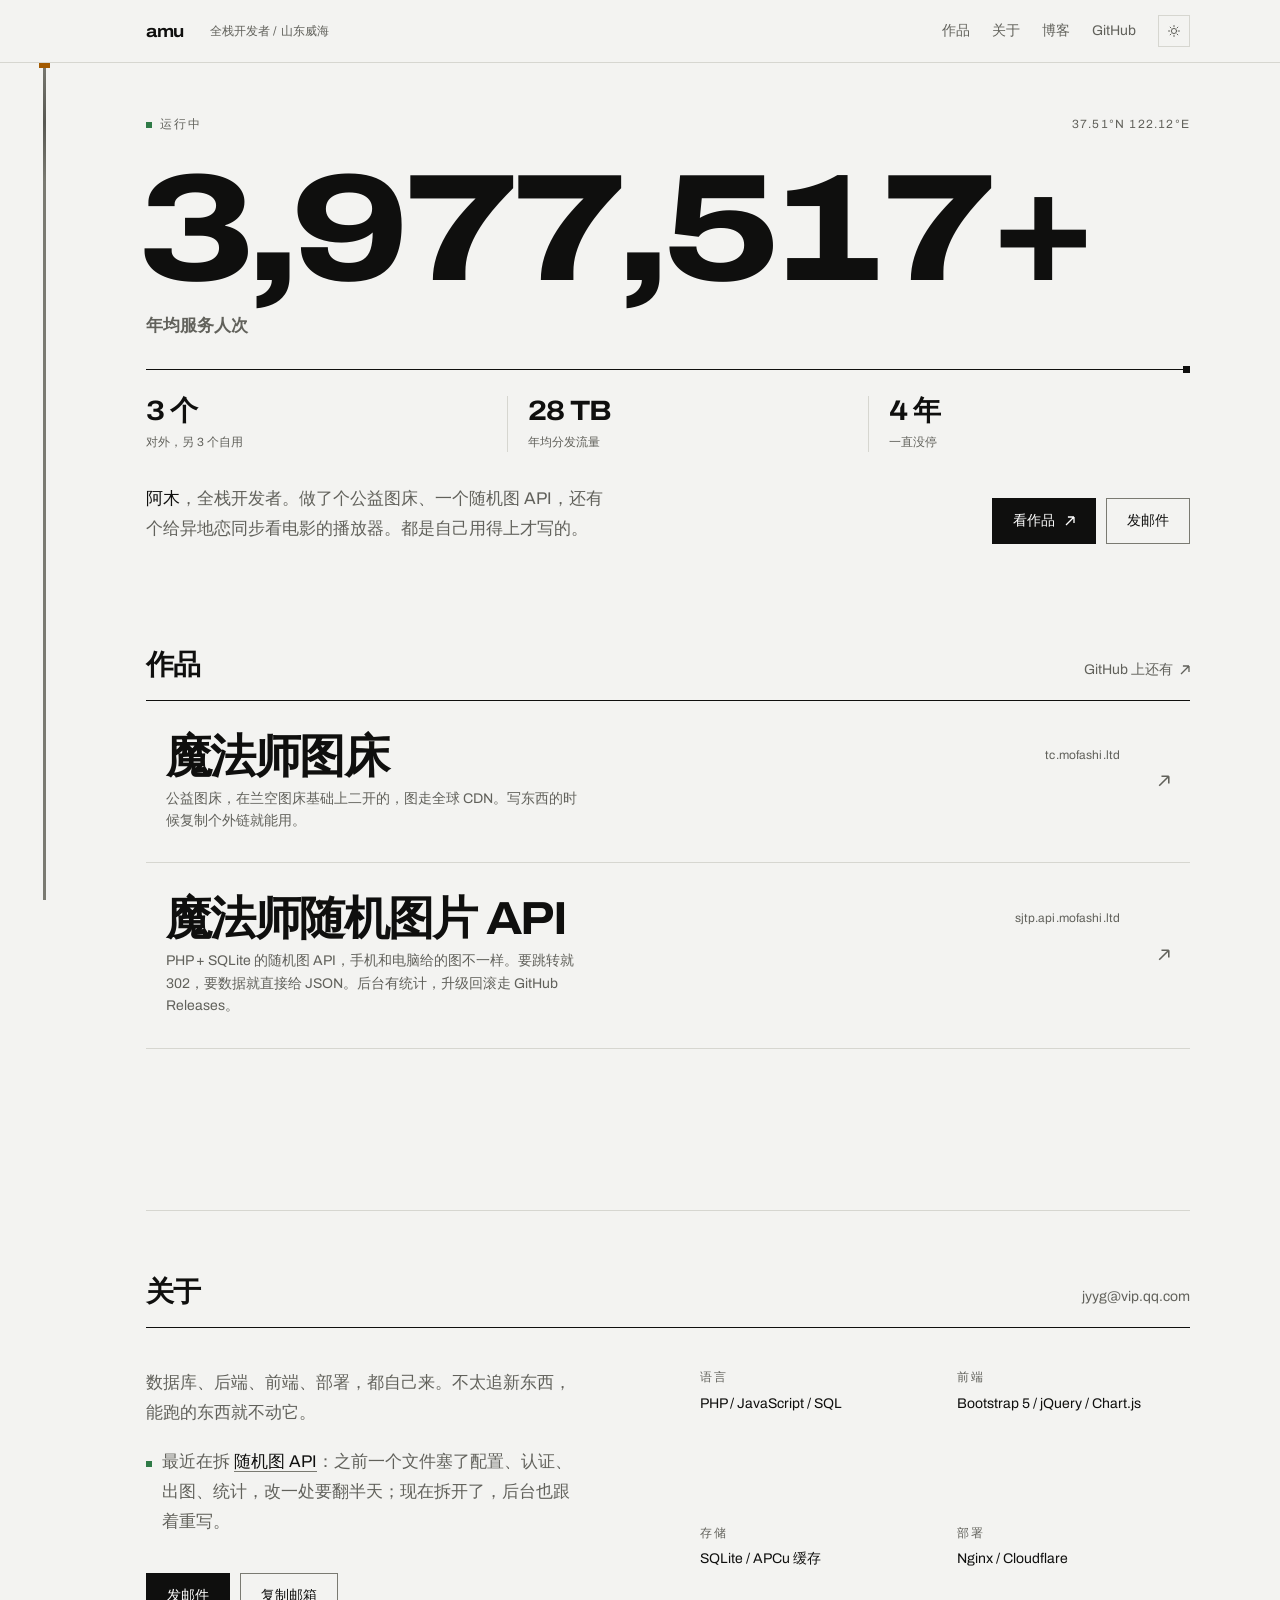
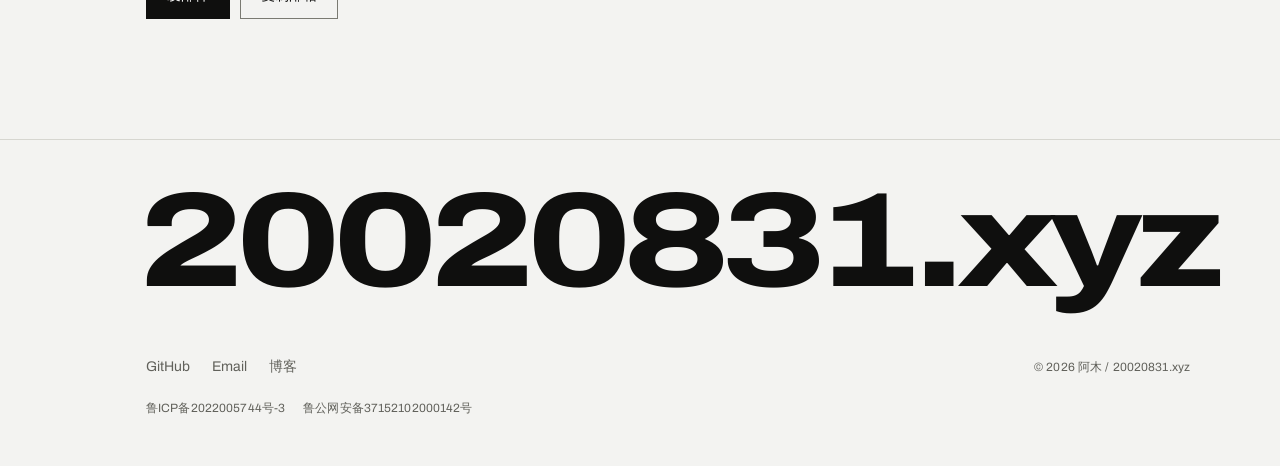
==== commit ad6e9e14: "优化首屏可见性与无障碍细节（UI 审计落地）" ====
--- a/index.html
+++ b/index.html
@@ -76,14 +76,15 @@
     </div>
 
     <h1 class="hero-h1">
-      <span class="mega" data-count="4000000" data-suffix="+">4,000,000+</span>
-      <span class="mega-cap">年均服务人次</span>
+      <span class="mega" data-count="4000000" data-suffix="+" aria-hidden="true">4,000,000+</span>
+      <span class="mega-cap" aria-hidden="true">年均服务人次</span>
+      <span class="sr-only">年均服务 400 万人次</span>
     </h1>
 
     <div class="rule" aria-hidden="true"><span class="live"></span><span class="cap"></span></div>
 
     <div class="readings">
-      <div><b>6 个</b><span>产品在跑</span></div>
+      <div><b>3 个</b><span>对外，另 3 个自用</span></div>
       <div><b>28 TB</b><span>年均分发流量</span></div>
       <div><b>4 年</b><span>一直没停</span></div>
     </div>
@@ -203,11 +204,18 @@
     if (t) return t;
     return window.matchMedia('(prefers-color-scheme: dark)').matches ? 'dark' : 'light';
   }
+  function paintThemeMeta(isDark) {
+    var metas = document.querySelectorAll('meta[name="theme-color"]');
+    for (var i = 0; i < metas.length; i++) {
+      metas[i].setAttribute('content', isDark ? '#0C0C0B' : '#F3F3F1');
+    }
+  }
   function paintBtn() {
     if (!toggle) return;
     var isDark = resolved() === 'dark';
     toggle.setAttribute('aria-pressed', isDark ? 'true' : 'false');
     toggle.setAttribute('aria-label', isDark ? '浅色模式' : '深色模式');
+    paintThemeMeta(isDark);
   }
   try {
     var saved = localStorage.getItem(KEY);
--- a/assets/style.css
+++ b/assets/style.css
@@ -32,7 +32,7 @@
   --t-body:clamp(1rem,0.96rem + 0.2vw,1.0625rem);
   --t-s:0.875rem;
   --t-xs:0.75rem;
-  --t-2xs:0.6875rem;
+  --t-2xs:0.75rem;
 
   --ease:cubic-bezier(.22,1,.36,1);
   --p:0;
@@ -311,14 +311,17 @@
 .foot-row{display:flex;justify-content:space-between;align-items:baseline;
   gap:16px 32px;flex-wrap:wrap;margin-top:clamp(34px,4.4vw,52px)}
 .foot-links{display:flex;gap:22px;flex-wrap:wrap;font-size:var(--t-s)}
-.foot-links a{color:var(--muted);transition:color .18s}
+.foot-links a{color:var(--muted);transition:color .18s;
+  display:inline-flex;align-items:center;min-height:32px}
 .foot-links a:hover{color:var(--ink)}
 .foot-legal{font-size:var(--t-2xs);color:var(--muted);letter-spacing:.01em}
-.foot-legal a{border-bottom:1px solid transparent;transition:border-color .2s,color .2s}
+.foot-legal a{border-bottom:1px solid transparent;transition:border-color .2s,color .2s;
+  display:inline-flex;align-items:center;min-height:32px}
 .foot-legal a:hover{color:var(--ink);border-color:var(--line-strong)}
 .foot-beian{margin-top:10px;display:flex;gap:18px;flex-wrap:wrap}
 
 /* ---------- 焦点 ---------- */
+.sr-only{position:absolute;width:1px;height:1px;overflow:hidden;clip-path:inset(50%);white-space:nowrap}
 a:focus-visible,button:focus-visible{outline:2px solid var(--accent);outline-offset:3px}
 /* 作品行被填满时，外圈琥珀框会消失，改成内嵌反色框 */
 .index a:focus-visible{outline:2px solid var(--accent-on);outline-offset:-6px}
@@ -352,6 +355,17 @@
   .foot-links{gap:16px}
 }
 
+/* P0：桌面首屏前移，让第一张作品落进折线（不改巨型数字字号） */
+@media (min-width:901px){
+  .hero{padding:52px 0 40px}
+  .hero-h1{margin-top:32px}
+  .mega-cap{margin-top:20px}
+  .rule{margin-top:30px}
+  .readings{margin-top:26px}
+  .hero-foot{margin-top:32px}
+  .sec{padding-top:64px}
+}
+
 @media (prefers-reduced-motion:reduce){
   html{scroll-behavior:auto}
   .status i,.about .now .dot,.rail .flow{animation:none}
